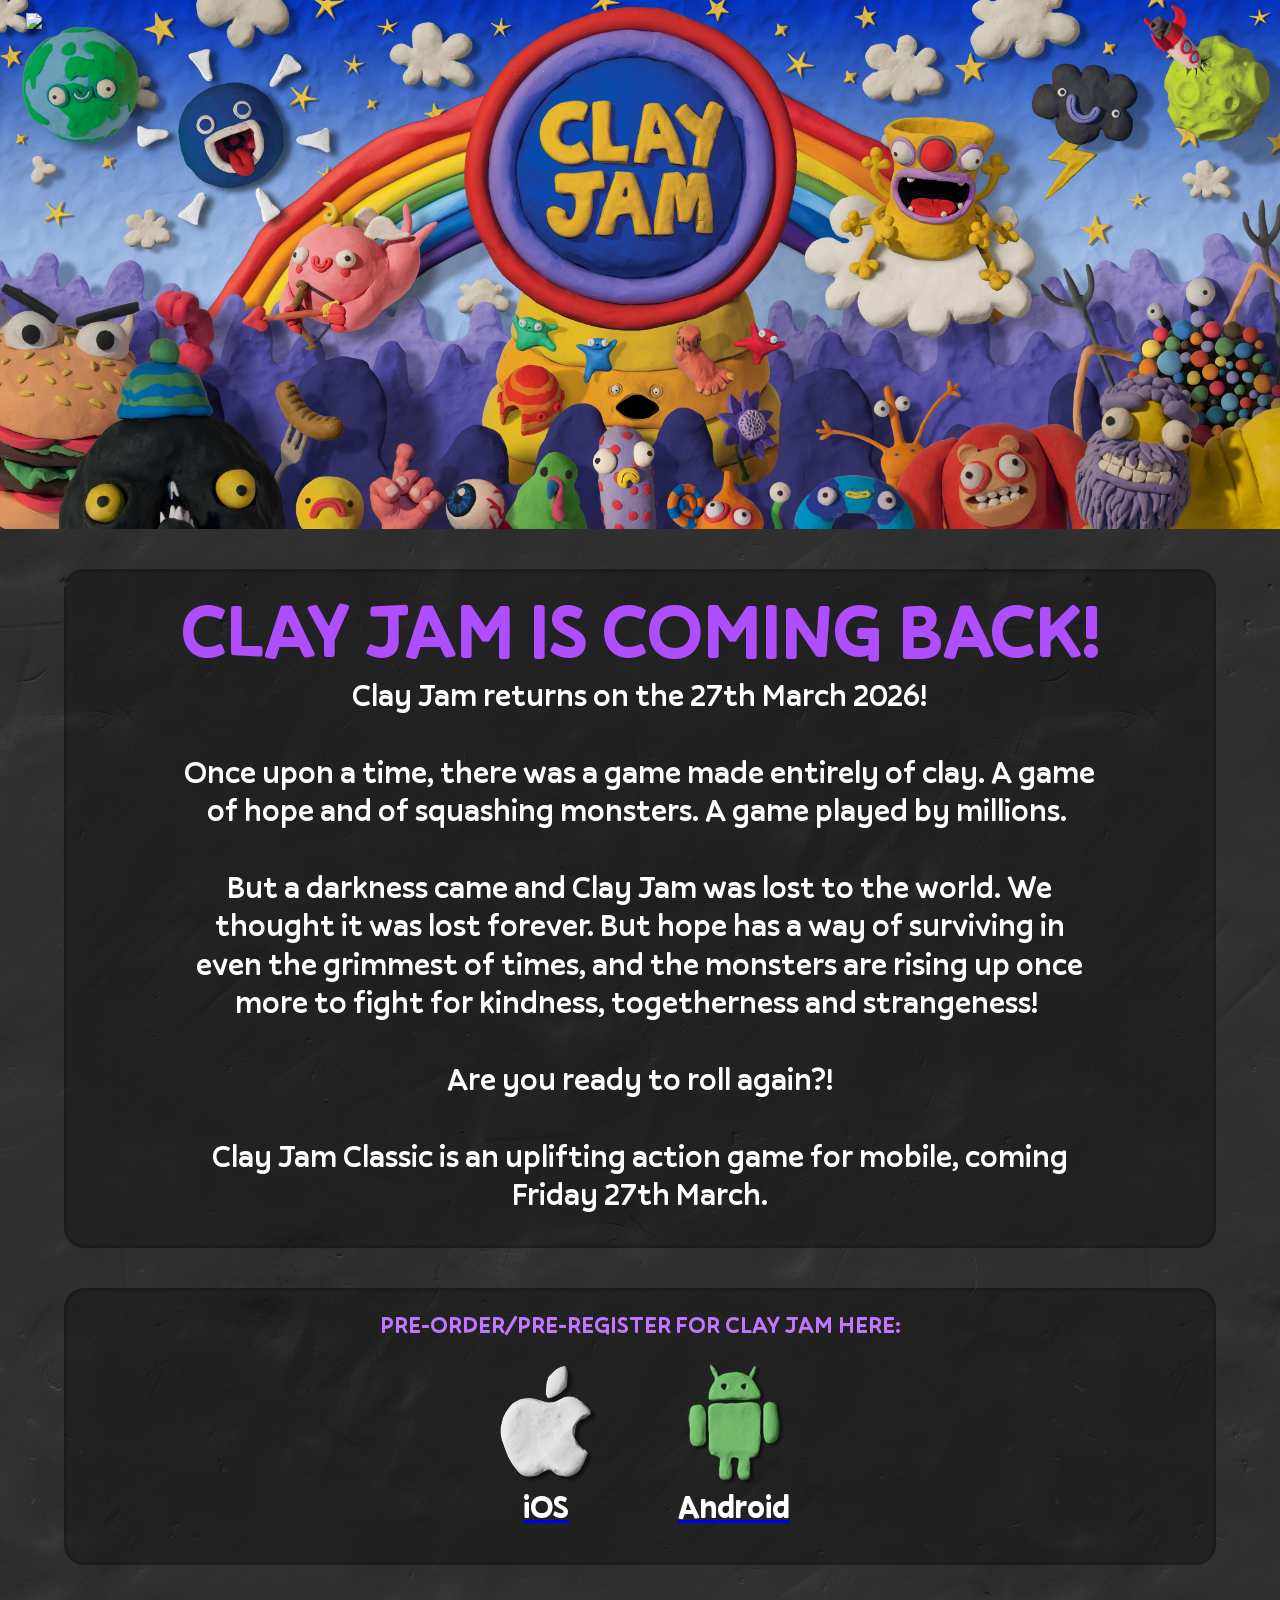
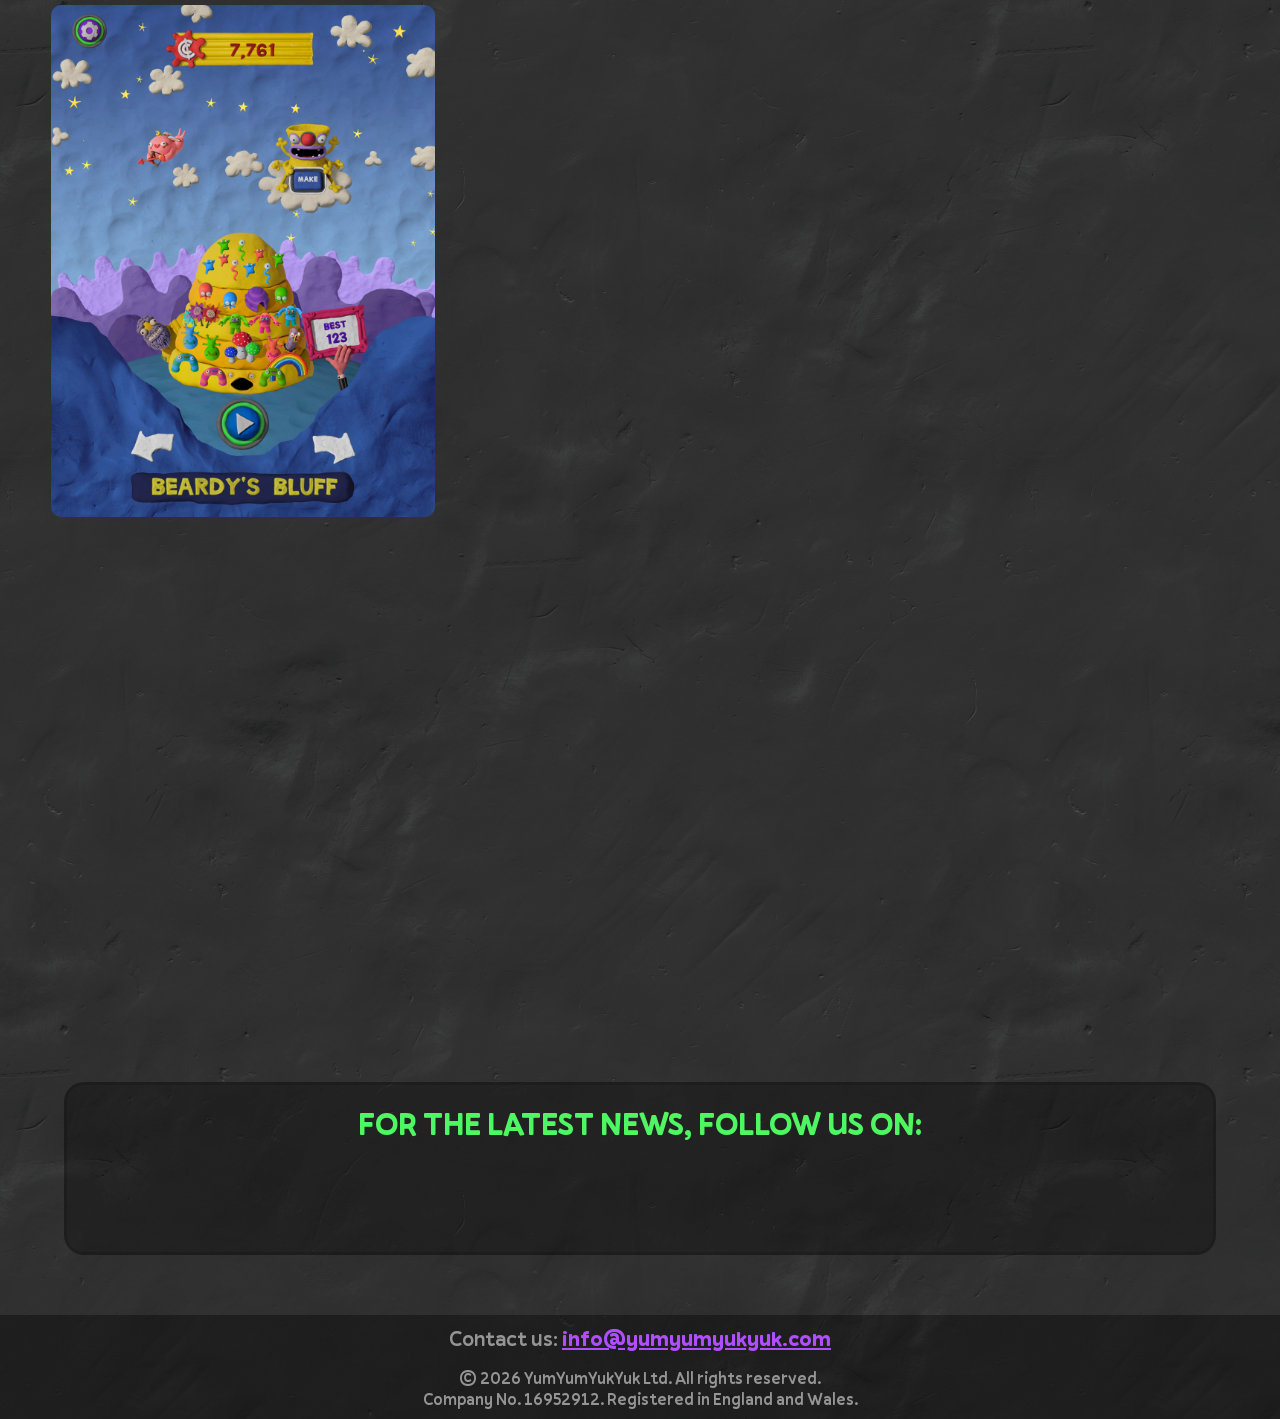
==== ClayJam/index.html @ 887bcd4c "update" ====
<!doctype html>
<html
  lang="en"
  data-ws-project="cd309c31-d950-4def-8950-546b302425ba"
  data-ws-last-published="2026-03-13T17:46:56.633Z"
>
  <head>
    <link
      rel="stylesheet"
      type="text/css"
      href="/assets/static/app_generated_index-6937cd5a.CmPR5Gwt.css"
    />
    <meta charset="UTF-8" />
    <meta name="viewport" content="width=device-width,initial-scale=1" />
    <link
      rel="preload"
      as="image"
      imagesrcset="/assets/YumYumYukYukLogoTransparent_hpW2-qnhOFxVM6_PKmdvN.png 16w, /assets/YumYumYukYukLogoTransparent_hpW2-qnhOFxVM6_PKmdvN.png 32w, /assets/YumYumYukYukLogoTransparent_hpW2-qnhOFxVM6_PKmdvN.png 48w, /assets/YumYumYukYukLogoTransparent_hpW2-qnhOFxVM6_PKmdvN.png 64w, /assets/YumYumYukYukLogoTransparent_hpW2-qnhOFxVM6_PKmdvN.png 96w, /assets/YumYumYukYukLogoTransparent_hpW2-qnhOFxVM6_PKmdvN.png 128w, /assets/YumYumYukYukLogoTransparent_hpW2-qnhOFxVM6_PKmdvN.png 256w, /assets/YumYumYukYukLogoTransparent_hpW2-qnhOFxVM6_PKmdvN.png 384w, /assets/YumYumYukYukLogoTransparent_hpW2-qnhOFxVM6_PKmdvN.png 640w, /assets/YumYumYukYukLogoTransparent_hpW2-qnhOFxVM6_PKmdvN.png 750w, /assets/YumYumYukYukLogoTransparent_hpW2-qnhOFxVM6_PKmdvN.png 828w, /assets/YumYumYukYukLogoTransparent_hpW2-qnhOFxVM6_PKmdvN.png 1080w"
      imagesizes="100vw"
    />
    <link
      rel="preload"
      as="image"
      imagesrcset="/assets/ClayJamLogo_nWKsPtydQhhT-n7kyAQNV.png 16w, /assets/ClayJamLogo_nWKsPtydQhhT-n7kyAQNV.png 32w, /assets/ClayJamLogo_nWKsPtydQhhT-n7kyAQNV.png 48w, /assets/ClayJamLogo_nWKsPtydQhhT-n7kyAQNV.png 64w, /assets/ClayJamLogo_nWKsPtydQhhT-n7kyAQNV.png 96w, /assets/ClayJamLogo_nWKsPtydQhhT-n7kyAQNV.png 128w, /assets/ClayJamLogo_nWKsPtydQhhT-n7kyAQNV.png 256w, /assets/ClayJamLogo_nWKsPtydQhhT-n7kyAQNV.png 384w, /assets/ClayJamLogo_nWKsPtydQhhT-n7kyAQNV.png 640w, /assets/ClayJamLogo_nWKsPtydQhhT-n7kyAQNV.png 750w, /assets/ClayJamLogo_nWKsPtydQhhT-n7kyAQNV.png 828w, /assets/ClayJamLogo_nWKsPtydQhhT-n7kyAQNV.png 1080w, /assets/ClayJamLogo_nWKsPtydQhhT-n7kyAQNV.png 1200w, /assets/ClayJamLogo_nWKsPtydQhhT-n7kyAQNV.png 1920w, /assets/ClayJamLogo_nWKsPtydQhhT-n7kyAQNV.png 2048w"
      imagesizes="100vw"
    />
    <link rel="icon" href="/assets/WebIcon_ixfGgSbNNuL54AwUHbcHS.png" />
    <link
      rel="preload"
      href="/assets/Pally-Variable_a5BgCcSKDrBZOZLWKhKw9.ttf"
      as="font"
      crossorigin="anonymous"
    />
    <link
      rel="preload"
      href="/assets/MADE_Tommy_Soft_Light_PERSONAL_USE_gxYHT36LjmLYKBi2nKa4x.ttf"
      as="font"
      crossorigin="anonymous"
    />
    <link
      rel="preload"
      href="/assets/Pally-Regular_6ShwE3fTGV17A2gMyHvun.ttf"
      as="font"
      crossorigin="anonymous"
    />
    <link
      rel="preload"
      href="/assets/Pally-Bold_vAgZc-FKtXgG0PxJhMHey.ttf"
      as="font"
      crossorigin="anonymous"
    />
    <link
      rel="preload"
      href="/assets/Pally-Medium_GGtpuq8a27JJl60hfgOCg.ttf"
      as="font"
      crossorigin="anonymous"
    />
    <link
      rel="preload"
      href="/assets/MADE_Tommy_Soft_Bold_PERSONAL_USE_HHiuN8d9tOx8QeWepHq7F.ttf"
      as="font"
      crossorigin="anonymous"
    />
    <link
      rel="preload"
      href="/assets/MADE_Tommy_Soft_Regular_PERSONAL_USE_68nLjATZWI7ThoedhTmHm.ttf"
      as="font"
      crossorigin="anonymous"
    />
    <link
      rel="preload"
      href="/assets/MADE_Tommy_Soft_ExtraBold_PERSONAL_USE_cCuBuIHpfAL1-2fKtMxke.ttf"
      as="font"
      crossorigin="anonymous"
    />
    <link
      rel="preload"
      href="/assets/MADE_Tommy_Soft_Medium_PERSONAL_USE_T8GadCvFGpZso1hnmVBfI.ttf"
      as="font"
      crossorigin="anonymous"
    />
    <link
      rel="preload"
      href="/assets/MADE_Tommy_Soft_Black_PERSONAL_USE_1T7xriISs0BFzCBM0_crF.ttf"
      as="font"
      crossorigin="anonymous"
    />
    <link
      rel="preload"
      href="/assets/MenuSquare3_77L3I89PUUz-9dObIGgfP.png"
      as="image"
    />
    <link
      rel="preload"
      href="/assets/MenuBackground_e7fvqqBlqaa11tJCsoasu.jpeg"
      as="image"
    />
    <link
      rel="preload"
      href="/assets/MenuSquare2_sO1u7qt0oLkmZZ6tXJqtw.png"
      as="image"
    />
    <meta property="og:url" content="https://url/clayjam" />
    <meta property="og:title" content="Clay Jam" />
    <meta property="og:type" content="website" />
    <meta property="og:site_name" content="YumYumYukYuk" />
    <meta
      name="description"
      content="Save the land of Clay Jam from the fearsome Bully Beasts in this fun-packed action game. Guide Fat Pebble as he rolls down weird and wonderful hills in a world made entirely from clay!

Squash monsters on the way, and he&#x27;ll grow and grow and GROW! Get all the way to the bottom of the hill and meet the nasty Bully Beasts.

Can you collect enough clay to free the monsters and save Clay Jam?!

Clay Jam is an uplifting action game for mobile, coming soon."
    />
    <meta
      property="og:description"
      content="Save the land of Clay Jam from the fearsome Bully Beasts in this fun-packed action game. Guide Fat Pebble as he rolls down weird and wonderful hills in a world made entirely from clay!

Squash monsters on the way, and he&#x27;ll grow and grow and GROW! Get all the way to the bottom of the hill and meet the nasty Bully Beasts.

Can you collect enough clay to free the monsters and save Clay Jam?!

Clay Jam is an uplifting action game for mobile, coming soon."
    />
    <title>Clay Jam</title>
    <script type="application/ld+json">
      {
        "@context": "https://schema.org",
        "@type": "WebSite",
        "name": "YumYumYukYuk"
      }
    </script>
  </head>
  <body class="w-element cpge6mv">
    <div style="display: contents">
      <div style="display: contents">
        <div
          class="w-element c58rx46 c14zt9wx cocotbn c1jn6rhu ckqnqge c1ygnnz6 c5irknm cx97977 c12meys4 cikxbwh c12yvtwv"
        >
          <div
            id="menuPanel"
            class="w-element cs56a4i c8u7uij cijvnuu c1nrr0ra c3xzw7x c1jn6rhu c5irknm c1yr4i0q c1ui8emr c1vahaew c9bs7kx c12meys4 c58rx46 cx97977 cwpdiss c1ij9soo c1bm0q7w c1yjz20k cxwwgye cggrxf7 c1764s7x c1s1m4fe is-open"
          >
            <div
              class="w-element cs56a4i c1nrr0ra c14zt9wx c8u7uij c16itbmx c58rx46 ccl2opj cqo4i98 c1hbglhp c1haa59g c16zggay cxihkc4 co38hm6 c1dop1jd c10i78jl cxa2qzq"
            >
              <img
                alt=""
                width="4096"
                height="512"
                src="/assets/DektopMenuBar_wBUC10thzXyxT1CGWjyM2.png"
                class="w-image c14zt9wx"
                sizes="100vw"
                srcset="
                  /assets/DektopMenuBar_wBUC10thzXyxT1CGWjyM2.png   16w,
                  /assets/DektopMenuBar_wBUC10thzXyxT1CGWjyM2.png   32w,
                  /assets/DektopMenuBar_wBUC10thzXyxT1CGWjyM2.png   48w,
                  /assets/DektopMenuBar_wBUC10thzXyxT1CGWjyM2.png   64w,
                  /assets/DektopMenuBar_wBUC10thzXyxT1CGWjyM2.png   96w,
                  /assets/DektopMenuBar_wBUC10thzXyxT1CGWjyM2.png  128w,
                  /assets/DektopMenuBar_wBUC10thzXyxT1CGWjyM2.png  256w,
                  /assets/DektopMenuBar_wBUC10thzXyxT1CGWjyM2.png  384w,
                  /assets/DektopMenuBar_wBUC10thzXyxT1CGWjyM2.png  640w,
                  /assets/DektopMenuBar_wBUC10thzXyxT1CGWjyM2.png  750w,
                  /assets/DektopMenuBar_wBUC10thzXyxT1CGWjyM2.png  828w,
                  /assets/DektopMenuBar_wBUC10thzXyxT1CGWjyM2.png 1080w,
                  /assets/DektopMenuBar_wBUC10thzXyxT1CGWjyM2.png 1200w,
                  /assets/DektopMenuBar_wBUC10thzXyxT1CGWjyM2.png 1920w,
                  /assets/DektopMenuBar_wBUC10thzXyxT1CGWjyM2.png 2048w,
                  /assets/DektopMenuBar_wBUC10thzXyxT1CGWjyM2.png 3840w
                "
                decoding="async"
                loading="lazy"
              />
            </div>
            <div
              class="w-element c5irknm c12meys4 cx97977 c1vzm3ui c1q88g40 cyqq4qh czwlxf5 c1lx7dxv cqs55ze cx9apd0 cfsdh43 cb6jjps cqj3tss c1r8juli"
            >
              <a
                href="/"
                class="w-element c1qv9mnt c1p3evlv c1yr4i0q cm4mbth c1q88g40 cf4cxf c1rrauxg c1nghyee c1d7iuj7 cy80xzl c1iyypoq"
                ><img
                  alt=""
                  width="512"
                  height="512"
                  src="/assets/YumYumYukYukLogoTransparent_hpW2-qnhOFxVM6_PKmdvN.png"
                  class="w-image c1p3evlv c1s9sxx8 cu6gr9m cm4mbth c1qv9mnt c14zt9wx c1q88g40 c4jb4a c75s9th"
                  sizes="100vw"
                  srcset="
                    /assets/YumYumYukYukLogoTransparent_hpW2-qnhOFxVM6_PKmdvN.png   16w,
                    /assets/YumYumYukYukLogoTransparent_hpW2-qnhOFxVM6_PKmdvN.png   32w,
                    /assets/YumYumYukYukLogoTransparent_hpW2-qnhOFxVM6_PKmdvN.png   48w,
                    /assets/YumYumYukYukLogoTransparent_hpW2-qnhOFxVM6_PKmdvN.png   64w,
                    /assets/YumYumYukYukLogoTransparent_hpW2-qnhOFxVM6_PKmdvN.png   96w,
                    /assets/YumYumYukYukLogoTransparent_hpW2-qnhOFxVM6_PKmdvN.png  128w,
                    /assets/YumYumYukYukLogoTransparent_hpW2-qnhOFxVM6_PKmdvN.png  256w,
                    /assets/YumYumYukYukLogoTransparent_hpW2-qnhOFxVM6_PKmdvN.png  384w,
                    /assets/YumYumYukYukLogoTransparent_hpW2-qnhOFxVM6_PKmdvN.png  640w,
                    /assets/YumYumYukYukLogoTransparent_hpW2-qnhOFxVM6_PKmdvN.png  750w,
                    /assets/YumYumYukYukLogoTransparent_hpW2-qnhOFxVM6_PKmdvN.png  828w,
                    /assets/YumYumYukYukLogoTransparent_hpW2-qnhOFxVM6_PKmdvN.png 1080w
                  "
                  decoding="async"
                  loading="eager" /></a
              ><a
                href="/clayjam"
                class="w-element c1qv9mnt c1p3evlv c1yr4i0q cm4mbth c1q88g40 cf4cxf c1rrauxg c1t19dh c1d7iuj7 ctn5s0p c1iyypoq cy4ucen"
                ><img
                  alt=""
                  width="1024"
                  height="1024"
                  src="/assets/ClayJamLogo_nWKsPtydQhhT-n7kyAQNV.png"
                  class="w-image c1p3evlv c1s9sxx8 cu6gr9m cm4mbth c1qv9mnt c14zt9wx cw2hsat"
                  sizes="100vw"
                  srcset="
                    /assets/ClayJamLogo_nWKsPtydQhhT-n7kyAQNV.png   16w,
                    /assets/ClayJamLogo_nWKsPtydQhhT-n7kyAQNV.png   32w,
                    /assets/ClayJamLogo_nWKsPtydQhhT-n7kyAQNV.png   48w,
                    /assets/ClayJamLogo_nWKsPtydQhhT-n7kyAQNV.png   64w,
                    /assets/ClayJamLogo_nWKsPtydQhhT-n7kyAQNV.png   96w,
                    /assets/ClayJamLogo_nWKsPtydQhhT-n7kyAQNV.png  128w,
                    /assets/ClayJamLogo_nWKsPtydQhhT-n7kyAQNV.png  256w,
                    /assets/ClayJamLogo_nWKsPtydQhhT-n7kyAQNV.png  384w,
                    /assets/ClayJamLogo_nWKsPtydQhhT-n7kyAQNV.png  640w,
                    /assets/ClayJamLogo_nWKsPtydQhhT-n7kyAQNV.png  750w,
                    /assets/ClayJamLogo_nWKsPtydQhhT-n7kyAQNV.png  828w,
                    /assets/ClayJamLogo_nWKsPtydQhhT-n7kyAQNV.png 1080w,
                    /assets/ClayJamLogo_nWKsPtydQhhT-n7kyAQNV.png 1200w,
                    /assets/ClayJamLogo_nWKsPtydQhhT-n7kyAQNV.png 1920w,
                    /assets/ClayJamLogo_nWKsPtydQhhT-n7kyAQNV.png 2048w
                  "
                  decoding="async"
                  loading="eager"
              /></a>
            </div>
          </div>
          <div class="w-element c5irknm c58rx46 c1k4rctv c8dos6a">
            <button
              id="menuToggleBtn"
              class="w-element c1tq7d4a ccl2opj cqo4i98 c1hbglhp c1haa59g cu6gr9m c1q88g40 c1p3evlv c1pf6c6l cw9nhpc c1v905pa c5irknm c18k28ft c1r6ic0x cf97z2d c1abgrt2 cgb94ty"
            >
              <div class="w-html-embed">
                <img
                  id="menuToggleImg"
                  src="https://yumyumyukyuk.com/UI/Hamburger.png"
                  style="display: block; width: 100%; height: auto"
                />
              </div>
            </button>
          </div>
        </div>
        <div
          class="w-element c1q88g40 c1p3evlv c1wnoo9z c1xwxol0 c1ct5cho c1dxwxfj c13yi7bp"
        ></div>
      </div>
    </div>
    <div class="w-element cvrz8xj c1p3evlv c112muvy">
      <img
        alt=""
        width="4096"
        height="1692"
        src="/assets/ClayJamBanner_rUyfQFivdmwlzDUJ-ftk1.webp"
        class="w-image"
        sizes="100vw"
        srcset="
          /assets/ClayJamBanner_rUyfQFivdmwlzDUJ-ftk1.webp   16w,
          /assets/ClayJamBanner_rUyfQFivdmwlzDUJ-ftk1.webp   32w,
          /assets/ClayJamBanner_rUyfQFivdmwlzDUJ-ftk1.webp   48w,
          /assets/ClayJamBanner_rUyfQFivdmwlzDUJ-ftk1.webp   64w,
          /assets/ClayJamBanner_rUyfQFivdmwlzDUJ-ftk1.webp   96w,
          /assets/ClayJamBanner_rUyfQFivdmwlzDUJ-ftk1.webp  128w,
          /assets/ClayJamBanner_rUyfQFivdmwlzDUJ-ftk1.webp  256w,
          /assets/ClayJamBanner_rUyfQFivdmwlzDUJ-ftk1.webp  384w,
          /assets/ClayJamBanner_rUyfQFivdmwlzDUJ-ftk1.webp  640w,
          /assets/ClayJamBanner_rUyfQFivdmwlzDUJ-ftk1.webp  750w,
          /assets/ClayJamBanner_rUyfQFivdmwlzDUJ-ftk1.webp  828w,
          /assets/ClayJamBanner_rUyfQFivdmwlzDUJ-ftk1.webp 1080w,
          /assets/ClayJamBanner_rUyfQFivdmwlzDUJ-ftk1.webp 1200w,
          /assets/ClayJamBanner_rUyfQFivdmwlzDUJ-ftk1.webp 1920w,
          /assets/ClayJamBanner_rUyfQFivdmwlzDUJ-ftk1.webp 2048w,
          /assets/ClayJamBanner_rUyfQFivdmwlzDUJ-ftk1.webp 3840w
        "
        decoding="async"
        loading="lazy"
      />
    </div>
    <section
      class="w-element c5irknm cdvamxw c1wbdp86 cyqq4qh c1vzm3ui c1q88g40 cmjvody c1ukj9gi cyj8481 c1q0jplv cld053d c1nkfepf ctxdr7u c6fioo0 c1wm1xuw c1gbbb03 c1u52on4 cfo1jhy c3sbr8s cebv7zi cpaj28x c17v5ttn c1kn7b5a cg255i8 cogibaw"
    >
      <div
        class="w-element c199u3yb cxd0p8d c1p0m2kn c1b6c6dx cv3i5eh c7vqek8 c1yicyi9 c1iof46e c1fxc8l9 cn5rr7e c16zg1qe ceai7w6 chumd78 cakspbs czwlxf5 c1lx7dxv c5irknm c12kn9gu c1dxwxfj c1wbdp86 c1q88g40 cek41v c853xyg"
      >
        <h1
          class="w-element c1qv9mnt ce2ouha cdvamxw c1wbdp86 c7sif9r c17wv3vc ckz4emh c1wh8xrg cq0a4gl c16st1i3 cuwb4 c139r4rw cijvnuu c8u7uij c1bakei2 cx4rw7y c1d3hbxq c118xg31 c14zt9wx c1ott1sc cma0ax5 c1t7j50 cbacxrr c1f2e1v9 ce6ytin c1k6wex8 c19rmxwf c19o06tn clg2q63 cgifppe cf8lrqh c153kmds c6fioo0 c1vbx10x c1ihgovh c1lv2qdw c1wm1xuw cnkmzvu c1q0jplv cld053d c1ykp4r4 c4vowbf c1t87e71 c1jybqwc c1h2kuip c125ln7k cak8mds c1v2g9jn c125msw0"
        >
          Clay Jam is coming back!
        </h1>
        <p
          class="w-element c1qv9mnt c1j08waw cdvamxw c1wbdp86 c16d1x0k c1x7x83c c1jgua1q c1d39p27 c8kplr5 c16st1i3 cuwb4 c139r4rw cijvnuu c8u7uij chctfv8 c1ott1sc cma0ax5 c1t7j50 c16ei9s8 c1uj38a0 c1q2qsqn csi7xzy c14cy7u3 cru16hu c9qjqm4 c166lcgd cf8lrqh c153kmds c6fioo0 c19cgoyb chmobus c1wi7zkc c1wm1xuw c116ela6 cmwn3mo c4vs2lr c2rfmra c1h2kuip c125ln7k c1m0jtft cc80hx5 c1kdu3tt"
        >
          Clay Jam returns on the 27th March 2026!<br /><br />Once upon a time,
          there was a game made entirely of clay. A game of hope and of
          squashing monsters. A game played by millions. <br /><br />But a
          darkness came and Clay Jam was lost to the world. We thought it was
          lost forever. But hope has a way of surviving in even the grimmest of
          times, and the monsters are rising up once more to fight for kindness,
          togetherness and strangeness! <br /><br />Are you ready to roll
          again?!<br /><br />Clay Jam Classic is an uplifting action game for
          mobile, coming Friday 27th March.
        </p>
      </div>
    </section>
    <div style="display: contents">
      <div style="display: contents">
        <section
          class="w-element c5irknm cdvamxw c1wbdp86 cyqq4qh c1vzm3ui c1q88g40 cmjvody c1ukj9gi cyj8481 c1q0jplv cld053d c1nkfepf ctxdr7u c6fioo0 c1wm1xuw c1gbbb03 c1u52on4 cfo1jhy c3sbr8s cebv7zi cpaj28x c17v5ttn c1kn7b5a cg255i8 cogibaw"
        >
          <div
            class="w-element c199u3yb cxd0p8d c1p0m2kn c1b6c6dx cv3i5eh c7vqek8 c1yicyi9 c1iof46e c1fxc8l9 cn5rr7e c16zg1qe ceai7w6 chumd78 cakspbs czwlxf5 c1lx7dxv c5irknm c12kn9gu c1dxwxfj c1wbdp86 c1q88g40 cek41v c853xyg"
          >
            <h1 class="w-element c7sif9r c1wh8xrg c1ypxrvg c1lqev7s cijvnuu">
              Pre-order/pre-register for Clay Jam here:
            </h1>
            <div class="w-element c1n1mal3 c5irknm c1dxwxfj c1wbdp86 c112muvy">
              <div
                class="w-element c18p3w7y c5irknm c1wbdp86 concd52 c1fcgjwq cgfxysq cdd5klg c1rq65in c1xmziad cew45dn c1w1ixh7 c2bfs38 c1lv2qdw c1wm1xuw"
              >
                <a
                  href="https://apps.apple.com/us/app/clay-jam-classic/id6759738137"
                  class="w-element c95aqtx c1ngi9yi c4quljk"
                  ><img
                    alt=""
                    width="128"
                    height="128"
                    src="/assets/Apple_ftdzNEWsmh_5Zei4J2cED.png"
                    class="w-image"
                    sizes="100vw"
                    srcset="
                      /assets/Apple_ftdzNEWsmh_5Zei4J2cED.png  16w,
                      /assets/Apple_ftdzNEWsmh_5Zei4J2cED.png  32w,
                      /assets/Apple_ftdzNEWsmh_5Zei4J2cED.png  48w,
                      /assets/Apple_ftdzNEWsmh_5Zei4J2cED.png  64w,
                      /assets/Apple_ftdzNEWsmh_5Zei4J2cED.png  96w,
                      /assets/Apple_ftdzNEWsmh_5Zei4J2cED.png 128w,
                      /assets/Apple_ftdzNEWsmh_5Zei4J2cED.png 256w
                    "
                    decoding="async"
                    loading="lazy"
                  />
                  <h1
                    class="w-element c5irknm c1j08waw cdvamxw c1wbdp86 c7sif9r c17wv3vc c1jgua1q c1d39p27 c58rx46 c16st1i3 cuwb4 c139r4rw cijvnuu c8u7uij c16qsgqj chctfv8 c1ott1sc cma0ax5 c1t7j50 c16ei9s8 cnalynm cta949n c1wm2npk c1ehuyei c1g4jlov c104f1u0 c166lcgd cf8lrqh c153kmds c6fioo0 c1vbx10x c1ihgovh c1wi7zkc c1wm1xuw c116ela6 c1q0jplv c1t87e71 c2rfmra c1h2kuip c125ln7k c1d7isgy c4xqll9"
                  >
                    iOS
                  </h1></a
                ><a
                  href="https://play.google.com/store/apps/details?id=com.yumyumyukyuk.clayjamclassic"
                  class="w-element c95aqtx c1ngi9yi c4quljk"
                  ><img
                    alt=""
                    width="128"
                    height="128"
                    src="/assets/Android_x_9wqnnT1j0CEt55avIbz.png"
                    class="w-image"
                    sizes="100vw"
                    srcset="
                      /assets/Android_x_9wqnnT1j0CEt55avIbz.png  16w,
                      /assets/Android_x_9wqnnT1j0CEt55avIbz.png  32w,
                      /assets/Android_x_9wqnnT1j0CEt55avIbz.png  48w,
                      /assets/Android_x_9wqnnT1j0CEt55avIbz.png  64w,
                      /assets/Android_x_9wqnnT1j0CEt55avIbz.png  96w,
                      /assets/Android_x_9wqnnT1j0CEt55avIbz.png 128w,
                      /assets/Android_x_9wqnnT1j0CEt55avIbz.png 256w
                    "
                    decoding="async"
                    loading="lazy"
                  />
                  <h1
                    class="w-element c5irknm c1j08waw cdvamxw c1wbdp86 c7sif9r c17wv3vc c1jgua1q c1d39p27 c58rx46 c16st1i3 cuwb4 c139r4rw cijvnuu c8u7uij c16qsgqj chctfv8 c1ott1sc cma0ax5 c1t7j50 c16ei9s8 cnalynm cta949n c1wm2npk c1ehuyei c1g4jlov c104f1u0 c166lcgd cf8lrqh c153kmds c6fioo0 c1vbx10x c1ihgovh c1wi7zkc c1wm1xuw c116ela6 c1q0jplv c1t87e71 c2rfmra c1h2kuip c125ln7k c1d7isgy c4xqll9"
                  >
                    Android
                  </h1></a
                >
              </div>
            </div>
          </div>
        </section>
      </div>
    </div>
    <div
      class="w-element c5irknm c1q88g40 c1wbdp86 c1dxwxfj c1vzm3ui c1aiwy7v c112muvy c125ln7k cn4t7bw c17y4rq0"
    >
      <div class="w-element c5irknm c1dxwxfj c1wbdp86 cq0a4gl cdd5klg">
        <div
          class="w-element c5irknm c1yx7i0u c1dxwxfj c1wbdp86 c1mexo4e cf01vmr"
        >
          <img
            alt=""
            width="2064"
            height="2752"
            src="/assets/ClayJamScreenshot_iPad_01_KErxSyxq3MHr5gKlVQTDA.webp"
            class="w-image c5k0ib6 cvfylxo cec0voj c1081qvr c11h8vvo c11yj8w7 c1eu9zl8 c190n826"
            sizes="100vw"
            srcset="
              /assets/ClayJamScreenshot_iPad_01_KErxSyxq3MHr5gKlVQTDA.webp   16w,
              /assets/ClayJamScreenshot_iPad_01_KErxSyxq3MHr5gKlVQTDA.webp   32w,
              /assets/ClayJamScreenshot_iPad_01_KErxSyxq3MHr5gKlVQTDA.webp   48w,
              /assets/ClayJamScreenshot_iPad_01_KErxSyxq3MHr5gKlVQTDA.webp   64w,
              /assets/ClayJamScreenshot_iPad_01_KErxSyxq3MHr5gKlVQTDA.webp   96w,
              /assets/ClayJamScreenshot_iPad_01_KErxSyxq3MHr5gKlVQTDA.webp  128w,
              /assets/ClayJamScreenshot_iPad_01_KErxSyxq3MHr5gKlVQTDA.webp  256w,
              /assets/ClayJamScreenshot_iPad_01_KErxSyxq3MHr5gKlVQTDA.webp  384w,
              /assets/ClayJamScreenshot_iPad_01_KErxSyxq3MHr5gKlVQTDA.webp  640w,
              /assets/ClayJamScreenshot_iPad_01_KErxSyxq3MHr5gKlVQTDA.webp  750w,
              /assets/ClayJamScreenshot_iPad_01_KErxSyxq3MHr5gKlVQTDA.webp  828w,
              /assets/ClayJamScreenshot_iPad_01_KErxSyxq3MHr5gKlVQTDA.webp 1080w,
              /assets/ClayJamScreenshot_iPad_01_KErxSyxq3MHr5gKlVQTDA.webp 1200w,
              /assets/ClayJamScreenshot_iPad_01_KErxSyxq3MHr5gKlVQTDA.webp 1920w,
              /assets/ClayJamScreenshot_iPad_01_KErxSyxq3MHr5gKlVQTDA.webp 2048w,
              /assets/ClayJamScreenshot_iPad_01_KErxSyxq3MHr5gKlVQTDA.webp 3840w
            "
            decoding="async"
            loading="lazy"
          /><img
            alt=""
            width="2151"
            height="2868"
            src="/assets/ClayJamScreenshot_iPad_06_c69tki39ahHkdXJmBbInh.webp"
            class="w-image c5k0ib6 cvfylxo cec0voj c1081qvr c11h8vvo c11yj8w7 c1eu9zl8 c190n826"
            sizes="100vw"
            srcset="
              /assets/ClayJamScreenshot_iPad_06_c69tki39ahHkdXJmBbInh.webp   16w,
              /assets/ClayJamScreenshot_iPad_06_c69tki39ahHkdXJmBbInh.webp   32w,
              /assets/ClayJamScreenshot_iPad_06_c69tki39ahHkdXJmBbInh.webp   48w,
              /assets/ClayJamScreenshot_iPad_06_c69tki39ahHkdXJmBbInh.webp   64w,
              /assets/ClayJamScreenshot_iPad_06_c69tki39ahHkdXJmBbInh.webp   96w,
              /assets/ClayJamScreenshot_iPad_06_c69tki39ahHkdXJmBbInh.webp  128w,
              /assets/ClayJamScreenshot_iPad_06_c69tki39ahHkdXJmBbInh.webp  256w,
              /assets/ClayJamScreenshot_iPad_06_c69tki39ahHkdXJmBbInh.webp  384w,
              /assets/ClayJamScreenshot_iPad_06_c69tki39ahHkdXJmBbInh.webp  640w,
              /assets/ClayJamScreenshot_iPad_06_c69tki39ahHkdXJmBbInh.webp  750w,
              /assets/ClayJamScreenshot_iPad_06_c69tki39ahHkdXJmBbInh.webp  828w,
              /assets/ClayJamScreenshot_iPad_06_c69tki39ahHkdXJmBbInh.webp 1080w,
              /assets/ClayJamScreenshot_iPad_06_c69tki39ahHkdXJmBbInh.webp 1200w,
              /assets/ClayJamScreenshot_iPad_06_c69tki39ahHkdXJmBbInh.webp 1920w,
              /assets/ClayJamScreenshot_iPad_06_c69tki39ahHkdXJmBbInh.webp 2048w,
              /assets/ClayJamScreenshot_iPad_06_c69tki39ahHkdXJmBbInh.webp 3840w
            "
            decoding="async"
            loading="lazy"
          /><img
            alt=""
            width="2151"
            height="2868"
            src="/assets/ClayJamScreenshot_iPad_11_hSPjy0efUUkOponog-s6A.webp"
            class="w-image c5k0ib6 cvfylxo cec0voj c1081qvr c11h8vvo c11yj8w7 c1eu9zl8 c190n826"
            sizes="100vw"
            srcset="
              /assets/ClayJamScreenshot_iPad_11_hSPjy0efUUkOponog-s6A.webp   16w,
              /assets/ClayJamScreenshot_iPad_11_hSPjy0efUUkOponog-s6A.webp   32w,
              /assets/ClayJamScreenshot_iPad_11_hSPjy0efUUkOponog-s6A.webp   48w,
              /assets/ClayJamScreenshot_iPad_11_hSPjy0efUUkOponog-s6A.webp   64w,
              /assets/ClayJamScreenshot_iPad_11_hSPjy0efUUkOponog-s6A.webp   96w,
              /assets/ClayJamScreenshot_iPad_11_hSPjy0efUUkOponog-s6A.webp  128w,
              /assets/ClayJamScreenshot_iPad_11_hSPjy0efUUkOponog-s6A.webp  256w,
              /assets/ClayJamScreenshot_iPad_11_hSPjy0efUUkOponog-s6A.webp  384w,
              /assets/ClayJamScreenshot_iPad_11_hSPjy0efUUkOponog-s6A.webp  640w,
              /assets/ClayJamScreenshot_iPad_11_hSPjy0efUUkOponog-s6A.webp  750w,
              /assets/ClayJamScreenshot_iPad_11_hSPjy0efUUkOponog-s6A.webp  828w,
              /assets/ClayJamScreenshot_iPad_11_hSPjy0efUUkOponog-s6A.webp 1080w,
              /assets/ClayJamScreenshot_iPad_11_hSPjy0efUUkOponog-s6A.webp 1200w,
              /assets/ClayJamScreenshot_iPad_11_hSPjy0efUUkOponog-s6A.webp 1920w,
              /assets/ClayJamScreenshot_iPad_11_hSPjy0efUUkOponog-s6A.webp 2048w,
              /assets/ClayJamScreenshot_iPad_11_hSPjy0efUUkOponog-s6A.webp 3840w
            "
            decoding="async"
            loading="lazy"
          /><img
            alt=""
            width="2151"
            height="2868"
            src="/assets/ClayJamScreenshot_iPad_09_6PJ1pG5SXFIKpSiiAVAic.webp"
            class="w-image c5k0ib6 cvfylxo cec0voj c1081qvr c11h8vvo c11yj8w7 c1eu9zl8 c190n826"
            sizes="100vw"
            srcset="
              /assets/ClayJamScreenshot_iPad_09_6PJ1pG5SXFIKpSiiAVAic.webp   16w,
              /assets/ClayJamScreenshot_iPad_09_6PJ1pG5SXFIKpSiiAVAic.webp   32w,
              /assets/ClayJamScreenshot_iPad_09_6PJ1pG5SXFIKpSiiAVAic.webp   48w,
              /assets/ClayJamScreenshot_iPad_09_6PJ1pG5SXFIKpSiiAVAic.webp   64w,
              /assets/ClayJamScreenshot_iPad_09_6PJ1pG5SXFIKpSiiAVAic.webp   96w,
              /assets/ClayJamScreenshot_iPad_09_6PJ1pG5SXFIKpSiiAVAic.webp  128w,
              /assets/ClayJamScreenshot_iPad_09_6PJ1pG5SXFIKpSiiAVAic.webp  256w,
              /assets/ClayJamScreenshot_iPad_09_6PJ1pG5SXFIKpSiiAVAic.webp  384w,
              /assets/ClayJamScreenshot_iPad_09_6PJ1pG5SXFIKpSiiAVAic.webp  640w,
              /assets/ClayJamScreenshot_iPad_09_6PJ1pG5SXFIKpSiiAVAic.webp  750w,
              /assets/ClayJamScreenshot_iPad_09_6PJ1pG5SXFIKpSiiAVAic.webp  828w,
              /assets/ClayJamScreenshot_iPad_09_6PJ1pG5SXFIKpSiiAVAic.webp 1080w,
              /assets/ClayJamScreenshot_iPad_09_6PJ1pG5SXFIKpSiiAVAic.webp 1200w,
              /assets/ClayJamScreenshot_iPad_09_6PJ1pG5SXFIKpSiiAVAic.webp 1920w,
              /assets/ClayJamScreenshot_iPad_09_6PJ1pG5SXFIKpSiiAVAic.webp 2048w,
              /assets/ClayJamScreenshot_iPad_09_6PJ1pG5SXFIKpSiiAVAic.webp 3840w
            "
            decoding="async"
            loading="lazy"
          /><img
            alt=""
            width="2151"
            height="2868"
            src="/assets/ClayJamScreenshot_iPad_12_QtSacZCuUcfMmOzS1s6qe.webp"
            class="w-image c5k0ib6 cvfylxo cec0voj c1081qvr c11h8vvo c11yj8w7 c1eu9zl8 c190n826"
            sizes="100vw"
            srcset="
              /assets/ClayJamScreenshot_iPad_12_QtSacZCuUcfMmOzS1s6qe.webp   16w,
              /assets/ClayJamScreenshot_iPad_12_QtSacZCuUcfMmOzS1s6qe.webp   32w,
              /assets/ClayJamScreenshot_iPad_12_QtSacZCuUcfMmOzS1s6qe.webp   48w,
              /assets/ClayJamScreenshot_iPad_12_QtSacZCuUcfMmOzS1s6qe.webp   64w,
              /assets/ClayJamScreenshot_iPad_12_QtSacZCuUcfMmOzS1s6qe.webp   96w,
              /assets/ClayJamScreenshot_iPad_12_QtSacZCuUcfMmOzS1s6qe.webp  128w,
              /assets/ClayJamScreenshot_iPad_12_QtSacZCuUcfMmOzS1s6qe.webp  256w,
              /assets/ClayJamScreenshot_iPad_12_QtSacZCuUcfMmOzS1s6qe.webp  384w,
              /assets/ClayJamScreenshot_iPad_12_QtSacZCuUcfMmOzS1s6qe.webp  640w,
              /assets/ClayJamScreenshot_iPad_12_QtSacZCuUcfMmOzS1s6qe.webp  750w,
              /assets/ClayJamScreenshot_iPad_12_QtSacZCuUcfMmOzS1s6qe.webp  828w,
              /assets/ClayJamScreenshot_iPad_12_QtSacZCuUcfMmOzS1s6qe.webp 1080w,
              /assets/ClayJamScreenshot_iPad_12_QtSacZCuUcfMmOzS1s6qe.webp 1200w,
              /assets/ClayJamScreenshot_iPad_12_QtSacZCuUcfMmOzS1s6qe.webp 1920w,
              /assets/ClayJamScreenshot_iPad_12_QtSacZCuUcfMmOzS1s6qe.webp 2048w,
              /assets/ClayJamScreenshot_iPad_12_QtSacZCuUcfMmOzS1s6qe.webp 3840w
            "
            decoding="async"
            loading="lazy"
          /><img
            alt=""
            width="2151"
            height="2868"
            src="/assets/ClayJamScreenshot_iPad_14_0a8ZHjwz9wUaQOdgPDXpo.webp"
            class="w-image c5k0ib6 cvfylxo cec0voj c1081qvr c11h8vvo c11yj8w7 c1eu9zl8 c190n826"
            sizes="100vw"
            srcset="
              /assets/ClayJamScreenshot_iPad_14_0a8ZHjwz9wUaQOdgPDXpo.webp   16w,
              /assets/ClayJamScreenshot_iPad_14_0a8ZHjwz9wUaQOdgPDXpo.webp   32w,
              /assets/ClayJamScreenshot_iPad_14_0a8ZHjwz9wUaQOdgPDXpo.webp   48w,
              /assets/ClayJamScreenshot_iPad_14_0a8ZHjwz9wUaQOdgPDXpo.webp   64w,
              /assets/ClayJamScreenshot_iPad_14_0a8ZHjwz9wUaQOdgPDXpo.webp   96w,
              /assets/ClayJamScreenshot_iPad_14_0a8ZHjwz9wUaQOdgPDXpo.webp  128w,
              /assets/ClayJamScreenshot_iPad_14_0a8ZHjwz9wUaQOdgPDXpo.webp  256w,
              /assets/ClayJamScreenshot_iPad_14_0a8ZHjwz9wUaQOdgPDXpo.webp  384w,
              /assets/ClayJamScreenshot_iPad_14_0a8ZHjwz9wUaQOdgPDXpo.webp  640w,
              /assets/ClayJamScreenshot_iPad_14_0a8ZHjwz9wUaQOdgPDXpo.webp  750w,
              /assets/ClayJamScreenshot_iPad_14_0a8ZHjwz9wUaQOdgPDXpo.webp  828w,
              /assets/ClayJamScreenshot_iPad_14_0a8ZHjwz9wUaQOdgPDXpo.webp 1080w,
              /assets/ClayJamScreenshot_iPad_14_0a8ZHjwz9wUaQOdgPDXpo.webp 1200w,
              /assets/ClayJamScreenshot_iPad_14_0a8ZHjwz9wUaQOdgPDXpo.webp 1920w,
              /assets/ClayJamScreenshot_iPad_14_0a8ZHjwz9wUaQOdgPDXpo.webp 2048w,
              /assets/ClayJamScreenshot_iPad_14_0a8ZHjwz9wUaQOdgPDXpo.webp 3840w
            "
            decoding="async"
            loading="lazy"
          />
        </div>
      </div>
    </div>
    <div style="display: contents">
      <div style="display: contents">
        <section
          class="w-element c5irknm cdvamxw c1wbdp86 cyqq4qh c1vzm3ui c1q88g40 cmjvody c1ukj9gi cyj8481 c1q0jplv cld053d c1nkfepf ctxdr7u c6fioo0 c1wm1xuw c1gbbb03 c1u52on4 cfo1jhy c3sbr8s cebv7zi cpaj28x c17v5ttn c1kn7b5a cg255i8 cogibaw"
        >
          <div
            class="w-element c199u3yb cxd0p8d c1p0m2kn c1b6c6dx cv3i5eh c7vqek8 c1yicyi9 c1iof46e c1fxc8l9 cn5rr7e c16zg1qe ceai7w6 chumd78 cakspbs czwlxf5 c1lx7dxv c5irknm c12kn9gu c1dxwxfj c1wbdp86 c1q88g40 cek41v c853xyg"
          >
            <h1
              class="w-element c5irknm c1p4wnx3 cdvamxw c1wbdp86 c16d1x0k c1ypxrvg c1jgua1q c1wh8xrg c58rx46 c16st1i3 cuwb4 c139r4rw cijvnuu c8u7uij cmjvody c16qsgqj c1ott1sc cma0ax5 c1t7j50 c16ei9s8 cnalynm cta949n c1wm2npk c1ehuyei c1g4jlov c104f1u0 c166lcgd cf8lrqh c153kmds c6fioo0 c1vbx10x c1ihgovh c1wi7zkc c1wm1xuw cogdc20 c1q0jplv c1t87e71 c2rfmra c1h2kuip c125ln7k c1d7isgy c4xqll9"
            >
              For the latest news, follow us on:
            </h1>
            <div class="w-element c1n1mal3 c5irknm c1dxwxfj c1wbdp86 c112muvy">
              <div
                class="w-element c18p3w7y c5irknm c1wbdp86 concd52 c1fcgjwq cgfxysq cdd5klg c1rq65in c1xmziad cew45dn c1w1ixh7 c2bfs38 c1lv2qdw c1wm1xuw"
              >
                <a
                  href="https://www.instagram.com/clayjamgame/"
                  class="w-element c95aqtx c1fd2l0y chid1f0"
                  ><img
                    alt=""
                    width="128"
                    height="128"
                    src="/assets/Instagram_ONS6GyyfdThiGu8V7EeGU.png"
                    class="w-image"
                    sizes="100vw"
                    srcset="
                      /assets/Instagram_ONS6GyyfdThiGu8V7EeGU.png  16w,
                      /assets/Instagram_ONS6GyyfdThiGu8V7EeGU.png  32w,
                      /assets/Instagram_ONS6GyyfdThiGu8V7EeGU.png  48w,
                      /assets/Instagram_ONS6GyyfdThiGu8V7EeGU.png  64w,
                      /assets/Instagram_ONS6GyyfdThiGu8V7EeGU.png  96w,
                      /assets/Instagram_ONS6GyyfdThiGu8V7EeGU.png 128w,
                      /assets/Instagram_ONS6GyyfdThiGu8V7EeGU.png 256w
                    "
                    decoding="async"
                    loading="lazy" /></a
                ><a
                  href="https://www.threads.com/@clayjamgame"
                  class="w-element c95aqtx c1fd2l0y chid1f0"
                  ><img
                    alt=""
                    width="128"
                    height="256"
                    src="/assets/Threads_EXRtFYgUu21GfkyF-s-HB.png"
                    class="w-image"
                    sizes="100vw"
                    srcset="
                      /assets/Threads_EXRtFYgUu21GfkyF-s-HB.png  16w,
                      /assets/Threads_EXRtFYgUu21GfkyF-s-HB.png  32w,
                      /assets/Threads_EXRtFYgUu21GfkyF-s-HB.png  48w,
                      /assets/Threads_EXRtFYgUu21GfkyF-s-HB.png  64w,
                      /assets/Threads_EXRtFYgUu21GfkyF-s-HB.png  96w,
                      /assets/Threads_EXRtFYgUu21GfkyF-s-HB.png 128w,
                      /assets/Threads_EXRtFYgUu21GfkyF-s-HB.png 256w
                    "
                    decoding="async"
                    loading="lazy" /></a
                ><a
                  href="https://www.facebook.com/OriginalClayJam/"
                  class="w-element c95aqtx c1fd2l0y chid1f0"
                  ><img
                    alt=""
                    width="128"
                    height="128"
                    src="/assets/Facebook_dFNIP1pr3Ji6R38aKgKf0.png"
                    class="w-image"
                    sizes="100vw"
                    srcset="
                      /assets/Facebook_dFNIP1pr3Ji6R38aKgKf0.png  16w,
                      /assets/Facebook_dFNIP1pr3Ji6R38aKgKf0.png  32w,
                      /assets/Facebook_dFNIP1pr3Ji6R38aKgKf0.png  48w,
                      /assets/Facebook_dFNIP1pr3Ji6R38aKgKf0.png  64w,
                      /assets/Facebook_dFNIP1pr3Ji6R38aKgKf0.png  96w,
                      /assets/Facebook_dFNIP1pr3Ji6R38aKgKf0.png 128w,
                      /assets/Facebook_dFNIP1pr3Ji6R38aKgKf0.png 256w
                    "
                    decoding="async"
                    loading="lazy" /></a
                ><a
                  href="https://www.tiktok.com/@clay.jam"
                  class="w-element c95aqtx c1fd2l0y chid1f0"
                  ><img
                    alt=""
                    width="128"
                    height="128"
                    src="/assets/Tiktok_bUOphc8dqUHIEv3alETXn.png"
                    class="w-image"
                    sizes="100vw"
                    srcset="
                      /assets/Tiktok_bUOphc8dqUHIEv3alETXn.png  16w,
                      /assets/Tiktok_bUOphc8dqUHIEv3alETXn.png  32w,
                      /assets/Tiktok_bUOphc8dqUHIEv3alETXn.png  48w,
                      /assets/Tiktok_bUOphc8dqUHIEv3alETXn.png  64w,
                      /assets/Tiktok_bUOphc8dqUHIEv3alETXn.png  96w,
                      /assets/Tiktok_bUOphc8dqUHIEv3alETXn.png 128w,
                      /assets/Tiktok_bUOphc8dqUHIEv3alETXn.png 256w
                    "
                    decoding="async"
                    loading="lazy" /></a
                ><a
                  href="https://www.youtube.com/@ClayJamOriginal"
                  class="w-element c95aqtx c1fd2l0y chid1f0"
                  ><img
                    alt=""
                    width="128"
                    height="128"
                    src="/assets/Youtube_HwVwYqfktuNsv5KLOoAZ9.png"
                    class="w-image"
                    sizes="100vw"
                    srcset="
                      /assets/Youtube_HwVwYqfktuNsv5KLOoAZ9.png  16w,
                      /assets/Youtube_HwVwYqfktuNsv5KLOoAZ9.png  32w,
                      /assets/Youtube_HwVwYqfktuNsv5KLOoAZ9.png  48w,
                      /assets/Youtube_HwVwYqfktuNsv5KLOoAZ9.png  64w,
                      /assets/Youtube_HwVwYqfktuNsv5KLOoAZ9.png  96w,
                      /assets/Youtube_HwVwYqfktuNsv5KLOoAZ9.png 128w,
                      /assets/Youtube_HwVwYqfktuNsv5KLOoAZ9.png 256w
                    "
                    decoding="async"
                    loading="lazy" /></a
                ><a
                  href="https://bsky.app/profile/clayjam.bsky.social"
                  class="w-element c95aqtx chid1f0 c1fd2l0y"
                  ><img
                    alt=""
                    width="128"
                    height="128"
                    src="/assets/Bluesky_vErfM2BVKGDTvACCgEhGu.png"
                    class="w-image"
                    sizes="100vw"
                    srcset="
                      /assets/Bluesky_vErfM2BVKGDTvACCgEhGu.png  16w,
                      /assets/Bluesky_vErfM2BVKGDTvACCgEhGu.png  32w,
                      /assets/Bluesky_vErfM2BVKGDTvACCgEhGu.png  48w,
                      /assets/Bluesky_vErfM2BVKGDTvACCgEhGu.png  64w,
                      /assets/Bluesky_vErfM2BVKGDTvACCgEhGu.png  96w,
                      /assets/Bluesky_vErfM2BVKGDTvACCgEhGu.png 128w,
                      /assets/Bluesky_vErfM2BVKGDTvACCgEhGu.png 256w
                    "
                    decoding="async"
                    loading="lazy" /></a
                ><a
                  href="https://clayjam.kit.com/42fcd338f1"
                  class="w-element c95aqtx chid1f0 c1fd2l0y"
                  ><img
                    alt=""
                    width="128"
                    height="128"
                    src="/assets/MailingList_16I-uwE3V5M8MRDsiIS0q.png"
                    class="w-image"
                    sizes="100vw"
                    srcset="
                      /assets/MailingList_16I-uwE3V5M8MRDsiIS0q.png  16w,
                      /assets/MailingList_16I-uwE3V5M8MRDsiIS0q.png  32w,
                      /assets/MailingList_16I-uwE3V5M8MRDsiIS0q.png  48w,
                      /assets/MailingList_16I-uwE3V5M8MRDsiIS0q.png  64w,
                      /assets/MailingList_16I-uwE3V5M8MRDsiIS0q.png  96w,
                      /assets/MailingList_16I-uwE3V5M8MRDsiIS0q.png 128w,
                      /assets/MailingList_16I-uwE3V5M8MRDsiIS0q.png 256w
                    "
                    decoding="async"
                    loading="lazy"
                /></a>
              </div>
            </div>
          </div>
        </section>
      </div>
    </div>
    <div class="w-html-embed c1nrr0ra">
      <style>
        /* Drawer base styles (closed by default) */
        #menuPanel {
          transform: translateY(-125%);
          /*transition: transform 300ms cubic-bezier(.2, 1, .2, 1);*/
          will-change: transform;
        }

        /* Open state */
        #menuPanel.is-open {
          transform: translateX(0);
        }

        /* Optional overlay support (only if you have #menuOverlay) */
        #menuOverlay {
          opacity: 0;
          pointer-events: none;
          transition: opacity 200ms ease;
        }
        #menuOverlay.is-open {
          opacity: 1;
          pointer-events: auto;
        }

        /* Debug badge styles (only created when DEBUG=true) */
        #wsDrawerDebug {
          position: fixed;
          bottom: 12px;
          left: 12px;
          z-index: 99999;
          font:
            12px/1.2 system-ui,
            sans-serif;
          padding: 6px 8px;
          border-radius: 8px;
          background: rgba(0, 0, 0, 0.75);
          color: #fff;
        }
      </style>

      <script>
        (function () {
          // Toggle this whenever you want the on-page debug badge
          const DEBUG = false;

          // IDs to match what you set in Webstudio
          const ids = {
            openBtn: "menuOpenBtn",
            closeBtn: "menuCloseBtn",
            panel: "menuPanel",
            overlay: "menuOverlay", // optional; remove if you don't use an overlay
          };

          // --- Debug badge helpers ---
          function setBadge(text) {
            if (!DEBUG) return;
            let badge = document.getElementById("wsDrawerDebug");
            if (!badge) {
              badge = document.createElement("div");
              badge.id = "wsDrawerDebug";
              document.body.appendChild(badge);
            }
            badge.textContent = text;
          }

          // Remove existing badge if debug is off
          if (!DEBUG) {
            const old = document.getElementById("wsDrawerDebug");
            if (old) old.remove();
          }

          // --- Init (safe to rerun) ---
          const openBtn = document.getElementById(ids.openBtn);
          const closeBtn = document.getElementById(ids.closeBtn);
          const panel = document.getElementById(ids.panel);
          const overlay = document.getElementById(ids.overlay); // may be null

          setBadge(
            "Drawer script: " +
              (openBtn ? "open✅ " : "open❌ ") +
              (closeBtn ? "close✅ " : "close❌ ") +
              (panel ? "panel✅ " : "panel❌ ") +
              (overlay ? "overlay✅" : "overlay(—)"),
          );

          if (!openBtn || !closeBtn || !panel) return;

          // Avoid stacking listeners if the script runs multiple times in the editor
          openBtn.onclick = null;
          closeBtn.onclick = null;
          if (overlay) overlay.onclick = null;

          function open() {
            panel.classList.add("is-open");
            if (overlay) overlay.classList.add("is-open");
            setBadge("Drawer: OPEN ✅");
            document.body.style.overflow = "hidden";
          }

          function close() {
            panel.classList.remove("is-open");
            if (overlay) overlay.classList.remove("is-open");
            setBadge("Drawer: CLOSED ✅");
            document.body.style.overflow = "";
          }

          openBtn.addEventListener("click", open);
          closeBtn.addEventListener("click", close);
          if (overlay) overlay.addEventListener("click", close);

          setBadge(
            DEBUG
              ? document.getElementById("wsDrawerDebug").textContent +
                  " | bound✅"
              : "",
          );

          // Optional: close on Escape
          document.addEventListener("keydown", (e) => {
            if (e.key === "Escape") close();
          });
        })();
      </script>
    </div>
    <div style="display: contents">
      <div style="display: contents">
        <div
          class="w-element ce9a5py c1qv9mnt cijvnuu c1wbdp86 c1dxwxfj clesu6g c1lv2qdw c3ih7vu c189x9r3 c58p2x7 cjzic72 c1s0htj4 cpaj28x c2xzh1b"
        >
          <div
            class="w-element c1la9w1r ch3ydup crspg2t c1nkfepf c58p2x7 c105e88o"
          ></div>
          <div class="w-element c1qv9mnt ch3ydup c1la9w1r">
            <p
              class="w-element c1ekuuvi c6dq9gx c1dxwxfj cijvnuu c1wbdp86 cxliina cfdl3q5 cxiqqfz c8sfynd c157l4vo c1q88g40 c16d1x0k c1d39p27 c1x7x83c cojz0hr c1f81211 c1q2qsqn c1jak24n c17ajub cpaj28x c17v5ttn c1butdj1 c16ei9s8 c1kdu3tt cu3m79x cc80hx5 c19xyy4k c13ddmtg cc05m8o"
            >
              Contact us:
            </p>
            <a
              href="mailto:info@yumyumyukyuk.com?subject=Hello"
              class="w-element c6dq9gx ce2ouha cxliina c7sif9r c1d39p27 c17wv3vc c9qjqm4 cta949n"
              >info@yumyumyukyuk.com</a
            >
          </div>
          <div class="w-element c1la9w1r ch3ydup c1nkfepf c58p2x7 c4dq6bo">
            <p
              class="w-element c1ekuuvi c5irknm c1dxwxfj cijvnuu c1wbdp86 c1sii5lv cfdl3q5 cxiqqfz c8sfynd c157l4vo c1q88g40 c16d1x0k c1d39p27 c1x7x83c c1bakei2 c1f81211 c1q2qsqn c1jak24n c17ajub c5itlne c1kdu3tt cu3m79x cc80hx5 c1xuhquw c1r0qhew cc05m8o"
            >
              © 2026 YumYumYukYuk Ltd. All rights reserved.<br />Company No.
              16952912. Registered in England and Wales.
            </p>
          </div>
          <div
            class="w-element c1la9w1r ch3ydup crspg2t c1nkfepf c58p2x7 c105e88o"
          ></div>
        </div>
      </div>
    </div>
    <div style="display: contents">
      <div style="display: contents">
        <div class="w-html-embed">
          <style>
            /* Drawer base styles (closed by default) */
            #menuPanel {
              transform: translateX(-100%);
              transition: transform 420ms cubic-bezier(0.4, 0, 0.2, 1);
              will-change: transform;
            }

            /* Open state */
            #menuPanel.is-open {
              transform: translateX(0);
            }

            /* Optional overlay support */
            #menuOverlay {
              opacity: 0;
              pointer-events: none;
              transition: opacity 200ms ease;
            }

            #menuOverlay.is-open {
              opacity: 1;
              pointer-events: auto;
            }

            /* Debug badge */
            #wsDrawerDebug {
              position: fixed;
              bottom: 12px;
              left: 12px;
              z-index: 99999;
              font:
                12px/1.2 system-ui,
                sans-serif;
              padding: 6px 8px;
              border-radius: 8px;
              background: rgba(0, 0, 0, 0.75);
              color: #fff;
            }
          </style>

          <script>
            (function () {
              const DEBUG = false;
              const LOCK_SCROLL = false; // change to true to disable background scrolling when menu is open

              const SESSION_KEY = "menuHasVisited";
              const MENU_STATE_KEY = "menuWasOpenOnLastPage";

              const ids = {
                toggleBtn: "menuToggleBtn",
                panel: "menuPanel",
                overlay: "menuOverlay",
                img: "menuToggleImg",
              };

              const images = {
                hamburger: "https://yumyumyukyuk.com/UI/Hamburger.png",
                hamburgerHover:
                  "https://yumyumyukyuk.com/UI/HamburgerRollover.png",
                exit: "https://yumyumyukyuk.com/UI/Exit.png",
                exitHover: "https://yumyumyukyuk.com/UI/ExitRollover.png",
                openAnim: "https://yumyumyukyuk.com/UI/HamburgerToExit.gif",
                closeAnim: "https://yumyumyukyuk.com/UI/ExitToHamburger.gif",
              };

              const timings = {
                openAnimMs: 666,
                closeAnimMs: 666,
                autoCloseDelayMs: 50, // tiny delay so the open state is visible before auto-closing
              };

              Object.values(images).forEach((src) => {
                const preload = new Image();
                preload.src = src;
              });

              function setBadge(text) {
                if (!DEBUG) return;
                let badge = document.getElementById("wsDrawerDebug");
                if (!badge) {
                  badge = document.createElement("div");
                  badge.id = "wsDrawerDebug";
                  document.body.appendChild(badge);
                }
                badge.textContent = text;
              }

              if (!DEBUG) {
                const old = document.getElementById("wsDrawerDebug");
                if (old) old.remove();
              }

              const btn = document.getElementById(ids.toggleBtn);
              const panel = document.getElementById(ids.panel);
              const overlay = document.getElementById(ids.overlay);

              const imgNode = document.getElementById(ids.img);
              const img =
                imgNode && imgNode.tagName === "IMG"
                  ? imgNode
                  : imgNode
                    ? imgNode.querySelector("img")
                    : null;

              setBadge(
                "Menu script: " +
                  (btn ? "btn✅ " : "btn❌ ") +
                  (panel ? "panel✅ " : "panel❌ ") +
                  (overlay ? "overlay✅ " : "overlay(—) ") +
                  (img ? "img✅" : "img❌"),
              );

              if (!btn || !panel || !img) return;

              let isOpen = false;
              let isAnimating = false;

              function setClosedIdle() {
                img.src = images.hamburger;
              }

              function setOpenIdle() {
                img.src = images.exit;
              }

              function lockScroll() {
                if (!LOCK_SCROLL) return;
                document.body.style.overflow = "hidden";
                document.documentElement.style.overflow = "hidden";
              }

              function unlockScroll() {
                if (!LOCK_SCROLL) return;
                document.body.style.overflow = "";
                document.documentElement.style.overflow = "";
              }

              function openDrawerVisuals() {
                panel.classList.add("is-open");
                if (overlay) overlay.classList.add("is-open");
                lockScroll();
              }

              function closeDrawerVisuals() {
                panel.classList.remove("is-open");
                if (overlay) overlay.classList.remove("is-open");
                unlockScroll();
              }

              function openMenu() {
                if (isAnimating || isOpen) return;

                isAnimating = true;
                img.src = images.openAnim;
                openDrawerVisuals();
                setBadge("Drawer: OPENING");

                window.setTimeout(() => {
                  setOpenIdle();
                  isOpen = true;
                  isAnimating = false;
                  sessionStorage.setItem(MENU_STATE_KEY, "true");
                  setBadge("Drawer: OPEN ✅");
                }, timings.openAnimMs);
              }

              function closeMenu() {
                if (isAnimating || !isOpen) return;

                isAnimating = true;
                img.src = images.closeAnim;
                closeDrawerVisuals();
                setBadge("Drawer: CLOSING");

                window.setTimeout(() => {
                  setClosedIdle();
                  isOpen = false;
                  isAnimating = false;
                  sessionStorage.setItem(MENU_STATE_KEY, "false");
                  setBadge("Drawer: CLOSED ✅");
                }, timings.closeAnimMs);
              }

              function toggleMenu() {
                if (isOpen) closeMenu();
                else openMenu();
              }

              btn.onclick = null;
              btn.onmouseenter = null;
              btn.onmouseleave = null;
              if (overlay) overlay.onclick = null;

              btn.addEventListener("click", toggleMenu);

              btn.addEventListener("mouseenter", () => {
                if (isAnimating) return;
                img.src = isOpen ? images.exitHover : images.hamburgerHover;
              });

              btn.addEventListener("mouseleave", () => {
                if (isAnimating) return;
                img.src = isOpen ? images.exit : images.hamburger;
              });

              if (overlay) {
                overlay.addEventListener("click", () => {
                  if (isAnimating || !isOpen) return;
                  closeMenu();
                });
              }

              document.addEventListener("keydown", (e) => {
                if (e.key === "Escape" && isOpen && !isAnimating) {
                  closeMenu();
                }
              });

              const hasVisited = sessionStorage.getItem(SESSION_KEY) === "true";
              const menuWasOpenOnLastPage =
                sessionStorage.getItem(MENU_STATE_KEY) === "true";

              if (!hasVisited) {
                // First landing on the whole site this session: force closed
                closeDrawerVisuals();
                setClosedIdle();
                isOpen = false;
                isAnimating = false;
                sessionStorage.setItem(SESSION_KEY, "true");
                sessionStorage.setItem(MENU_STATE_KEY, "false");
              } else if (menuWasOpenOnLastPage) {
                // Subsequent page load: briefly show open, then auto-close
                openDrawerVisuals();
                setOpenIdle();
                isOpen = true;
                isAnimating = false;

                window.setTimeout(() => {
                  closeMenu();
                }, timings.autoCloseDelayMs);
              } else {
                // Normal closed load
                closeDrawerVisuals();
                setClosedIdle();
                isOpen = false;
                isAnimating = false;
              }

              setBadge(
                DEBUG
                  ? document.getElementById("wsDrawerDebug").textContent +
                      " | bound✅"
                  : "",
              );
            })();
          </script>
        </div>
      </div>
    </div>
    <script id="vike_pageContext" type="application/json">
      {
        "_urlRewrite": null,
        "pageId": "/pages/clayjam",
        "routeParams": {},
        "data": {
          "url": "https://url/clayjam",
          "system": {
            "params": {},
            "search": {},
            "origin": "https://url",
            "pathname": "/clayjam"
          },
          "resources": {},
          "pageMeta": {
            "title": "Clay Jam",
            "description": "Save the land of Clay Jam from the fearsome Bully Beasts in this fun-packed action game. Guide Fat Pebble as he rolls down weird and wonderful hills in a world made entirely from clay!\n\nSquash monsters on the way, and he'll grow and grow and GROW! Get all the way to the bottom of the hill and meet the nasty Bully Beasts.\n\nCan you collect enough clay to free the monsters and save Clay Jam?!\n\nClay Jam is an uplifting action game for mobile, coming soon.",
            "excludePageFromSearch": false,
            "language": "",
            "socialImageAssetName": "!undefined",
            "socialImageUrl": "!undefined",
            "status": "!undefined",
            "redirect": "",
            "custom": []
          }
        }
      }
    </script>
    <script id="vike_globalContext" type="application/json">
      {}
    </script>
    <script
      src="/assets/entries/entry-server-routing.BRo1NcMu.js"
      type="module"
      async
    ></script>
    <link
      rel="modulepreload"
      href="/assets/entries/pages_clayjam.DD-ZzGnW.js"
      as="script"
      type="text/javascript"
    /><link
      rel="modulepreload"
      href="/assets/chunks/chunk-CHg_wfUU.js"
      as="script"
      type="text/javascript"
    /><link
      rel="modulepreload"
      href="/assets/chunks/chunk-B127GMIL.js"
      as="script"
      type="text/javascript"
    /><link
      rel="modulepreload"
      href="/assets/chunks/chunk-ckwbz45p.js"
      as="script"
      type="text/javascript"
    />
  </body>
</html>
---- assets/static/app_generated_index-6937cd5a.CmPR5Gwt.css ----
@font-face{font-family:Pally Variable;font-style:normal;font-weight:400 700;font-display:swap;src:url(/assets/Pally-Variable_a5BgCcSKDrBZOZLWKhKw9.ttf) format("truetype")}@font-face{font-family:MADE Tommy Soft;font-style:normal;font-weight:300;font-display:swap;src:url(/assets/MADE_Tommy_Soft_Light_PERSONAL_USE_gxYHT36LjmLYKBi2nKa4x.ttf) format("truetype")}@font-face{font-family:Pally;font-style:normal;font-weight:400;font-display:swap;src:url(/assets/Pally-Regular_6ShwE3fTGV17A2gMyHvun.ttf) format("truetype")}@font-face{font-family:Pally;font-style:normal;font-weight:700;font-display:swap;src:url(/assets/Pally-Bold_vAgZc-FKtXgG0PxJhMHey.ttf) format("truetype")}@font-face{font-family:Pally;font-style:normal;font-weight:500;font-display:swap;src:url(/assets/Pally-Medium_GGtpuq8a27JJl60hfgOCg.ttf) format("truetype")}@font-face{font-family:MADE Tommy Soft;font-style:normal;font-weight:700;font-display:swap;src:url(/assets/MADE_Tommy_Soft_Bold_PERSONAL_USE_HHiuN8d9tOx8QeWepHq7F.ttf) format("truetype"),url(/assets/MADE_Tommy_Soft_ExtraBold_PERSONAL_USE_cCuBuIHpfAL1-2fKtMxke.ttf) format("truetype")}@font-face{font-family:MADE Tommy Soft;font-style:normal;font-weight:400;font-display:swap;src:url(/assets/MADE_Tommy_Soft_Regular_PERSONAL_USE_68nLjATZWI7ThoedhTmHm.ttf) format("truetype")}@font-face{font-family:MADE Tommy Soft;font-style:normal;font-weight:500;font-display:swap;src:url(/assets/MADE_Tommy_Soft_Medium_PERSONAL_USE_T8GadCvFGpZso1hnmVBfI.ttf) format("truetype")}@font-face{font-family:MADE Tommy Soft;font-style:normal;font-weight:900;font-display:swap;src:url(/assets/MADE_Tommy_Soft_Black_PERSONAL_USE_1T7xriISs0BFzCBM0_crF.ttf) format("truetype")}@layer presets{:root{display:grid;min-height:100%;grid-template-rows:auto;grid-template-columns:1fr;font-family:Arial,Roboto,sans-serif;font-size:16px;line-height:1.2;white-space:pre-wrap;white-space-collapse:preserve}a.w-element{box-sizing:border-box}body.w-element{box-sizing:border-box;-webkit-font-smoothing:antialiased;-moz-osx-font-smoothing:grayscale;margin:0}button.w-element{font-family:inherit;font-size:100%;line-height:1.15;box-sizing:border-box;border-top-style:solid;border-right-style:solid;border-bottom-style:solid;border-left-style:solid;text-transform:none;margin:0}div.w-element,h1.w-element,li.w-element,p.w-element{box-sizing:border-box}section.w-element{box-sizing:border-box}span.w-element,ul.w-element,div.w-video-animation{box-sizing:border-box}video.w-video{max-width:100%}img.w-image{box-sizing:border-box;max-width:100%;display:block;height:auto}div.w-html-embed{display:contents;white-space:normal;white-space-collapse:collapse}}@media all{.cpge6mv{background-image:url(/assets/MenuBackground_e7fvqqBlqaa11tJCsoasu.jpeg)}.c1rcwp9c{width:100vw}.cpmlupx{height:100svh}.c1q88g40{object-fit:fill}.cm334ef{overflow-x:hidden}.cd3a2tc{overflow-y:hidden}.c8tzxr9{object-position:50% 0%}.c1o77yqc{aspect-ratio:auto}.c1qv9mnt{display:block}.cdvamxw{align-items:stretch}.c13yi7bp{justify-content:start}.cz045wb{object-fit:cover}.c58rx46{width:100%}.c173weag{height:100%}.cyqq4qh{flex-wrap:nowrap}.c12kn9gu{flex-direction:column}.c1wnoo9z{overflow-x:visible}.c1xwxol0{overflow-y:visible}.c1tvcd76{padding-top:var(--spacing-default, clamp(1.5rem,3vw,2rem))}.cx8c4if{padding-bottom:var(--spacing-default, clamp(1.5rem,3vw,2rem))}.c1vzm3ui{flex-direction:row}.c96h8eg{justify-content:space-between}.c5irknm{display:flex}.c1dxwxfj{align-items:center}.cx97977{justify-content:end}.cuwb4{flex-grow:1}.c139r4rw{flex-shrink:0}.c1ct5cho{display:none}.cv2h2rp{color:var(--foreground-accent)}.c8f8qh2{column-gap:var(--gap-s)}.cxwzkk4{row-gap:var(--gap-s)}.cojz0hr{align-self:center}.cq0a4gl{width:auto}.c1yx7i0u{flex-wrap:wrap}.c1qjm05d{font-size:var(--font-size-0)}.ce9a5py{background-color:#0000005e}.cijvnuu{text-align:center}.c1wbdp86{justify-content:center}.clesu6g{margin-top:40px}.ch3ydup{font-size:0px}.crspg2t{height:10px}.c1ekuuvi{color:#959595}.c6dq9gx{display:inline}.cxliina{font-size:22px}.cfdl3q5{border-top-color:#fff}.cxiqqfz{border-right-color:#fff}.c8sfynd{border-bottom-color:#fff}.c157l4vo{border-left-color:#fff}.c16d1x0k{font-family:Pally,sans-serif}.c1d39p27{text-transform:none}.c1x7x83c{font-weight:500}.ce2ouha{color:#af4eff}.c7sif9r{font-family:Pally Variable,sans-serif}.c17wv3vc{font-weight:700}.c1sii5lv{font-size:17px}.c1bakei2{margin-bottom:0}.c1nrr0ra{position:absolute}.c16itbmx{z-index:20}.c5c1irb{background-color:#5b4fff00}.c17q80xw{width:100svw}.c2z0m18{background-color:#af7aff61}.c1p3evlv{position:relative}.ce5ml0p{right:-95vw}.c181ioz1{z-index:202}.c1fvfj5g{font-size:93px}.c1j08waw{color:#fff}.c150ns9y{background-repeat:repeat}.c8kplr5{width:80%}.c1wh8xrg{text-transform:uppercase}.cdobf1j{font-weight:800}.c1xo0o5u{border-top-color:#5edbff}.cj0pak5{border-right-color:#5edbff}.c1ef03vv{border-bottom-color:#5edbff}.cj6ie2e{border-left-color:#5edbff}.c1lqev7s{color:#c076ff}.ci8l76h{font-size:4em}.caau0v3{line-height:1}.c1jg8okx{color:#c4c4c4}.c1w6mztz{font-size:20px}.c16st1i3{align-self:auto}.cc6ncbk{text-align:start}.c8u7uij{object-fit:contain}.c1b32suq{margin-top:1em}.c1a230og{line-height:1.22em}.c112muvy{padding-bottom:20px}.cmjvody{margin-top:20px}.c1aiwy7v{padding-top:20px}.c1mexo4e{column-gap:1svw}.cf01vmr{row-gap:1svw}.cvfylxo{width:30svw}.cec0voj{border-top-left-radius:10px}.c1081qvr{border-top-right-radius:10px}.c11h8vvo{border-bottom-left-radius:10px}.c11yj8w7{border-bottom-right-radius:10px}.c1jgua1q{font-size:32px}.chctfv8{margin-top:0}.ckz4emh{font-size:76px}.cx4rw7y{margin-top:13px}.c1d3hbxq{margin-right:0vw}.c118xg31{margin-left:0svw}.c14zt9wx{height:auto}.c199u3yb{background-color:#0000004a}.cxd0p8d{border-top-left-radius:20px}.c1p0m2kn{border-top-right-radius:20px}.c1b6c6dx{border-bottom-left-radius:20px}.cv3i5eh{border-bottom-right-radius:20px}.c7vqek8{border-top-style:solid}.c1yicyi9{border-right-style:solid}.c1iof46e{border-left-style:solid}.c1fxc8l9{border-bottom-style:solid}.cn5rr7e{border-top-color:#00000026}.c16zg1qe{border-right-color:#00000026}.ceai7w6{border-bottom-color:#00000026}.chumd78{border-left-color:#00000026}.cakspbs{align-self:flex-start}.czwlxf5{flex-grow:0}.c1lx7dxv{flex-shrink:1}.cek41v{width:90svw}.c853xyg{margin-bottom:20px}.c1y9flud{outline-style:none}.c1p4wnx3{color:#4ef662}.c16qsgqj{margin-bottom:.5em}.c1ypxrvg{font-weight:600}.ctvm2qg{width:90%}.c9ng9w1{z-index:1}.c12meys4{align-items:start}.c38k4r0{padding:20px}.clc0rcz{font-family:MADE Tommy Soft,sans-serif}.c1h69lc8{border-top-color:#aab1be}.c113ljc9{border-right-color:#aab1be}.chyfl14{border-bottom-color:#aab1be}.cqratnh{border-left-color:#aab1be}.c1go0e5e{color:#c8c8c8}.c1v012eh{color:#75ffa1}.cswo0uh{font-size:1.6em}.c3gwuzr{margin-top:1.82em}.cocotbn{position:fixed}.c1jn6rhu{z-index:2}.ckqnqge{color:#85a5df}.c1ygnnz6{background-color:#37437000}.cikxbwh{flex-direction:row-reverse}.cs56a4i{background-color:#fff0}.c3xzw7x{right:auto}.c1yr4i0q{top:auto}.c1ui8emr{bottom:auto}.c1vahaew{opacity:1}.c9bs7kx{translate:0% 0px 0px}.c1764s7x:open{translate:0% 0px 0px}.ccl2opj{border-top-style:none}.cqo4i98{border-right-style:none}.c1hbglhp{border-left-style:none}.c1haa59g{border-bottom-style:none}.c16zggay{border-top-color:#fff0}.cxihkc4{border-right-color:#fff0}.co38hm6{border-bottom-color:#fff0}.c1dop1jd{border-left-color:#fff0}.c10i78jl{object-position:0% 0%}.cxa2qzq{filter:drop-shadow(.5svw 1svw .35svw rgb(0 0 0 / .61))}.cqs55ze{order:0}.cx9apd0{column-gap:0px}.cfsdh43{row-gap:0px}.cb6jjps{align-content:stretch}.cqj3tss{margin-right:3%}.c1r8juli{margin-top:1.3%}.cm4mbth{z-index:30}.cf4cxf{width:11%}.c1rrauxg{align-self:flex-end}.c1nghyee{background-image:url(/assets/MenuSquare2_sO1u7qt0oLkmZZ6tXJqtw.png)}.c1d7iuj7{background-size:contain}.cy80xzl{filter:drop-shadow(.2svw .5svw .2svw rgb(0 0 0 / .49))}.c1iyypoq{background-repeat:no-repeat}.c1s9sxx8{max-width:100%}.cu6gr9m{object-position:50% 50%}.c4jb4a{filter:drop-shadow(.1svw .3svw .1svw rgb(0 0 0 / .49))}.c75s9th{padding:4%}.c1t19dh{background-image:url(/assets/MenuSquare3_77L3I89PUUz-9dObIGgfP.png)}.ctn5s0p{filter:drop-shadow(.2svw .5svw .2svw rgb(0 0 0 / .54))}.cy4ucen{background-position:50% 50%}.cw2hsat{padding:9%}.c1tq7d4a{background-color:#d4d4d400}.c1pf6c6l{z-index:10}.cw9nhpc{width:6%}.c1v905pa{filter:drop-shadow(.3svw .5svw .2svw rgb(0 0 0 / .58))}.c18k28ft{padding:0}.c1k4rctv{padding-left:2%}.c8dos6a{padding-top:1%}.c18p3w7y{width:50%}.c1n1mal3{width:90vw}.c95aqtx{display:inline-block}.c1ngi9yi{margin-left:30px}.c4quljk{margin-right:30px}.c1fd2l0y{margin-left:5px}.chid1f0{margin-right:5px}}@media all and (max-width: 1112px){.cip812v{background-image:url(/assets/MenuBackground_e7fvqqBlqaa11tJCsoasu.jpeg)}.cc355cj{background-repeat:repeat}.c7klx50{display:flex}.c1ur2mcm{flex-direction:row}.c2zcut6{justify-content:center}.c1fcgjwq{width:80%}.c1b0nswz{flex-direction:column}.c8xita1{display:block}.c784s67{line-height:1.22em}.cv2zg54{margin-top:1em}.c5k0ib6{width:30svw}.c1v2g9jn{width:100%}.c125msw0{font-size:66px}.c1r6ic0x{width:9.6%}}@media all and (max-width: 991px){.chfj90r{height:100svh}.cn2oh71{height:100%}.cnzf72l{scale:none}.c18jf0mk{translate:none}.c2xzh1b{background-color:#2e2e2e}.c1kdu3tt{font-weight:400}.cu3m79x{color:#959595}.cc80hx5{text-transform:none}.c19xyy4k{font-size:22px}.c1xuhquw{font-size:17px}.c2rfmra{font-size:23px}.c1h2kuip{align-items:stretch}.c125ln7k{justify-content:center}.ck8brr4{color:#c3c3c3}.c1d7isgy{font-weight:500}.cvrz8xj{position:relative}.cg255i8{margin-left:0}.cogibaw{margin-right:0}.cn4t7bw{align-items:center}.c17y4rq0{display:block}.cdd5klg{flex-wrap:nowrap}.c1m0jtft{color:#fff}.c1jybqwc{font-size:53px}.cak8mds{margin-top:1svw}.c4xqll9{margin-bottom:.3em}.cf97z2d{width:10%}.cgfxysq{width:80%}}@media all and (max-width: 767px){.cpaj28x{position:static}.cgvi0q2{height:100svh}.c5613ra{margin-bottom:0lvh}.c1v3oei1{height:100%}.c1rq65in{width:100%}.c1sekm8b{scale:none}.c1hso6nh{translate:none}.c1m0ucll{min-width:auto}.cu6lurf{flex-direction:row}.c7vytu8{align-items:center}.c1us7c6u{justify-content:space-between}.c1q2mrk8{justify-content:start}.c6ju6ek{flex-direction:column}.cujfq89{font-size:var(--size-6)}.c1r6ui37{display:none}.c1lxq98w{display:block}.c1ttcq4{overflow-x:auto}.c1gj49fn{overflow-y:auto}.cney3rt{position:fixed}.c37i1vc{top:0}.c1mw94ow{right:0}.ck2lgn6{bottom:0}.cwelpde{left:0}.cqdzt6g{z-index:var(--layer-5, 5)}.c1kn7b5a{display:flex}.c1x1ep20{--ani-duration: .1s }.co4pypq{background-color:var(--background-primary)}.c14m2kbl{position:relative}.cmn9r5u{column-gap:var(--gap-m)}.cjfnki{row-gap:var(--gap-m)}.c16k8wdu{padding:var(--spacing-default)}.c1u2vorh{align-items:start}.cma0ax5{justify-content:center}.cjzic72{background-color:#2e2e2e}.c1s0htj4{object-fit:fill}.c1la9w1r{font-size:0px}.c1f81211{font-family:MADE Tommy Soft,sans-serif}.c1q2qsqn{font-weight:400}.c1jak24n{font-size:3svw}.c17ajub{color:#959595}.c17v5ttn{object-position:50% 50%}.c1butdj1{margin-bottom:0}.c16ei9s8{margin-top:0}.cta949n{font-size:4svw}.c5itlne{margin-top:1em}.c1i8619l{line-height:1}.c1ott1sc{align-items:stretch}.cebv7zi{text-align:start}.c1uj38a0{text-transform:none}.cnalynm{font-weight:500}.c19xy2r8{color:#c5c5c5}.c14cy7u3{font-size:5svw}.cru16hu{line-height:5.2svw}.c1gbbb03{margin-left:0}.c1u52on4{margin-right:0}.cfo1jhy{font-size:100%}.c3sbr8s{width:auto}.c1eu9zl8{width:45svw}.c1t7j50{text-align:center}.csi7xzy{color:#fff}.cbacxrr{margin-top:3svw}.c1f2e1v9{margin-bottom:4px}.ce6ytin{font-size:10svw}.c1k6wex8{letter-spacing:0}.c19rmxwf{line-height:11svw}.c19o06tn{width:80%}.c1wm2npk{line-height:1.2}.c1ehuyei{text-overflow:ellipsis}.c1g4jlov{margin-bottom:.3em}.c1s1m4fe{width:200%}.c1abgrt2{width:20%}.cgb94ty{padding-top:2%}.c1xmziad{flex-grow:0}.cew45dn{flex-shrink:1}.c1w1ixh7{align-self:auto}.c2bfs38{flex-wrap:wrap}}@media all and (max-width: 479px){.c6fioo0{display:flex}.c56xv8k{height:100svh}.c1q0jplv{width:100%}.cxnue17{flex-grow:0}.c5bq9k8{flex-shrink:1}.c15o3rc8{scale:none}.c1sqhzq3{translate:none}.c1lv2qdw{align-items:center}.c3ih7vu{display:block}.c189x9r3{background-color:#2e2e2e}.c58p2x7{margin-bottom:0}.c1nkfepf{object-fit:fill}.c105e88o{height:10px}.c13ddmtg{font-size:4svw}.cc05m8o{color:#959595}.c9qjqm4{font-size:5svw}.c4dq6bo{height:auto}.c1r0qhew{font-size:3svw}.c1ek9bcj{margin-top:1em}.cf8lrqh{object-fit:contain}.c153kmds{position:static}.c19cgoyb{overflow-x:hidden}.chmobus{overflow-y:hidden}.c1wi7zkc{align-items:stretch}.c1wm1xuw{justify-content:center}.c1y1p88v{color:#c7c7c7}.cmwn3mo{line-height:5.2svw}.c4vs2lr{width:80%}.c1ukj9gi{margin-right:0}.cyj8481{margin-left:0}.cld053d{text-align:center}.ctxdr7u{object-position:50% 50%}.c190n826{width:90svw}.c166lcgd{margin-top:0}.c116ela6{color:#fff}.clg2q63{font-size:12svw}.cgifppe{margin-top:4svw}.c1vbx10x{overflow-x:visible}.c1ihgovh{overflow-y:visible}.cnkmzvu{color:#af4eff}.c1ykp4r4{flex-wrap:nowrap}.c4vowbf{flex-direction:row}.c1t87e71{margin-bottom:.3em}.c104f1u0{font-size:6svw}.cogdc20{color:#4ef662}}@media all and (min-width: 1760px){.c65vpzw{height:auto}.c12yvtwv{display:block}.cwpdiss{transition-timing-function:ease}.c1ij9soo{transition-property:all}.c1bm0q7w{transition-duration:.7s}.c1yjz20k{transition-delay:0s}.cxwwgye{transition-behavior:normal}.cggrxf7{max-width:1750px}.concd52{justify-content:center}}
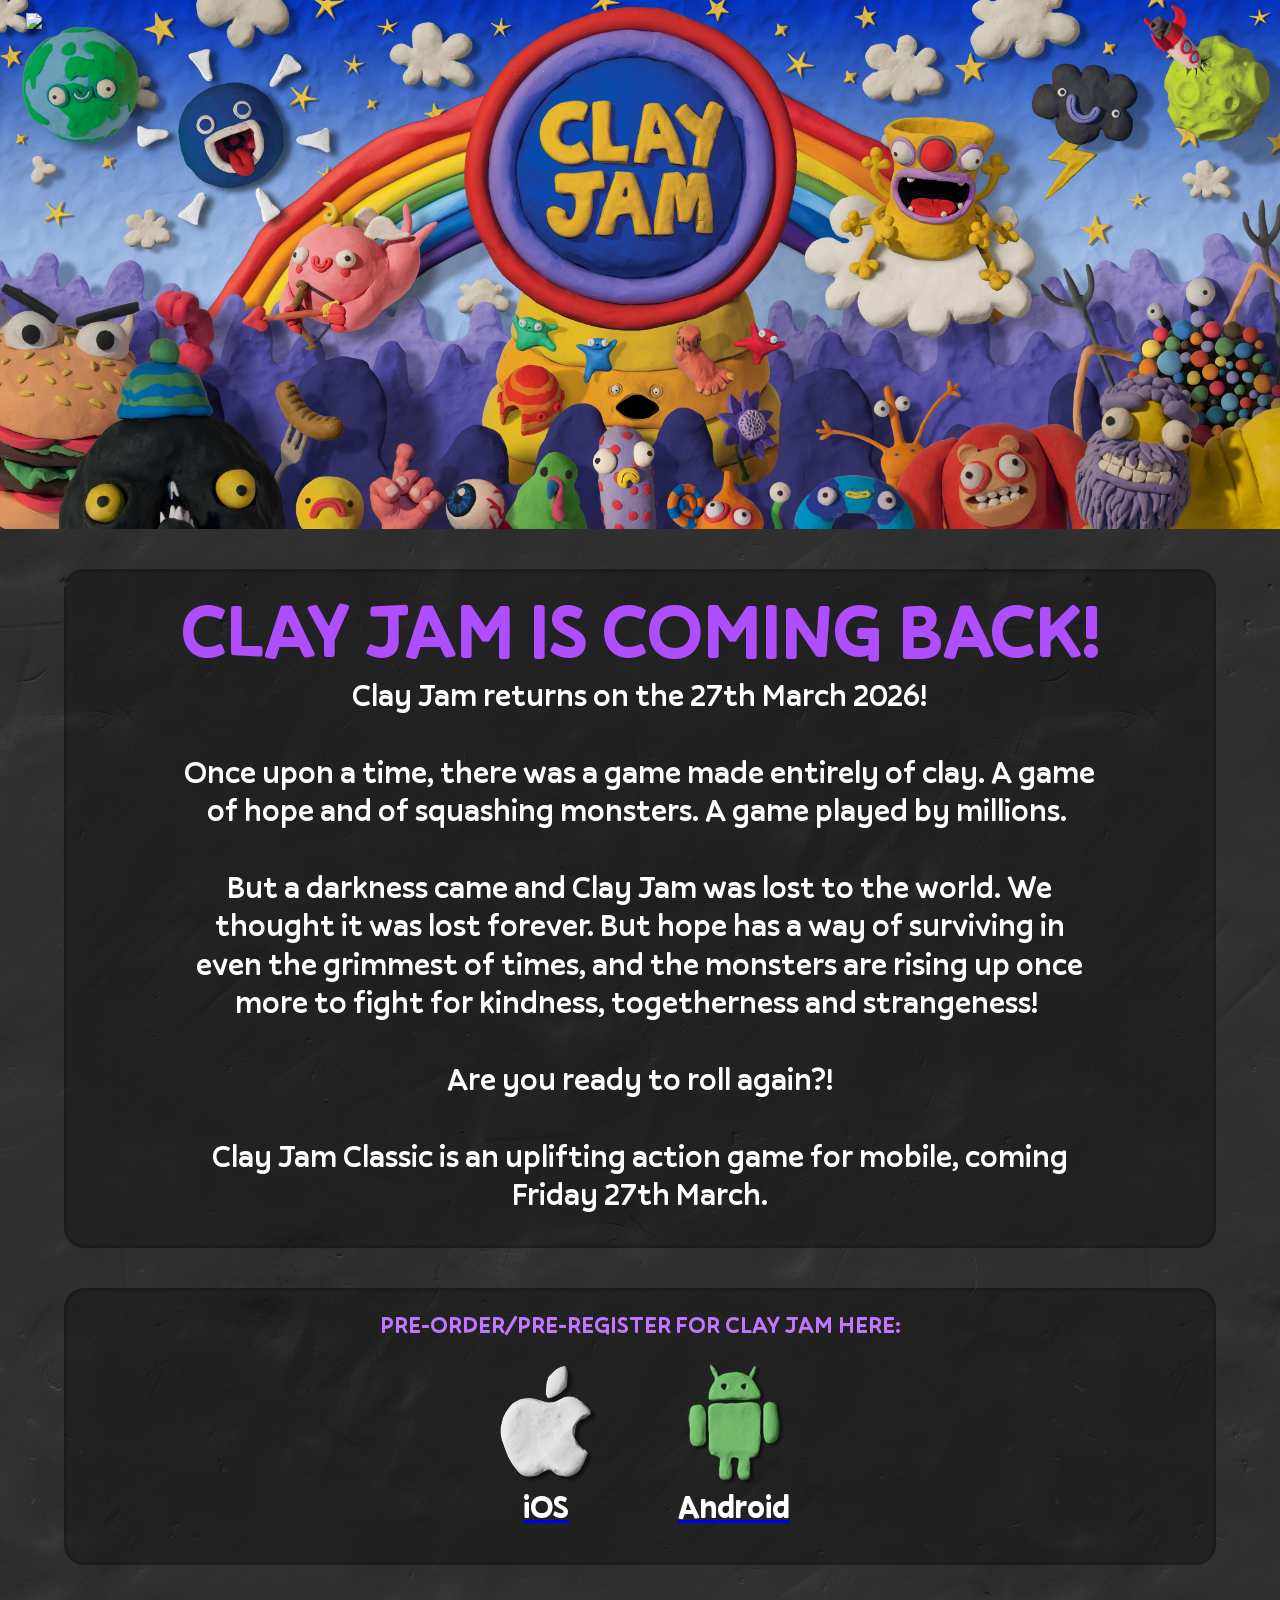
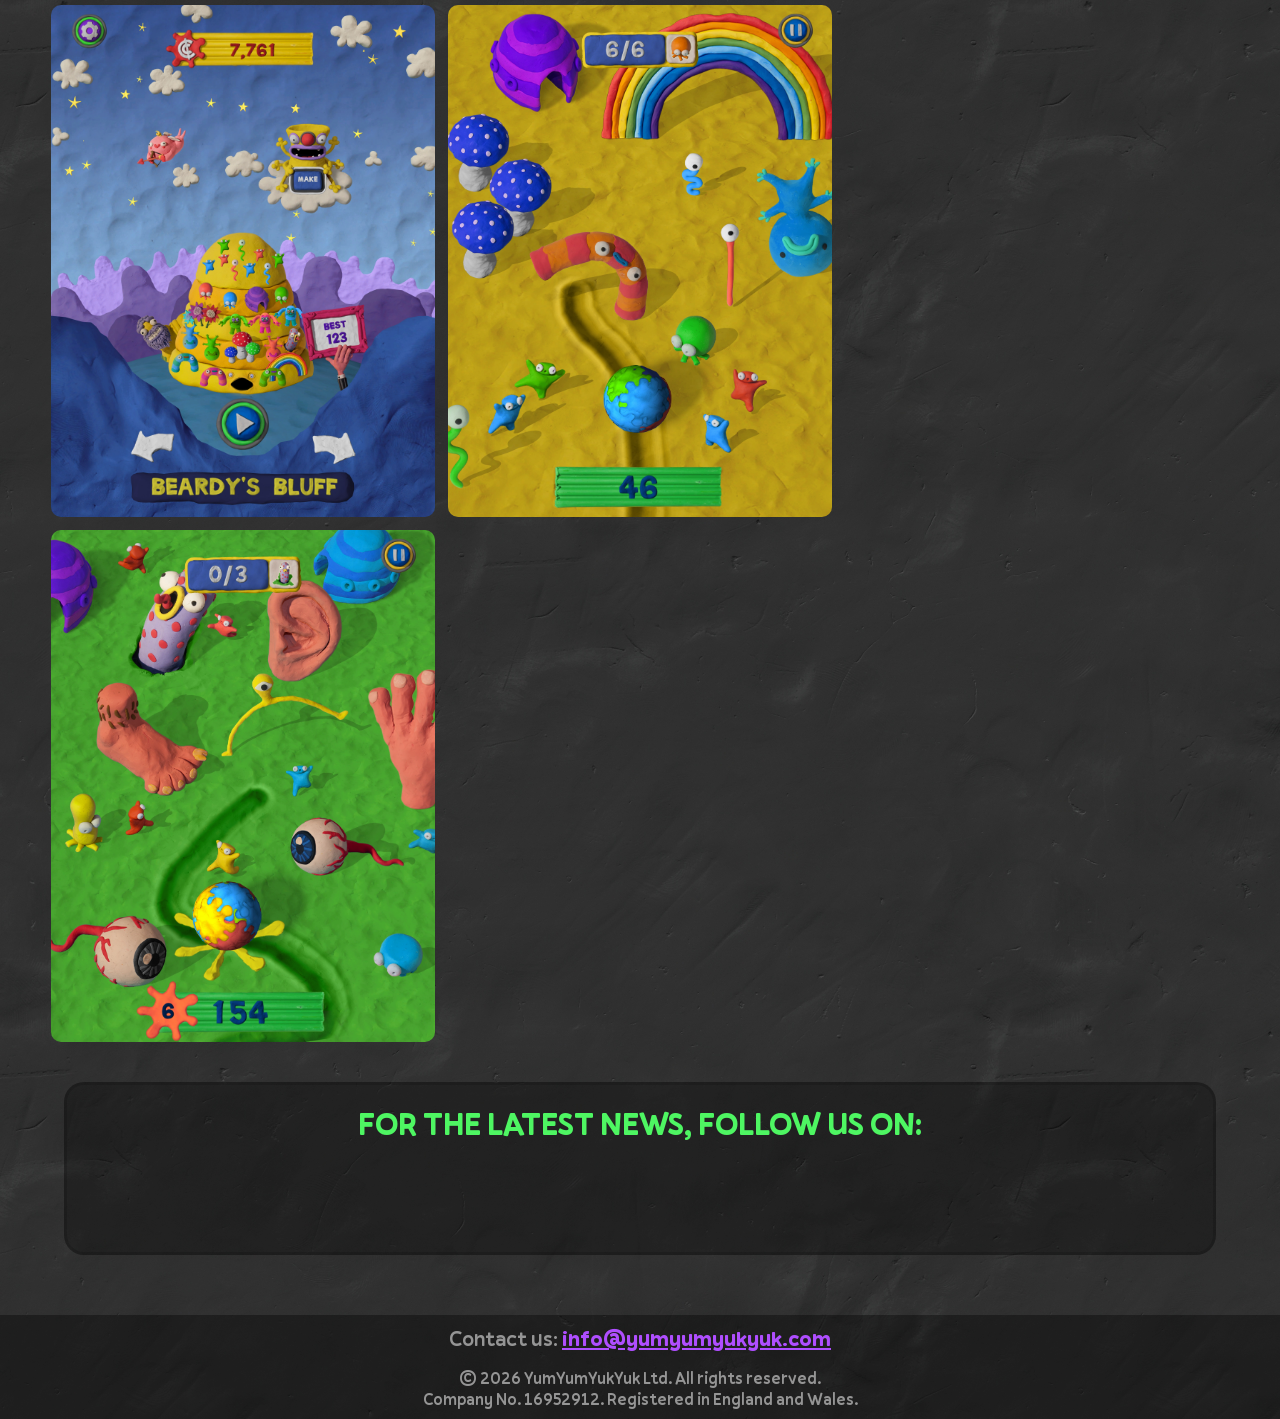
==== commit e67d2e5b: "update" ====
--- a/ClayJam/index.html
+++ b/ClayJam/index.html
@@ -2,7 +2,7 @@
 <html
   lang="en"
   data-ws-project="cd309c31-d950-4def-8950-546b302425ba"
-  data-ws-last-published="2026-03-13T17:46:56.633Z"
+  data-ws-last-published="2026-03-13T18:00:39.665Z"
 >
   <head>
     <link
@@ -205,7 +205,7 @@
                   decoding="async"
                   loading="eager" /></a
               ><a
-                href="/clayjam"
+                href="https://yumyumyukyuk.com/ClayJam/"
                 class="w-element c1qv9mnt c1p3evlv c1yr4i0q cm4mbth c1q88g40 cf4cxf c1rrauxg c1t19dh c1d7iuj7 ctn5s0p c1iyypoq cy4ucen"
                 ><img
                   alt=""
@@ -1186,13 +1186,13 @@
       {}
     </script>
     <script
-      src="/assets/entries/entry-server-routing.BRo1NcMu.js"
+      src="/assets/entries/entry-server-routing.CnSdZ60e.js"
       type="module"
       async
     ></script>
     <link
       rel="modulepreload"
-      href="/assets/entries/pages_clayjam.DD-ZzGnW.js"
+      href="/assets/entries/pages_clayjam.oDixqGIm.js"
       as="script"
       type="text/javascript"
     /><link
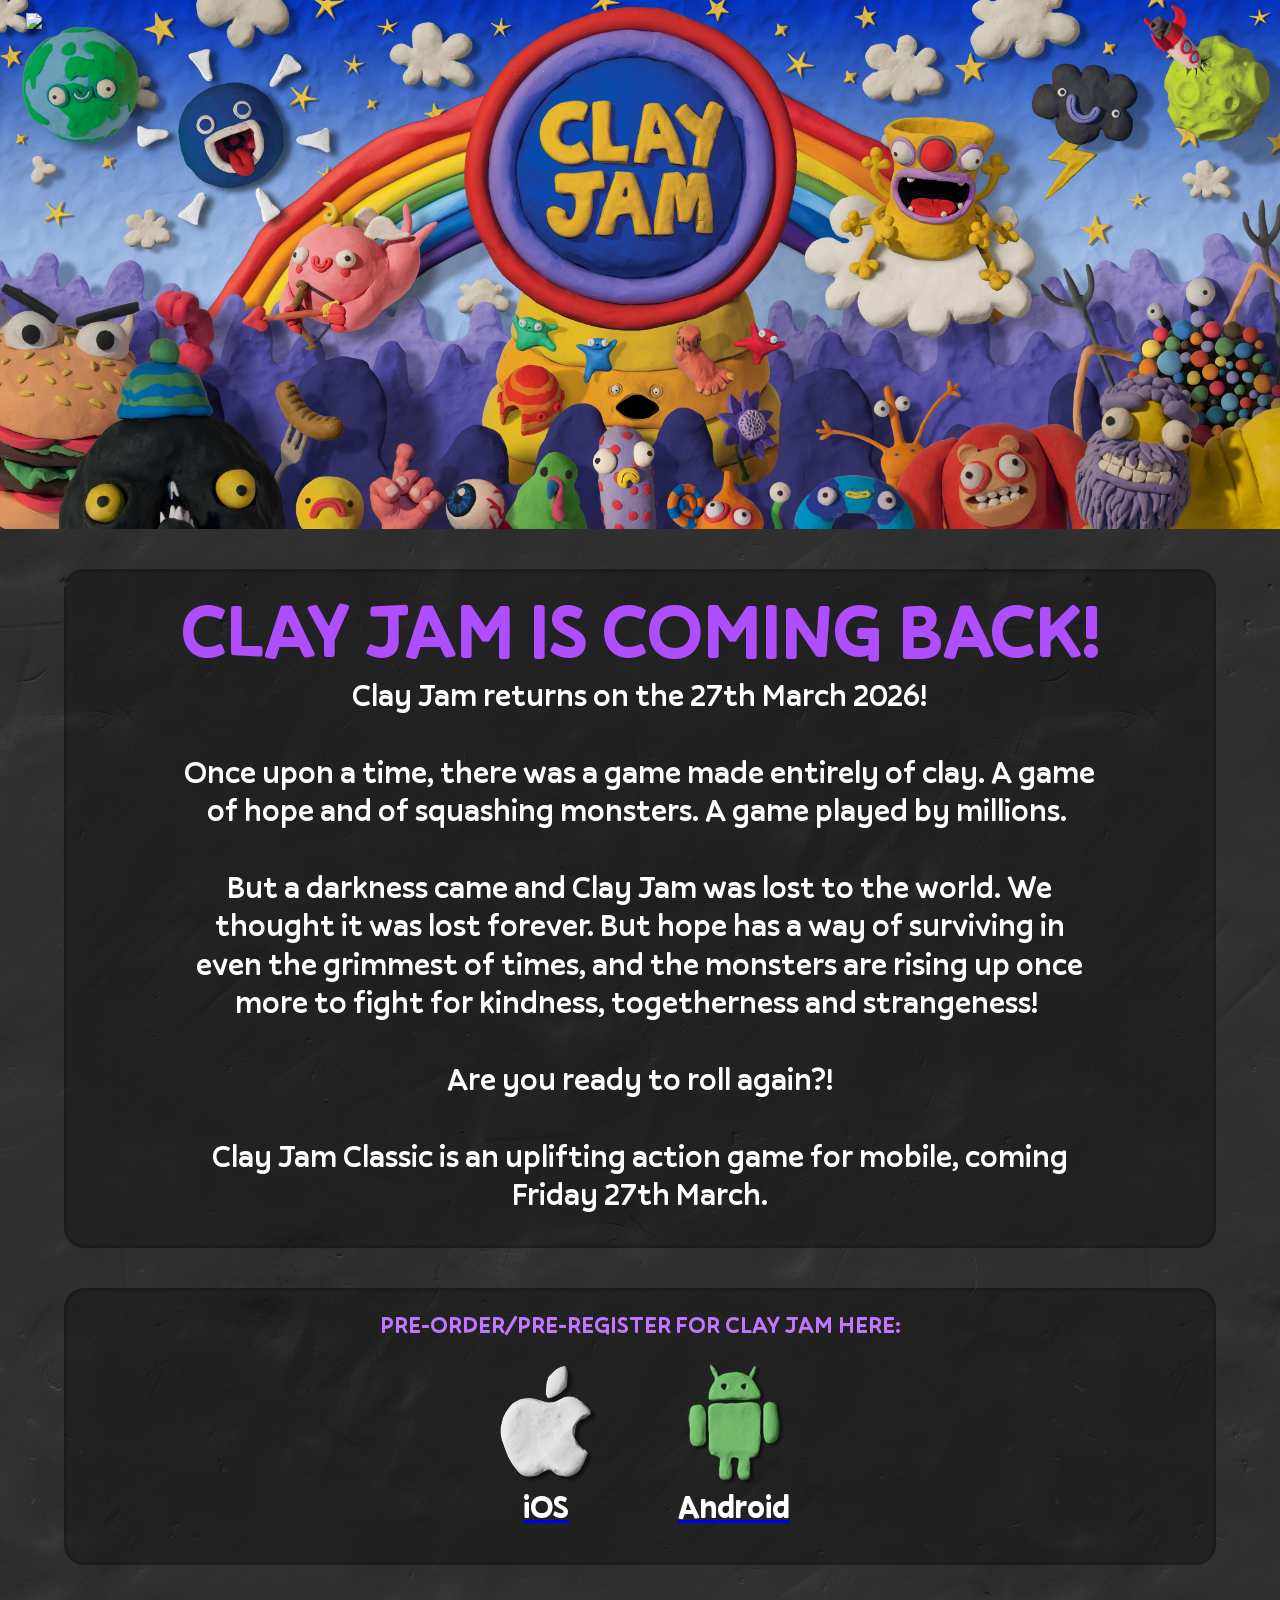
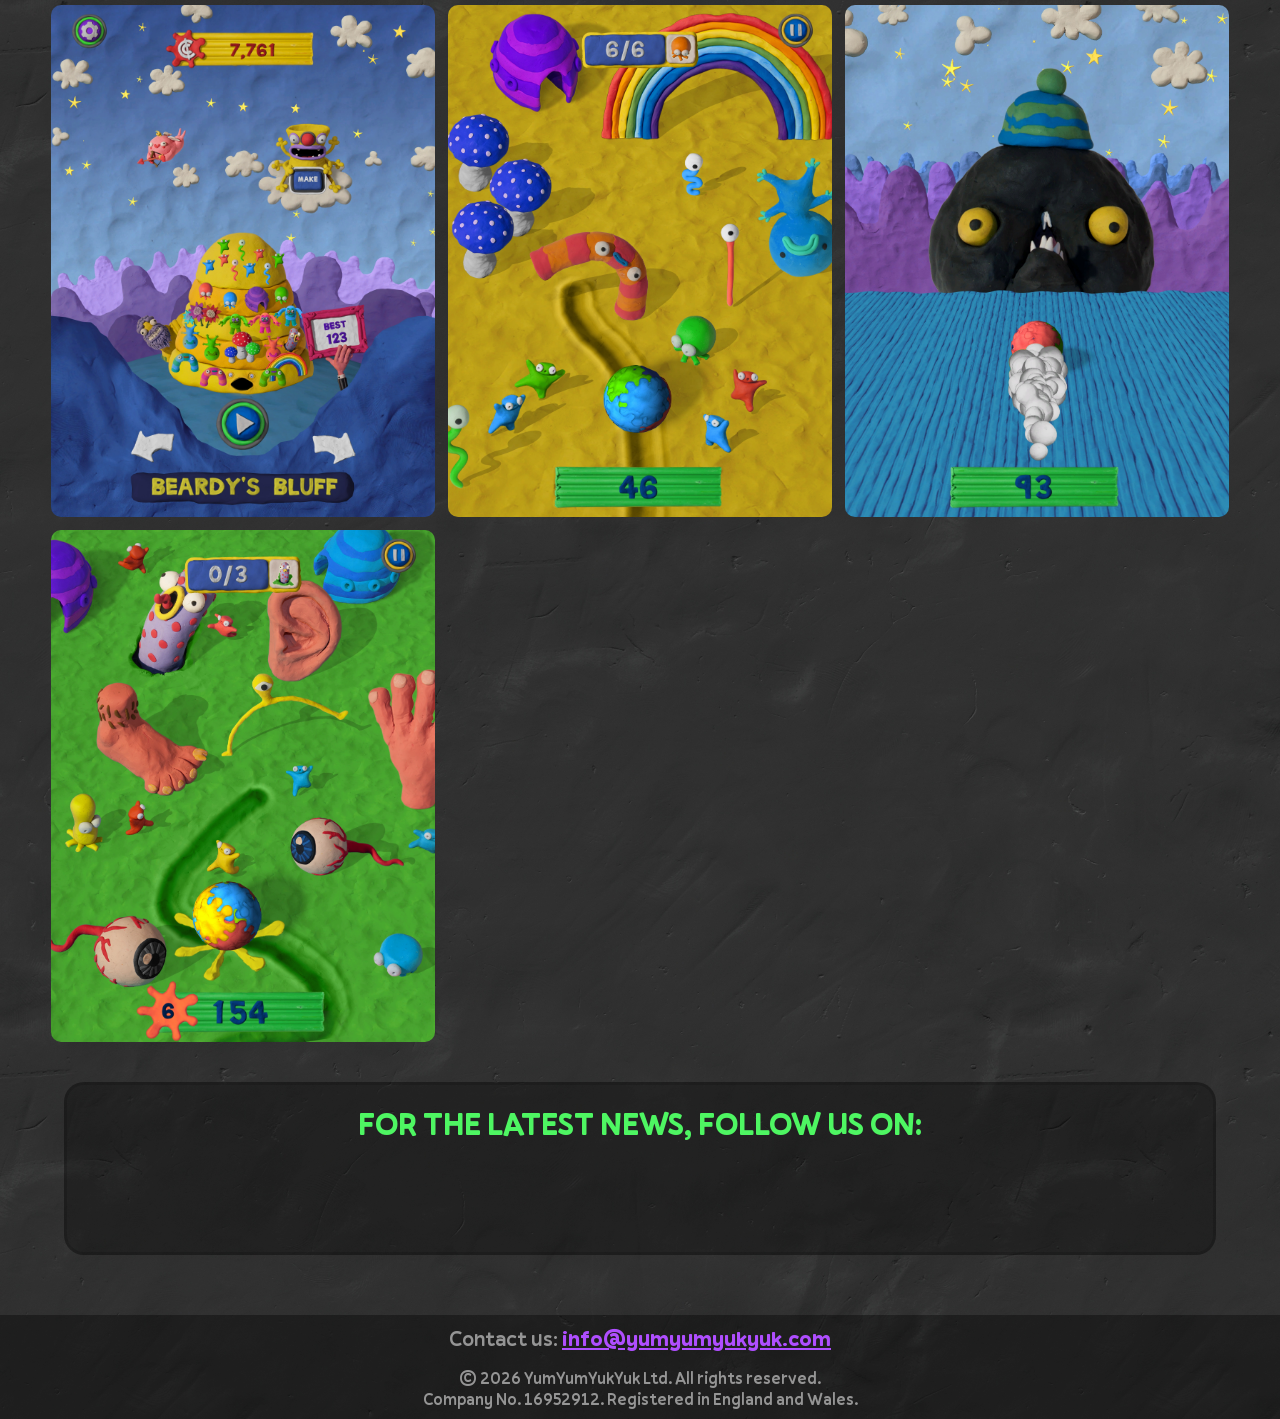
==== commit c5515152: "mobile video fix" ====
--- a/ClayJam/index.html
+++ b/ClayJam/index.html
@@ -2,13 +2,13 @@
 <html
   lang="en"
   data-ws-project="cd309c31-d950-4def-8950-546b302425ba"
-  data-ws-last-published="2026-03-13T18:00:39.665Z"
+  data-ws-last-published="2026-03-13T18:48:16.243Z"
 >
   <head>
     <link
       rel="stylesheet"
       type="text/css"
-      href="/assets/static/app_generated_index-6937cd5a.CmPR5Gwt.css"
+      href="/assets/static/app_generated_index-6937cd5a.agdafEww.css"
     />
     <meta charset="UTF-8" />
     <meta name="viewport" content="width=device-width,initial-scale=1" />
@@ -1186,13 +1186,13 @@
       {}
     </script>
     <script
-      src="/assets/entries/entry-server-routing.CnSdZ60e.js"
+      src="/assets/entries/entry-server-routing.CYg4-HLN.js"
       type="module"
       async
     ></script>
     <link
       rel="modulepreload"
-      href="/assets/entries/pages_clayjam.oDixqGIm.js"
+      href="/assets/entries/pages_clayjam.B67vx6hL.js"
       as="script"
       type="text/javascript"
     /><link
--- a/assets/static/app_generated_index-6937cd5a.agdafEww.css
+++ b/assets/static/app_generated_index-6937cd5a.agdafEww.css
@@ -0,0 +1 @@
+@font-face{font-family:Pally Variable;font-style:normal;font-weight:400 700;font-display:swap;src:url(/assets/Pally-Variable_a5BgCcSKDrBZOZLWKhKw9.ttf) format("truetype")}@font-face{font-family:MADE Tommy Soft;font-style:normal;font-weight:300;font-display:swap;src:url(/assets/MADE_Tommy_Soft_Light_PERSONAL_USE_gxYHT36LjmLYKBi2nKa4x.ttf) format("truetype")}@font-face{font-family:Pally;font-style:normal;font-weight:400;font-display:swap;src:url(/assets/Pally-Regular_6ShwE3fTGV17A2gMyHvun.ttf) format("truetype")}@font-face{font-family:Pally;font-style:normal;font-weight:700;font-display:swap;src:url(/assets/Pally-Bold_vAgZc-FKtXgG0PxJhMHey.ttf) format("truetype")}@font-face{font-family:Pally;font-style:normal;font-weight:500;font-display:swap;src:url(/assets/Pally-Medium_GGtpuq8a27JJl60hfgOCg.ttf) format("truetype")}@font-face{font-family:MADE Tommy Soft;font-style:normal;font-weight:700;font-display:swap;src:url(/assets/MADE_Tommy_Soft_Bold_PERSONAL_USE_HHiuN8d9tOx8QeWepHq7F.ttf) format("truetype"),url(/assets/MADE_Tommy_Soft_ExtraBold_PERSONAL_USE_cCuBuIHpfAL1-2fKtMxke.ttf) format("truetype")}@font-face{font-family:MADE Tommy Soft;font-style:normal;font-weight:400;font-display:swap;src:url(/assets/MADE_Tommy_Soft_Regular_PERSONAL_USE_68nLjATZWI7ThoedhTmHm.ttf) format("truetype")}@font-face{font-family:MADE Tommy Soft;font-style:normal;font-weight:500;font-display:swap;src:url(/assets/MADE_Tommy_Soft_Medium_PERSONAL_USE_T8GadCvFGpZso1hnmVBfI.ttf) format("truetype")}@font-face{font-family:MADE Tommy Soft;font-style:normal;font-weight:900;font-display:swap;src:url(/assets/MADE_Tommy_Soft_Black_PERSONAL_USE_1T7xriISs0BFzCBM0_crF.ttf) format("truetype")}@layer presets{:root{display:grid;min-height:100%;grid-template-rows:auto;grid-template-columns:1fr;font-family:Arial,Roboto,sans-serif;font-size:16px;line-height:1.2;white-space:pre-wrap;white-space-collapse:preserve}a.w-element{box-sizing:border-box}body.w-element{box-sizing:border-box;-webkit-font-smoothing:antialiased;-moz-osx-font-smoothing:grayscale;margin:0}button.w-element{font-family:inherit;font-size:100%;line-height:1.15;box-sizing:border-box;border-top-style:solid;border-right-style:solid;border-bottom-style:solid;border-left-style:solid;text-transform:none;margin:0}div.w-element,h1.w-element,li.w-element,p.w-element{box-sizing:border-box}section.w-element{box-sizing:border-box}span.w-element,ul.w-element,div.w-video-animation{box-sizing:border-box}video.w-video{max-width:100%}img.w-image{box-sizing:border-box;max-width:100%;display:block;height:auto}div.w-html-embed{display:contents;white-space:normal;white-space-collapse:collapse}}@media all{.cpge6mv{background-image:url(/assets/MenuBackground_e7fvqqBlqaa11tJCsoasu.jpeg)}.c1rcwp9c{width:100vw}.cpmlupx{height:100svh}.c1q88g40{object-fit:fill}.cm334ef{overflow-x:hidden}.cd3a2tc{overflow-y:hidden}.c8tzxr9{object-position:50% 0%}.c1o77yqc{aspect-ratio:auto}.c1qv9mnt{display:block}.cdvamxw{align-items:stretch}.c13yi7bp{justify-content:start}.cz045wb{object-fit:cover}.c58rx46{width:100%}.c173weag{height:100%}.cyqq4qh{flex-wrap:nowrap}.c12kn9gu{flex-direction:column}.c1wnoo9z{overflow-x:visible}.c1xwxol0{overflow-y:visible}.c1tvcd76{padding-top:var(--spacing-default, clamp(1.5rem,3vw,2rem))}.cx8c4if{padding-bottom:var(--spacing-default, clamp(1.5rem,3vw,2rem))}.c1vzm3ui{flex-direction:row}.c96h8eg{justify-content:space-between}.c5irknm{display:flex}.c1dxwxfj{align-items:center}.cx97977{justify-content:end}.cuwb4{flex-grow:1}.c139r4rw{flex-shrink:0}.c1ct5cho{display:none}.cv2h2rp{color:var(--foreground-accent)}.c8f8qh2{column-gap:var(--gap-s)}.cxwzkk4{row-gap:var(--gap-s)}.cojz0hr{align-self:center}.cq0a4gl{width:auto}.c1yx7i0u{flex-wrap:wrap}.c1qjm05d{font-size:var(--font-size-0)}.ce9a5py{background-color:#0000005e}.cijvnuu{text-align:center}.c1wbdp86{justify-content:center}.clesu6g{margin-top:40px}.ch3ydup{font-size:0px}.crspg2t{height:10px}.c1ekuuvi{color:#959595}.c6dq9gx{display:inline}.cxliina{font-size:22px}.cfdl3q5{border-top-color:#fff}.cxiqqfz{border-right-color:#fff}.c8sfynd{border-bottom-color:#fff}.c157l4vo{border-left-color:#fff}.c16d1x0k{font-family:Pally,sans-serif}.c1d39p27{text-transform:none}.c1x7x83c{font-weight:500}.ce2ouha{color:#af4eff}.c7sif9r{font-family:Pally Variable,sans-serif}.c17wv3vc{font-weight:700}.c1sii5lv{font-size:17px}.c1bakei2{margin-bottom:0}.c1nrr0ra{position:absolute}.c16itbmx{z-index:20}.c5c1irb{background-color:#5b4fff00}.c17q80xw{width:100svw}.c2z0m18{background-color:#af7aff61}.c1p3evlv{position:relative}.ce5ml0p{right:-95vw}.c181ioz1{z-index:202}.c1fvfj5g{font-size:93px}.c1j08waw{color:#fff}.c150ns9y{background-repeat:repeat}.c8kplr5{width:80%}.c1wh8xrg{text-transform:uppercase}.cdobf1j{font-weight:800}.c1xo0o5u{border-top-color:#5edbff}.cj0pak5{border-right-color:#5edbff}.c1ef03vv{border-bottom-color:#5edbff}.cj6ie2e{border-left-color:#5edbff}.c1lqev7s{color:#c076ff}.ci8l76h{font-size:4em}.caau0v3{line-height:1}.c1jg8okx{color:#c4c4c4}.c1w6mztz{font-size:20px}.c16st1i3{align-self:auto}.cc6ncbk{text-align:start}.c8u7uij{object-fit:contain}.c1b32suq{margin-top:1em}.c1a230og{line-height:1.22em}.c112muvy{padding-bottom:20px}.cmjvody{margin-top:20px}.c1aiwy7v{padding-top:20px}.c1mexo4e{column-gap:1svw}.cf01vmr{row-gap:1svw}.cvfylxo{width:30svw}.cec0voj{border-top-left-radius:10px}.c1081qvr{border-top-right-radius:10px}.c11h8vvo{border-bottom-left-radius:10px}.c11yj8w7{border-bottom-right-radius:10px}.c1jgua1q{font-size:32px}.chctfv8{margin-top:0}.ckz4emh{font-size:76px}.cx4rw7y{margin-top:13px}.c1d3hbxq{margin-right:0vw}.c118xg31{margin-left:0svw}.c14zt9wx{height:auto}.c199u3yb{background-color:#0000004a}.cxd0p8d{border-top-left-radius:20px}.c1p0m2kn{border-top-right-radius:20px}.c1b6c6dx{border-bottom-left-radius:20px}.cv3i5eh{border-bottom-right-radius:20px}.c7vqek8{border-top-style:solid}.c1yicyi9{border-right-style:solid}.c1iof46e{border-left-style:solid}.c1fxc8l9{border-bottom-style:solid}.cn5rr7e{border-top-color:#00000026}.c16zg1qe{border-right-color:#00000026}.ceai7w6{border-bottom-color:#00000026}.chumd78{border-left-color:#00000026}.cakspbs{align-self:flex-start}.czwlxf5{flex-grow:0}.c1lx7dxv{flex-shrink:1}.cek41v{width:90svw}.c853xyg{margin-bottom:20px}.c1y9flud{outline-style:none}.c1p4wnx3{color:#4ef662}.c16qsgqj{margin-bottom:.5em}.c12meys4{align-items:start}.c38k4r0{padding:20px}.c1ypxrvg{font-weight:600}.clc0rcz{font-family:MADE Tommy Soft,sans-serif}.c1h69lc8{border-top-color:#aab1be}.c113ljc9{border-right-color:#aab1be}.chyfl14{border-bottom-color:#aab1be}.cqratnh{border-left-color:#aab1be}.c1go0e5e{color:#c8c8c8}.c1v012eh{color:#75ffa1}.cswo0uh{font-size:1.6em}.c3gwuzr{margin-top:1.82em}.cocotbn{position:fixed}.c1jn6rhu{z-index:2}.ckqnqge{color:#85a5df}.c1ygnnz6{background-color:#37437000}.cikxbwh{flex-direction:row-reverse}.cs56a4i{background-color:#fff0}.c3xzw7x{right:auto}.c1yr4i0q{top:auto}.c1ui8emr{bottom:auto}.c1vahaew{opacity:1}.c9bs7kx{translate:0% 0px 0px}.c1764s7x:open{translate:0% 0px 0px}.ccl2opj{border-top-style:none}.cqo4i98{border-right-style:none}.c1hbglhp{border-left-style:none}.c1haa59g{border-bottom-style:none}.c16zggay{border-top-color:#fff0}.cxihkc4{border-right-color:#fff0}.co38hm6{border-bottom-color:#fff0}.c1dop1jd{border-left-color:#fff0}.c10i78jl{object-position:0% 0%}.cxa2qzq{filter:drop-shadow(.5svw 1svw .35svw rgb(0 0 0 / .61))}.cqs55ze{order:0}.cx9apd0{column-gap:0px}.cfsdh43{row-gap:0px}.cb6jjps{align-content:stretch}.cqj3tss{margin-right:3%}.c1r8juli{margin-top:1.3%}.cm4mbth{z-index:30}.cf4cxf{width:11%}.c1rrauxg{align-self:flex-end}.c1nghyee{background-image:url(/assets/MenuSquare2_sO1u7qt0oLkmZZ6tXJqtw.png)}.c1d7iuj7{background-size:contain}.cy80xzl{filter:drop-shadow(.2svw .5svw .2svw rgb(0 0 0 / .49))}.c1iyypoq{background-repeat:no-repeat}.c1s9sxx8{max-width:100%}.cu6gr9m{object-position:50% 50%}.c4jb4a{filter:drop-shadow(.1svw .3svw .1svw rgb(0 0 0 / .49))}.c75s9th{padding:4%}.c1t19dh{background-image:url(/assets/MenuSquare3_77L3I89PUUz-9dObIGgfP.png)}.ctn5s0p{filter:drop-shadow(.2svw .5svw .2svw rgb(0 0 0 / .54))}.cy4ucen{background-position:50% 50%}.cw2hsat{padding:9%}.c1tq7d4a{background-color:#d4d4d400}.c1pf6c6l{z-index:10}.cw9nhpc{width:6%}.c1v905pa{filter:drop-shadow(.3svw .5svw .2svw rgb(0 0 0 / .58))}.c18k28ft{padding:0}.c1k4rctv{padding-left:2%}.c8dos6a{padding-top:1%}.c18p3w7y{width:50%}.c1n1mal3{width:90vw}.c95aqtx{display:inline-block}.c1ngi9yi{margin-left:30px}.c4quljk{margin-right:30px}.c1fd2l0y{margin-left:5px}.chid1f0{margin-right:5px}}@media all and (max-width: 1112px){.cip812v{background-image:url(/assets/MenuBackground_e7fvqqBlqaa11tJCsoasu.jpeg)}.cc355cj{background-repeat:repeat}.c7klx50{display:flex}.c1ur2mcm{flex-direction:row}.c2zcut6{justify-content:center}.c1fcgjwq{width:80%}.c1b0nswz{flex-direction:column}.c8xita1{display:block}.c784s67{line-height:1.22em}.cv2zg54{margin-top:1em}.c5k0ib6{width:30svw}.c1v2g9jn{width:100%}.c125msw0{font-size:66px}.c1r6ic0x{width:9.6%}}@media all and (max-width: 991px){.chfj90r{height:100svh}.cn2oh71{height:100%}.cnzf72l{scale:none}.c18jf0mk{translate:none}.c2xzh1b{background-color:#2e2e2e}.c1kdu3tt{font-weight:400}.cu3m79x{color:#959595}.cc80hx5{text-transform:none}.c19xyy4k{font-size:22px}.c1xuhquw{font-size:17px}.c2rfmra{font-size:23px}.c1h2kuip{align-items:stretch}.c125ln7k{justify-content:center}.ck8brr4{color:#c3c3c3}.c1d7isgy{font-weight:500}.cvrz8xj{position:relative}.cg255i8{margin-left:0}.cogibaw{margin-right:0}.cn4t7bw{align-items:center}.c17y4rq0{display:block}.cdd5klg{flex-wrap:nowrap}.c1m0jtft{color:#fff}.c1jybqwc{font-size:53px}.cak8mds{margin-top:1svw}.c4xqll9{margin-bottom:.3em}.cf97z2d{width:10%}.cgfxysq{width:80%}}@media all and (max-width: 767px){.cpaj28x{position:static}.cgvi0q2{height:100svh}.c5613ra{margin-bottom:0lvh}.c1v3oei1{height:100%}.c1rq65in{width:100%}.c1sekm8b{scale:none}.c1hso6nh{translate:none}.c1m0ucll{min-width:auto}.cu6lurf{flex-direction:row}.c7vytu8{align-items:center}.c1us7c6u{justify-content:space-between}.c1q2mrk8{justify-content:start}.c6ju6ek{flex-direction:column}.cujfq89{font-size:var(--size-6)}.c1r6ui37{display:none}.c1lxq98w{display:block}.c1ttcq4{overflow-x:auto}.c1gj49fn{overflow-y:auto}.cney3rt{position:fixed}.c37i1vc{top:0}.c1mw94ow{right:0}.ck2lgn6{bottom:0}.cwelpde{left:0}.cqdzt6g{z-index:var(--layer-5, 5)}.c1kn7b5a{display:flex}.c1x1ep20{--ani-duration: .1s }.co4pypq{background-color:var(--background-primary)}.c14m2kbl{position:relative}.cmn9r5u{column-gap:var(--gap-m)}.cjfnki{row-gap:var(--gap-m)}.c16k8wdu{padding:var(--spacing-default)}.c1u2vorh{align-items:start}.cma0ax5{justify-content:center}.cjzic72{background-color:#2e2e2e}.c1s0htj4{object-fit:fill}.c1la9w1r{font-size:0px}.c1f81211{font-family:MADE Tommy Soft,sans-serif}.c1q2qsqn{font-weight:400}.c1jak24n{font-size:3svw}.c17ajub{color:#959595}.c17v5ttn{object-position:50% 50%}.c1butdj1{margin-bottom:0}.c16ei9s8{margin-top:0}.cta949n{font-size:4svw}.c5itlne{margin-top:1em}.c1i8619l{line-height:1}.c1ott1sc{align-items:stretch}.cebv7zi{text-align:start}.c1uj38a0{text-transform:none}.cnalynm{font-weight:500}.c19xy2r8{color:#c5c5c5}.c14cy7u3{font-size:5svw}.cru16hu{line-height:5.2svw}.c1gbbb03{margin-left:0}.c1u52on4{margin-right:0}.cfo1jhy{font-size:100%}.c3sbr8s{width:auto}.c1eu9zl8{width:45svw}.c1t7j50{text-align:center}.csi7xzy{color:#fff}.cbacxrr{margin-top:3svw}.c1f2e1v9{margin-bottom:4px}.ce6ytin{font-size:10svw}.c1k6wex8{letter-spacing:0}.c19rmxwf{line-height:11svw}.c19o06tn{width:80%}.c1wm2npk{line-height:1.2}.c1ehuyei{text-overflow:ellipsis}.c1g4jlov{margin-bottom:.3em}.c1s1m4fe{width:200%}.c1abgrt2{width:20%}.cgb94ty{padding-top:2%}.c1xmziad{flex-grow:0}.cew45dn{flex-shrink:1}.c1w1ixh7{align-self:auto}.c2bfs38{flex-wrap:wrap}}@media all and (max-width: 479px){.c6fioo0{display:flex}.c56xv8k{height:100svh}.c1q0jplv{width:100%}.cxnue17{flex-grow:0}.c5bq9k8{flex-shrink:1}.c15o3rc8{scale:none}.c1sqhzq3{translate:none}.c1lv2qdw{align-items:center}.c3ih7vu{display:block}.c189x9r3{background-color:#2e2e2e}.c58p2x7{margin-bottom:0}.c1nkfepf{object-fit:fill}.c105e88o{height:10px}.c13ddmtg{font-size:4svw}.cc05m8o{color:#959595}.c9qjqm4{font-size:5svw}.c4dq6bo{height:auto}.c1r0qhew{font-size:3svw}.c1ek9bcj{margin-top:1em}.cf8lrqh{object-fit:contain}.c153kmds{position:static}.c19cgoyb{overflow-x:hidden}.chmobus{overflow-y:hidden}.c1wi7zkc{align-items:stretch}.c1wm1xuw{justify-content:center}.c1y1p88v{color:#c7c7c7}.cmwn3mo{line-height:5.2svw}.c4vs2lr{width:80%}.c1ukj9gi{margin-right:0}.cyj8481{margin-left:0}.cld053d{text-align:center}.ctxdr7u{object-position:50% 50%}.c190n826{width:90svw}.c166lcgd{margin-top:0}.c116ela6{color:#fff}.clg2q63{font-size:12svw}.cgifppe{margin-top:4svw}.c1vbx10x{overflow-x:visible}.c1ihgovh{overflow-y:visible}.cnkmzvu{color:#af4eff}.c1ykp4r4{flex-wrap:nowrap}.c4vowbf{flex-direction:row}.c1t87e71{margin-bottom:.3em}.c104f1u0{font-size:6svw}.cogdc20{color:#4ef662}}@media all and (min-width: 1760px){.c65vpzw{height:auto}.c12yvtwv{display:block}.cwpdiss{transition-timing-function:ease}.c1ij9soo{transition-property:all}.c1bm0q7w{transition-duration:.7s}.c1yjz20k{transition-delay:0s}.cxwwgye{transition-behavior:normal}.cggrxf7{max-width:1750px}.concd52{justify-content:center}}
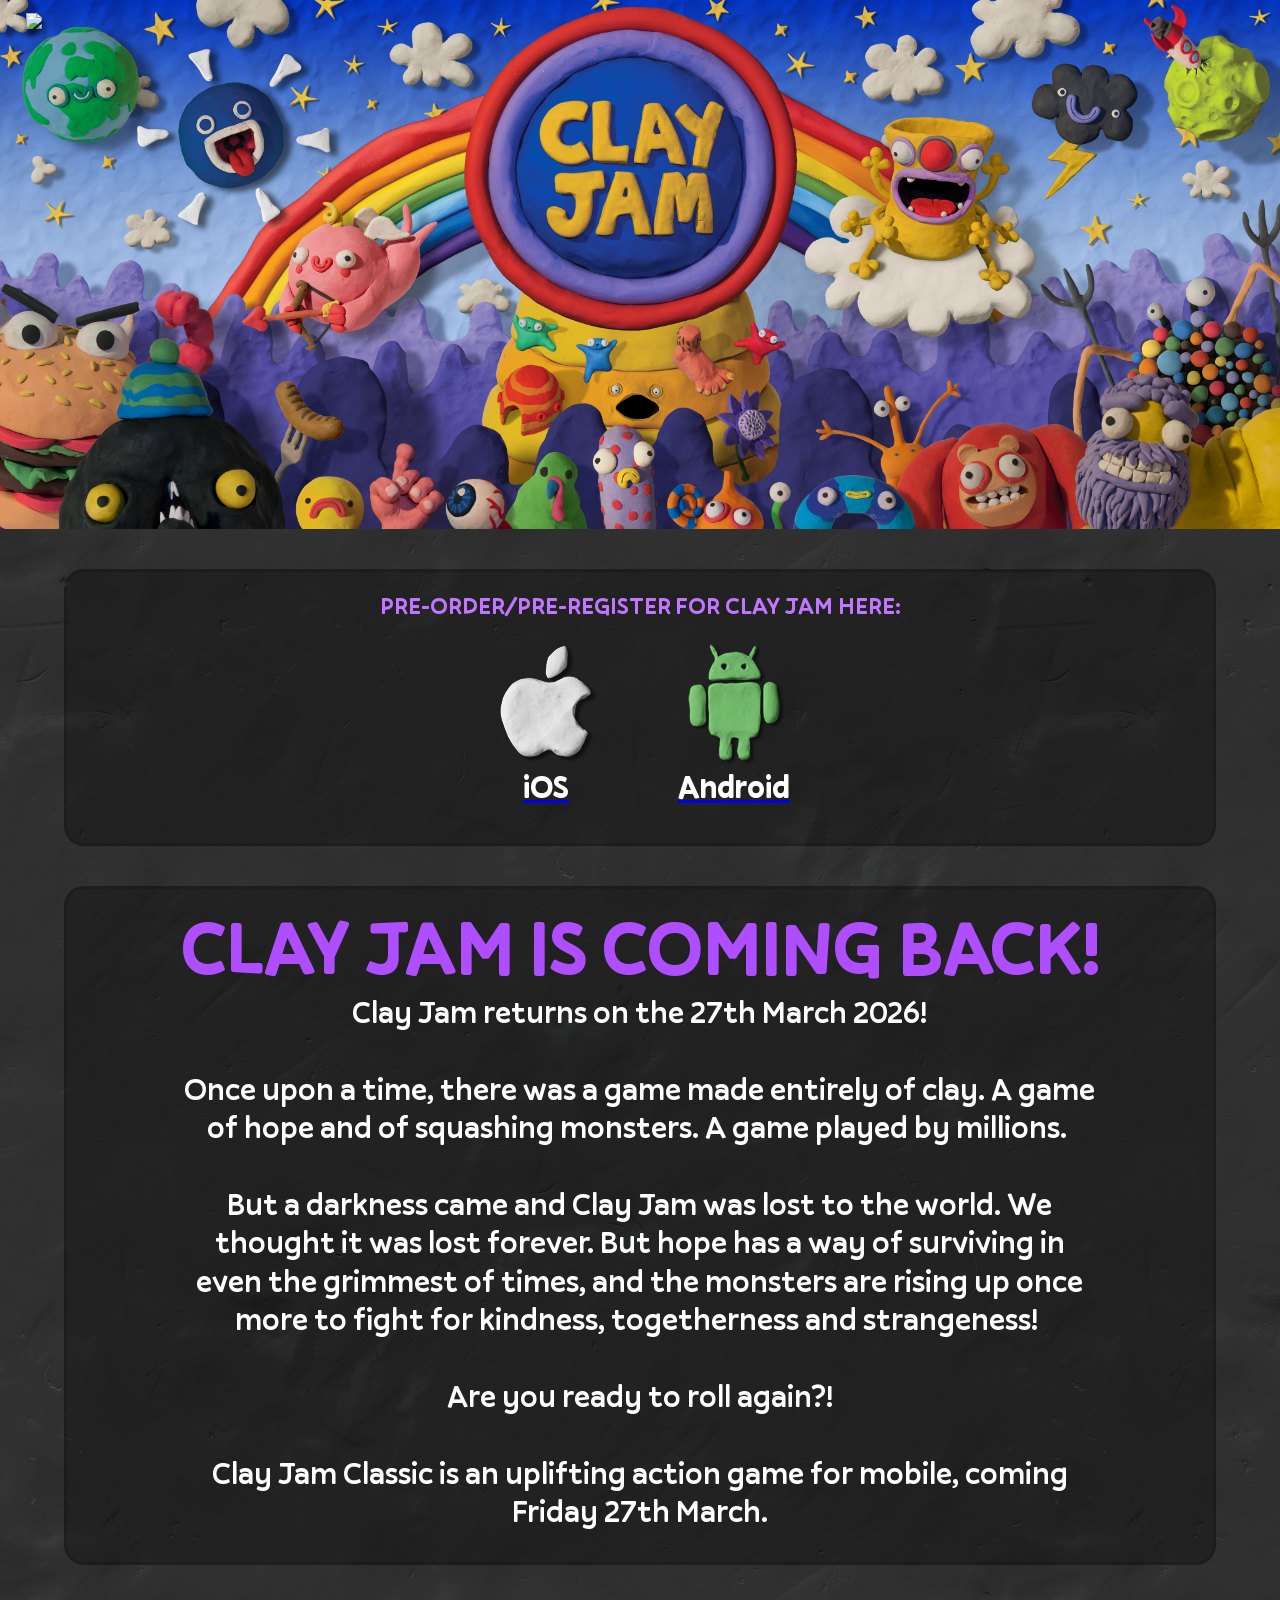
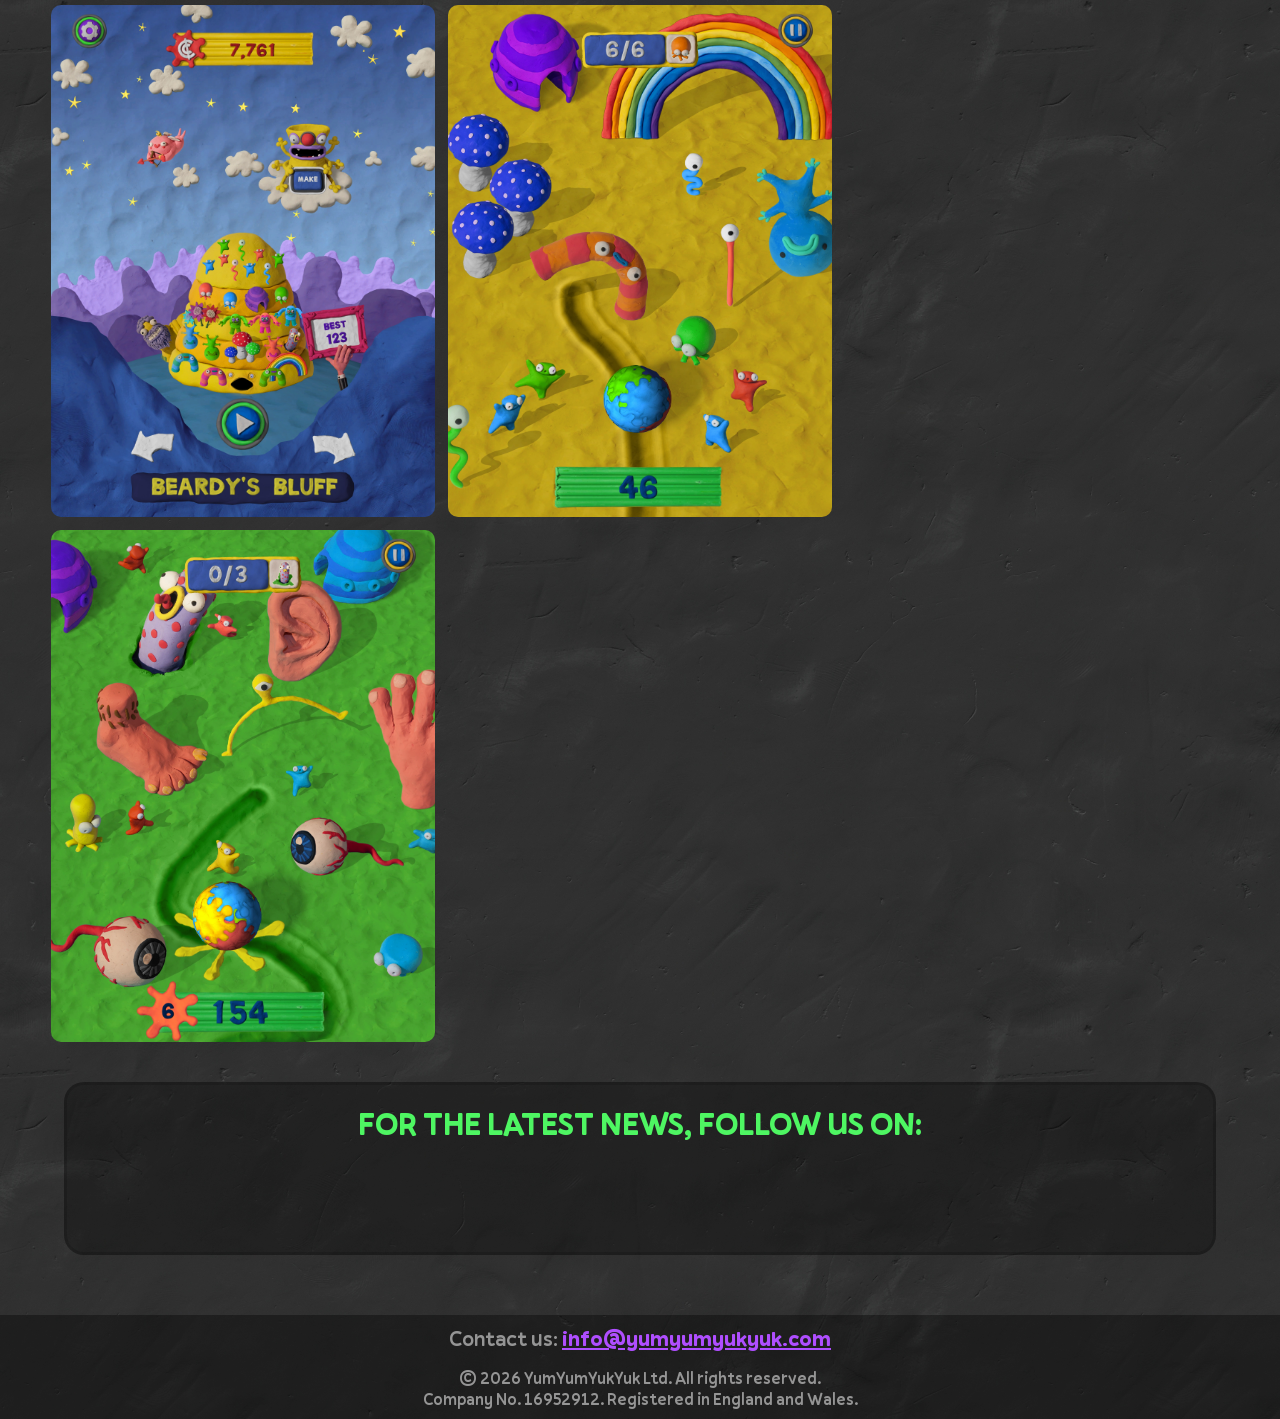
==== commit 99762431: "Press pack page" ====
--- a/ClayJam/index.html
+++ b/ClayJam/index.html
@@ -2,13 +2,13 @@
 <html
   lang="en"
   data-ws-project="cd309c31-d950-4def-8950-546b302425ba"
-  data-ws-last-published="2026-03-13T18:48:16.243Z"
+  data-ws-last-published="2026-03-20T14:09:45.629Z"
 >
   <head>
     <link
       rel="stylesheet"
       type="text/css"
-      href="/assets/static/app_generated_index-6937cd5a.agdafEww.css"
+      href="/assets/static/app_generated_index-6937cd5a.DZ7JdXAb.css"
     />
     <meta charset="UTF-8" />
     <meta name="viewport" content="width=device-width,initial-scale=1" />
@@ -141,7 +141,7 @@
         >
           <div
             id="menuPanel"
-            class="w-element cs56a4i c8u7uij cijvnuu c1nrr0ra c3xzw7x c1jn6rhu c5irknm c1yr4i0q c1ui8emr c1vahaew c9bs7kx c12meys4 c58rx46 cx97977 cwpdiss c1ij9soo c1bm0q7w c1yjz20k cxwwgye cggrxf7 c1764s7x c1s1m4fe is-open"
+            class="w-element cs56a4i c8u7uij cijvnuu c1nrr0ra c3xzw7x c1jn6rhu c5irknm c1yr4i0q c1ui8emr c1vahaew cv2f1c1 c12meys4 c58rx46 cx97977 cwpdiss c1ij9soo c1bm0q7w c1yjz20k cxwwgye cggrxf7 c1cy90o4 ch4tpu9 c1764s7x co2wd68 cyluje9 c1vsc7g2 c16helv9 cj24lqq c1viwdmp is-open"
           >
             <div
               class="w-element cs56a4i c1nrr0ra c14zt9wx c8u7uij c16itbmx c58rx46 ccl2opj cqo4i98 c1hbglhp c1haa59g c16zggay cxihkc4 co38hm6 c1dop1jd c10i78jl cxa2qzq"
@@ -286,32 +286,6 @@
         loading="lazy"
       />
     </div>
-    <section
-      class="w-element c5irknm cdvamxw c1wbdp86 cyqq4qh c1vzm3ui c1q88g40 cmjvody c1ukj9gi cyj8481 c1q0jplv cld053d c1nkfepf ctxdr7u c6fioo0 c1wm1xuw c1gbbb03 c1u52on4 cfo1jhy c3sbr8s cebv7zi cpaj28x c17v5ttn c1kn7b5a cg255i8 cogibaw"
-    >
-      <div
-        class="w-element c199u3yb cxd0p8d c1p0m2kn c1b6c6dx cv3i5eh c7vqek8 c1yicyi9 c1iof46e c1fxc8l9 cn5rr7e c16zg1qe ceai7w6 chumd78 cakspbs czwlxf5 c1lx7dxv c5irknm c12kn9gu c1dxwxfj c1wbdp86 c1q88g40 cek41v c853xyg"
-      >
-        <h1
-          class="w-element c1qv9mnt ce2ouha cdvamxw c1wbdp86 c7sif9r c17wv3vc ckz4emh c1wh8xrg cq0a4gl c16st1i3 cuwb4 c139r4rw cijvnuu c8u7uij c1bakei2 cx4rw7y c1d3hbxq c118xg31 c14zt9wx c1ott1sc cma0ax5 c1t7j50 cbacxrr c1f2e1v9 ce6ytin c1k6wex8 c19rmxwf c19o06tn clg2q63 cgifppe cf8lrqh c153kmds c6fioo0 c1vbx10x c1ihgovh c1lv2qdw c1wm1xuw cnkmzvu c1q0jplv cld053d c1ykp4r4 c4vowbf c1t87e71 c1jybqwc c1h2kuip c125ln7k cak8mds c1v2g9jn c125msw0"
-        >
-          Clay Jam is coming back!
-        </h1>
-        <p
-          class="w-element c1qv9mnt c1j08waw cdvamxw c1wbdp86 c16d1x0k c1x7x83c c1jgua1q c1d39p27 c8kplr5 c16st1i3 cuwb4 c139r4rw cijvnuu c8u7uij chctfv8 c1ott1sc cma0ax5 c1t7j50 c16ei9s8 c1uj38a0 c1q2qsqn csi7xzy c14cy7u3 cru16hu c9qjqm4 c166lcgd cf8lrqh c153kmds c6fioo0 c19cgoyb chmobus c1wi7zkc c1wm1xuw c116ela6 cmwn3mo c4vs2lr c2rfmra c1h2kuip c125ln7k c1m0jtft cc80hx5 c1kdu3tt"
-        >
-          Clay Jam returns on the 27th March 2026!<br /><br />Once upon a time,
-          there was a game made entirely of clay. A game of hope and of
-          squashing monsters. A game played by millions. <br /><br />But a
-          darkness came and Clay Jam was lost to the world. We thought it was
-          lost forever. But hope has a way of surviving in even the grimmest of
-          times, and the monsters are rising up once more to fight for kindness,
-          togetherness and strangeness! <br /><br />Are you ready to roll
-          again?!<br /><br />Clay Jam Classic is an uplifting action game for
-          mobile, coming Friday 27th March.
-        </p>
-      </div>
-    </section>
     <div style="display: contents">
       <div style="display: contents">
         <section
@@ -388,6 +362,32 @@
         </section>
       </div>
     </div>
+    <section
+      class="w-element c5irknm cdvamxw c1wbdp86 cyqq4qh c1vzm3ui c1q88g40 cmjvody c1ukj9gi cyj8481 c1q0jplv cld053d c1nkfepf ctxdr7u c6fioo0 c1wm1xuw c1gbbb03 c1u52on4 cfo1jhy c3sbr8s cebv7zi cpaj28x c17v5ttn c1kn7b5a cg255i8 cogibaw"
+    >
+      <div
+        class="w-element c199u3yb cxd0p8d c1p0m2kn c1b6c6dx cv3i5eh c7vqek8 c1yicyi9 c1iof46e c1fxc8l9 cn5rr7e c16zg1qe ceai7w6 chumd78 cakspbs czwlxf5 c1lx7dxv c5irknm c12kn9gu c1dxwxfj c1wbdp86 c1q88g40 cek41v c853xyg"
+      >
+        <h1
+          class="w-element c1qv9mnt ce2ouha cdvamxw c1wbdp86 c7sif9r c17wv3vc ckz4emh c1wh8xrg cq0a4gl c16st1i3 cuwb4 c139r4rw cijvnuu c8u7uij c1bakei2 cx4rw7y c1d3hbxq c118xg31 c14zt9wx c1ott1sc cma0ax5 c1t7j50 cbacxrr c1f2e1v9 ce6ytin c1k6wex8 c19rmxwf c19o06tn clg2q63 cgifppe cf8lrqh c153kmds c6fioo0 c1vbx10x c1ihgovh c1lv2qdw c1wm1xuw cnkmzvu c1q0jplv cld053d c1ykp4r4 c4vowbf c1t87e71 c1jybqwc c1h2kuip c125ln7k cak8mds c1v2g9jn c125msw0"
+        >
+          Clay Jam is coming back!
+        </h1>
+        <p
+          class="w-element c1qv9mnt c1j08waw cdvamxw c1wbdp86 c16d1x0k c1x7x83c c1jgua1q c1d39p27 c8kplr5 c16st1i3 cuwb4 c139r4rw cijvnuu c8u7uij chctfv8 c1ott1sc cma0ax5 c1t7j50 c16ei9s8 c1uj38a0 c1q2qsqn csi7xzy c14cy7u3 cru16hu c9qjqm4 c166lcgd cf8lrqh c153kmds c6fioo0 c19cgoyb chmobus c1wi7zkc c1wm1xuw c116ela6 cmwn3mo c4vs2lr c2rfmra c1h2kuip c125ln7k c1m0jtft cc80hx5 c1kdu3tt"
+        >
+          Clay Jam returns on the 27th March 2026!<br /><br />Once upon a time,
+          there was a game made entirely of clay. A game of hope and of
+          squashing monsters. A game played by millions. <br /><br />But a
+          darkness came and Clay Jam was lost to the world. We thought it was
+          lost forever. But hope has a way of surviving in even the grimmest of
+          times, and the monsters are rising up once more to fight for kindness,
+          togetherness and strangeness! <br /><br />Are you ready to roll
+          again?!<br /><br />Clay Jam Classic is an uplifting action game for
+          mobile, coming Friday 27th March.
+        </p>
+      </div>
+    </section>
     <div
       class="w-element c5irknm c1q88g40 c1wbdp86 c1dxwxfj c1vzm3ui c1aiwy7v c112muvy c125ln7k cn4t7bw c17y4rq0"
     >
@@ -1186,13 +1186,13 @@
       {}
     </script>
     <script
-      src="/assets/entries/entry-server-routing.CYg4-HLN.js"
+      src="/assets/entries/entry-server-routing.BQ73YAIY.js"
       type="module"
       async
     ></script>
     <link
       rel="modulepreload"
-      href="/assets/entries/pages_clayjam.B67vx6hL.js"
+      href="/assets/entries/pages_clayjam.DjXn369f.js"
       as="script"
       type="text/javascript"
     /><link
--- a/assets/static/app_generated_index-6937cd5a.DZ7JdXAb.css
+++ b/assets/static/app_generated_index-6937cd5a.DZ7JdXAb.css
@@ -0,0 +1 @@
+@font-face{font-family:Pally Variable;font-style:normal;font-weight:400 700;font-display:swap;src:url(/assets/Pally-Variable_a5BgCcSKDrBZOZLWKhKw9.ttf) format("truetype")}@font-face{font-family:MADE Tommy Soft;font-style:normal;font-weight:300;font-display:swap;src:url(/assets/MADE_Tommy_Soft_Light_PERSONAL_USE_gxYHT36LjmLYKBi2nKa4x.ttf) format("truetype")}@font-face{font-family:Pally;font-style:normal;font-weight:400;font-display:swap;src:url(/assets/Pally-Regular_6ShwE3fTGV17A2gMyHvun.ttf) format("truetype")}@font-face{font-family:Pally;font-style:normal;font-weight:700;font-display:swap;src:url(/assets/Pally-Bold_vAgZc-FKtXgG0PxJhMHey.ttf) format("truetype")}@font-face{font-family:Pally;font-style:normal;font-weight:500;font-display:swap;src:url(/assets/Pally-Medium_GGtpuq8a27JJl60hfgOCg.ttf) format("truetype")}@font-face{font-family:MADE Tommy Soft;font-style:normal;font-weight:700;font-display:swap;src:url(/assets/MADE_Tommy_Soft_Bold_PERSONAL_USE_HHiuN8d9tOx8QeWepHq7F.ttf) format("truetype"),url(/assets/MADE_Tommy_Soft_ExtraBold_PERSONAL_USE_cCuBuIHpfAL1-2fKtMxke.ttf) format("truetype")}@font-face{font-family:MADE Tommy Soft;font-style:normal;font-weight:400;font-display:swap;src:url(/assets/MADE_Tommy_Soft_Regular_PERSONAL_USE_68nLjATZWI7ThoedhTmHm.ttf) format("truetype")}@font-face{font-family:MADE Tommy Soft;font-style:normal;font-weight:500;font-display:swap;src:url(/assets/MADE_Tommy_Soft_Medium_PERSONAL_USE_T8GadCvFGpZso1hnmVBfI.ttf) format("truetype")}@font-face{font-family:MADE Tommy Soft;font-style:normal;font-weight:900;font-display:swap;src:url(/assets/MADE_Tommy_Soft_Black_PERSONAL_USE_1T7xriISs0BFzCBM0_crF.ttf) format("truetype")}@layer presets{:root{display:grid;min-height:100%;grid-template-rows:auto;grid-template-columns:1fr;font-family:Arial,Roboto,sans-serif;font-size:16px;line-height:1.2;white-space:pre-wrap;white-space-collapse:preserve}a.w-element{box-sizing:border-box}b.w-element{font-weight:700;box-sizing:border-box}body.w-element{box-sizing:border-box;-webkit-font-smoothing:antialiased;-moz-osx-font-smoothing:grayscale;margin:0}button.w-element{font-family:inherit;font-size:100%;line-height:1.15;box-sizing:border-box;border-top-style:solid;border-right-style:solid;border-bottom-style:solid;border-left-style:solid;text-transform:none;margin:0}div.w-element,h1.w-element,li.w-element,p.w-element{box-sizing:border-box}section.w-element{box-sizing:border-box}span.w-element,ul.w-element,div.w-video-animation{box-sizing:border-box}video.w-video{max-width:100%}img.w-image{box-sizing:border-box;max-width:100%;display:block;height:auto}div.w-html-embed{display:contents;white-space:normal;white-space-collapse:collapse}}@media all{.cpge6mv{background-image:url(/assets/MenuBackground_e7fvqqBlqaa11tJCsoasu.jpeg)}.c1rcwp9c{width:100vw}.cpmlupx{height:100svh}.c1q88g40{object-fit:fill}.cm334ef{overflow-x:hidden}.cd3a2tc{overflow-y:hidden}.c8tzxr9{object-position:50% 0%}.c1o77yqc{aspect-ratio:auto}.c1qv9mnt{display:block}.cdvamxw{align-items:stretch}.c13yi7bp{justify-content:start}.cz045wb{object-fit:cover}.c58rx46{width:100%}.c173weag{height:100%}.cyqq4qh{flex-wrap:nowrap}.c12kn9gu{flex-direction:column}.c1wnoo9z{overflow-x:visible}.c1xwxol0{overflow-y:visible}.c1tvcd76{padding-top:var(--spacing-default, clamp(1.5rem,3vw,2rem))}.cx8c4if{padding-bottom:var(--spacing-default, clamp(1.5rem,3vw,2rem))}.c1vzm3ui{flex-direction:row}.c96h8eg{justify-content:space-between}.c5irknm{display:flex}.c1dxwxfj{align-items:center}.cx97977{justify-content:end}.cuwb4{flex-grow:1}.c139r4rw{flex-shrink:0}.c1ct5cho{display:none}.cv2h2rp{color:var(--foreground-accent)}.c8f8qh2{column-gap:var(--gap-s)}.cxwzkk4{row-gap:var(--gap-s)}.cojz0hr{align-self:center}.cq0a4gl{width:auto}.c1yx7i0u{flex-wrap:wrap}.c1qjm05d{font-size:var(--font-size-0)}.ce9a5py{background-color:#0000005e}.cijvnuu{text-align:center}.c1wbdp86{justify-content:center}.clesu6g{margin-top:40px}.ch3ydup{font-size:0px}.crspg2t{height:10px}.c1ekuuvi{color:#959595}.c6dq9gx{display:inline}.cxliina{font-size:22px}.cfdl3q5{border-top-color:#fff}.cxiqqfz{border-right-color:#fff}.c8sfynd{border-bottom-color:#fff}.c157l4vo{border-left-color:#fff}.c16d1x0k{font-family:Pally,sans-serif}.c1d39p27{text-transform:none}.c1x7x83c{font-weight:500}.ce2ouha{color:#af4eff}.c7sif9r{font-family:Pally Variable,sans-serif}.c17wv3vc{font-weight:700}.c1sii5lv{font-size:17px}.c1bakei2{margin-bottom:0}.c1nrr0ra{position:absolute}.c16itbmx{z-index:20}.c5c1irb{background-color:#5b4fff00}.c17q80xw{width:100svw}.c2z0m18{background-color:#af7aff61}.c1p3evlv{position:relative}.ce5ml0p{right:-95vw}.c181ioz1{z-index:202}.c1fvfj5g{font-size:93px}.c1j08waw{color:#fff}.c150ns9y{background-repeat:repeat}.c8kplr5{width:80%}.c1wh8xrg{text-transform:uppercase}.cdobf1j{font-weight:800}.c1xo0o5u{border-top-color:#5edbff}.cj0pak5{border-right-color:#5edbff}.c1ef03vv{border-bottom-color:#5edbff}.cj6ie2e{border-left-color:#5edbff}.c1lqev7s{color:#c076ff}.ci8l76h{font-size:4em}.caau0v3{line-height:1}.c1jg8okx{color:#c4c4c4}.c1w6mztz{font-size:20px}.c16st1i3{align-self:auto}.cc6ncbk{text-align:start}.c8u7uij{object-fit:contain}.c1b32suq{margin-top:1em}.c1a230og{line-height:1.22em}.c112muvy{padding-bottom:20px}.cmjvody{margin-top:20px}.c1aiwy7v{padding-top:20px}.c1mexo4e{column-gap:1svw}.cf01vmr{row-gap:1svw}.cvfylxo{width:30svw}.cec0voj{border-top-left-radius:10px}.c1081qvr{border-top-right-radius:10px}.c11h8vvo{border-bottom-left-radius:10px}.c11yj8w7{border-bottom-right-radius:10px}.c7uqu3{justify-self:baseline}.c853xyg{margin-bottom:20px}.c1jgua1q{font-size:32px}.chctfv8{margin-top:0}.ckz4emh{font-size:76px}.cx4rw7y{margin-top:13px}.c1d3hbxq{margin-right:0vw}.c118xg31{margin-left:0svw}.c14zt9wx{height:auto}.c199u3yb{background-color:#0000004a}.cxd0p8d{border-top-left-radius:20px}.c1p0m2kn{border-top-right-radius:20px}.c1b6c6dx{border-bottom-left-radius:20px}.cv3i5eh{border-bottom-right-radius:20px}.c7vqek8{border-top-style:solid}.c1yicyi9{border-right-style:solid}.c1iof46e{border-left-style:solid}.c1fxc8l9{border-bottom-style:solid}.cn5rr7e{border-top-color:#00000026}.c16zg1qe{border-right-color:#00000026}.ceai7w6{border-bottom-color:#00000026}.chumd78{border-left-color:#00000026}.cakspbs{align-self:flex-start}.czwlxf5{flex-grow:0}.c1lx7dxv{flex-shrink:1}.cek41v{width:90svw}.c12meys4{align-items:start}.c38k4r0{padding:20px}.c1ypxrvg{font-weight:600}.clc0rcz{font-family:MADE Tommy Soft,sans-serif}.c1h69lc8{border-top-color:#aab1be}.c113ljc9{border-right-color:#aab1be}.chyfl14{border-bottom-color:#aab1be}.cqratnh{border-left-color:#aab1be}.c1go0e5e{color:#c8c8c8}.c1v012eh{color:#75ffa1}.cswo0uh{font-size:1.6em}.c3gwuzr{margin-top:1.82em}.cocotbn{position:fixed}.c1jn6rhu{z-index:2}.ckqnqge{color:#85a5df}.c1ygnnz6{background-color:#37437000}.cikxbwh{flex-direction:row-reverse}.cs56a4i{background-color:#fff0}.c3xzw7x{right:auto}.c1yr4i0q{top:auto}.c1ui8emr{bottom:auto}.c1vahaew{opacity:1}.cv2f1c1{translate:-65svw 0px 0px}.c1764s7x:open{translate:0% 0px 0px}.ccl2opj{border-top-style:none}.cqo4i98{border-right-style:none}.c1hbglhp{border-left-style:none}.c1haa59g{border-bottom-style:none}.c16zggay{border-top-color:#fff0}.cxihkc4{border-right-color:#fff0}.co38hm6{border-bottom-color:#fff0}.c1dop1jd{border-left-color:#fff0}.c10i78jl{object-position:0% 0%}.cxa2qzq{filter:drop-shadow(.5svw 1svw .35svw rgb(0 0 0 / .61))}.cqs55ze{order:0}.cx9apd0{column-gap:0px}.cfsdh43{row-gap:0px}.cb6jjps{align-content:stretch}.cqj3tss{margin-right:3%}.c1r8juli{margin-top:1.3%}.cm4mbth{z-index:30}.cf4cxf{width:11%}.c1rrauxg{align-self:flex-end}.c1nghyee{background-image:url(/assets/MenuSquare2_sO1u7qt0oLkmZZ6tXJqtw.png)}.c1d7iuj7{background-size:contain}.cy80xzl{filter:drop-shadow(.2svw .5svw .2svw rgb(0 0 0 / .49))}.c1iyypoq{background-repeat:no-repeat}.c1s9sxx8{max-width:100%}.cu6gr9m{object-position:50% 50%}.c4jb4a{filter:drop-shadow(.1svw .3svw .1svw rgb(0 0 0 / .49))}.c75s9th{padding:4%}.c1t19dh{background-image:url(/assets/MenuSquare3_77L3I89PUUz-9dObIGgfP.png)}.ctn5s0p{filter:drop-shadow(.2svw .5svw .2svw rgb(0 0 0 / .54))}.cy4ucen{background-position:50% 50%}.cw2hsat{padding:9%}.c1tq7d4a{background-color:#d4d4d400}.c1pf6c6l{z-index:10}.cw9nhpc{width:6%}.c1v905pa{filter:drop-shadow(.3svw .5svw .2svw rgb(0 0 0 / .58))}.c18k28ft{padding:0}.c1k4rctv{padding-left:2%}.c8dos6a{padding-top:1%}.c18p3w7y{width:50%}.c1n1mal3{width:90vw}.c95aqtx{display:inline-block}.c1ngi9yi{margin-left:30px}.c4quljk{margin-right:30px}.c16qsgqj{margin-bottom:.5em}.c1p4wnx3{color:#4ef662}.c1fd2l0y{margin-left:5px}.chid1f0{margin-right:5px}.c1khh7sp{margin-top:0}.c1g2p97z{width:25%}.c6msx1b{margin-left:10px}.c1y0wqzu{width:95%}.c1soe3el{text-decoration-line:none}.c1odrmc8{position:static}.c1wz91ty{margin-right:10px}.cnlxwgl{color:#f2f2f3}.c1aoqab4{color:#f2f2f9}.csnmc3b{margin-right:0}.c19uaqok{width:30%}.c1dv9e1v{font-size:80%}.ctvm2qg{width:90%}.c1jyas9m{margin-bottom:0}.c1ktriiv{margin-top:10px}.cykmzbj{font-size:24px}.cw46bve{color:#fcfcfc}.c1mstfh5{margin-top:-10px}.c1kt9f8r{font-size:120%}.c1m3qxep{color:#f8f8fe}.c1ekoowg{margin-top:-.67em}.c1chs3ye{margin-left:0}.cz91vd1{font-size:16px}.cmr96ul{text-decoration-line:underline}.cwhseww{grid-template-columns:1fr 1fr}.cny9pqs{grid-template-rows:auto auto}.c14dk6gi{grid-auto-columns:1fr}.cn1l5db{column-gap:16px}.c11foh0{row-gap:16px}.c12la85g{width:15%}.chwqazy{margin:10px}.ccrg5o4{width:20%}.c1dp2sm7{width:70%}.c119jrzf{margin-left:20px}.c1xxlwsc{margin-left:35px}.cy280qp{margin-right:35px}.cf41gw9{margin-left:0}.corg6qf{margin-right:0}.chi4iol{padding-top:10px}.ctpcxr5{padding-right:20px}.cz4sxbg{padding-bottom:10px}.c1lyzu3u{padding-left:20px}.c1cgivsc{font-style:italic}.ccpo59s{border-left:5px solid rgb(226 226 226 / 1)}.cmxecld{margin-bottom:10px}}@media all and (max-width: 1112px){.cip812v{background-image:url(/assets/MenuBackground_e7fvqqBlqaa11tJCsoasu.jpeg)}.cc355cj{background-repeat:repeat}.c7klx50{display:flex}.c1ur2mcm{flex-direction:row}.c2zcut6{justify-content:center}.c1fcgjwq{width:80%}.c1b0nswz{flex-direction:column}.c8xita1{display:block}.c784s67{line-height:1.22em}.cv2zg54{margin-top:1em}.c5k0ib6{width:30svw}.c1v2g9jn{width:100%}.c125msw0{font-size:66px}.c1vsc7g2{translate:-60svw 0px 0px}.c1r6ic0x{width:9.6%}.cutlcjx{width:30%}.c1u2gvzn{font-size:20px}}@media all and (max-width: 991px){.chfj90r{height:100svh}.cn2oh71{height:100%}.cnzf72l{scale:none}.c18jf0mk{translate:none}.c2xzh1b{background-color:#2e2e2e}.c1kdu3tt{font-weight:400}.cu3m79x{color:#959595}.cc80hx5{text-transform:none}.c19xyy4k{font-size:22px}.c1xuhquw{font-size:17px}.c2rfmra{font-size:23px}.c1h2kuip{align-items:stretch}.c125ln7k{justify-content:center}.ck8brr4{color:#c3c3c3}.c1d7isgy{font-weight:500}.cvrz8xj{position:relative}.cg255i8{margin-left:0}.cogibaw{margin-right:0}.cn4t7bw{align-items:center}.c17y4rq0{display:block}.cdd5klg{flex-wrap:nowrap}.c1m0jtft{color:#fff}.c1jybqwc{font-size:53px}.cak8mds{margin-top:1svw}.cj24lqq{width:150%}.c1viwdmp{translate:-49svw 0px 0px}.cf97z2d{width:10%}.cgfxysq{width:80%}.c4xqll9{margin-bottom:.3em}.ciy4puf{width:95%}.ce6i78f{font-size:16px}.c8392wt{text-align:center}}@media all and (max-width: 767px){.cpaj28x{position:static}.cgvi0q2{height:100svh}.c5613ra{margin-bottom:0lvh}.c1v3oei1{height:100%}.c1rq65in{width:100%}.c1sekm8b{scale:none}.c1hso6nh{translate:none}.c1m0ucll{min-width:auto}.cu6lurf{flex-direction:row}.c7vytu8{align-items:center}.c1us7c6u{justify-content:space-between}.c1q2mrk8{justify-content:start}.c6ju6ek{flex-direction:column}.cujfq89{font-size:var(--size-6)}.c1r6ui37{display:none}.c1lxq98w{display:block}.c1ttcq4{overflow-x:auto}.c1gj49fn{overflow-y:auto}.cney3rt{position:fixed}.c37i1vc{top:0}.c1mw94ow{right:0}.ck2lgn6{bottom:0}.cwelpde{left:0}.cqdzt6g{z-index:var(--layer-5, 5)}.c1kn7b5a{display:flex}.c1x1ep20{--ani-duration: .1s }.co4pypq{background-color:var(--background-primary)}.c14m2kbl{position:relative}.cmn9r5u{column-gap:var(--gap-m)}.cjfnki{row-gap:var(--gap-m)}.c16k8wdu{padding:var(--spacing-default)}.c1u2vorh{align-items:start}.cma0ax5{justify-content:center}.cjzic72{background-color:#2e2e2e}.c1s0htj4{object-fit:fill}.c1la9w1r{font-size:0px}.c1f81211{font-family:MADE Tommy Soft,sans-serif}.c1q2qsqn{font-weight:400}.c1jak24n{font-size:3svw}.c17ajub{color:#959595}.c17v5ttn{object-position:50% 50%}.c1butdj1{margin-bottom:0}.c16ei9s8{margin-top:0}.cta949n{font-size:4svw}.c5itlne{margin-top:1em}.c1i8619l{line-height:1}.c1ott1sc{align-items:stretch}.cebv7zi{text-align:start}.c1uj38a0{text-transform:none}.cnalynm{font-weight:500}.c19xy2r8{color:#c5c5c5}.c14cy7u3{font-size:5svw}.cru16hu{line-height:5.2svw}.c1gbbb03{margin-left:0}.c1u52on4{margin-right:0}.cfo1jhy{font-size:100%}.c3sbr8s{width:auto}.c1eu9zl8{width:45svw}.c1t7j50{text-align:center}.csi7xzy{color:#fff}.cbacxrr{margin-top:3svw}.c1f2e1v9{margin-bottom:4px}.ce6ytin{font-size:10svw}.c1k6wex8{letter-spacing:0}.c19rmxwf{line-height:11svw}.c19o06tn{width:80%}.co2wd68{width:250%}.cyluje9{translate:0svw 0px 0px}.c1abgrt2{width:20%}.cgb94ty{padding-top:2%}.c1xmziad{flex-grow:0}.cew45dn{flex-shrink:1}.c1w1ixh7{align-self:auto}.c2bfs38{flex-wrap:wrap}.c1wm2npk{line-height:1.2}.c1ehuyei{text-overflow:ellipsis}.c1g4jlov{margin-bottom:.3em}.c1x6pg8f{flex-grow:1}.c1ikt6ff{flex-shrink:0}.cpxaabd{object-fit:contain}.c133mbrd{flex-wrap:nowrap}.c6bbph{width:95%}.cnfzc67{font-size:20px}}@media all and (max-width: 479px){.c6fioo0{display:flex}.c56xv8k{height:100svh}.c1q0jplv{width:100%}.cxnue17{flex-grow:0}.c5bq9k8{flex-shrink:1}.c15o3rc8{scale:none}.c1sqhzq3{translate:none}.c1lv2qdw{align-items:center}.c3ih7vu{display:block}.c189x9r3{background-color:#2e2e2e}.c58p2x7{margin-bottom:0}.c1nkfepf{object-fit:fill}.c105e88o{height:10px}.c13ddmtg{font-size:4svw}.cc05m8o{color:#959595}.c9qjqm4{font-size:5svw}.c4dq6bo{height:auto}.c1r0qhew{font-size:3svw}.c1ek9bcj{margin-top:1em}.cf8lrqh{object-fit:contain}.c153kmds{position:static}.c19cgoyb{overflow-x:hidden}.chmobus{overflow-y:hidden}.c1wi7zkc{align-items:stretch}.c1wm1xuw{justify-content:center}.c1y1p88v{color:#c7c7c7}.cmwn3mo{line-height:5.2svw}.c4vs2lr{width:80%}.c1ukj9gi{margin-right:0}.cyj8481{margin-left:0}.cld053d{text-align:center}.ctxdr7u{object-position:50% 50%}.c190n826{width:90svw}.c18r284c{flex-direction:column}.c1yp654g{max-width:none}.c166lcgd{margin-top:0}.c116ela6{color:#fff}.clg2q63{font-size:12svw}.cgifppe{margin-top:4svw}.c1vbx10x{overflow-x:visible}.c1ihgovh{overflow-y:visible}.cnkmzvu{color:#af4eff}.c1ykp4r4{flex-wrap:nowrap}.c4vowbf{flex-direction:row}.c1t87e71{margin-bottom:.3em}.c16helv9{width:300%}.c104f1u0{font-size:6svw}.cogdc20{color:#4ef662}.c3bncz2{flex-shrink:0}.c1ih5fka{grid-template-columns:1fr 1fr}.c1mlv6bj{grid-template-rows:auto auto}.c1bo1lbo{grid-auto-columns:1fr}.c1ha6445{column-gap:16px}.c1rwehdp{row-gap:16px}.c153q0qm{order:0}.cy5de6l{margin-left:10px}.co2v8ia{margin-right:10px}.c1iyssoi{font-size:12px}.c1g4dpib{font-size:16px}.c7xomhq{margin-left:35px}.c1kfz9do{margin-right:35px}}@media all and (min-width: 1760px){.c65vpzw{height:auto}.c12yvtwv{display:block}.cwpdiss{transition-timing-function:ease}.c1ij9soo{transition-property:all}.c1bm0q7w{transition-duration:.7s}.c1yjz20k{transition-delay:0s}.cxwwgye{transition-behavior:normal}.cggrxf7{max-width:1750px}.c1cy90o4{translate:-29px 0px 0px}.ch4tpu9{width:1770px}.concd52{justify-content:center}.cfrisu6{font-size:3svw}.c1izudwu{font-size:30px}.c1qt45sc{margin-right:0}.cbrw2o1{overflow-x:hidden}.c1yk9kgk{overflow-y:hidden}.cxe8lyn{font-weight:500}.c76nhir{flex-wrap:nowrap}.c1tiy16s{object-fit:contain}.c110qr8p{flex-grow:0}.ciwrpv2{flex-shrink:0}.cgir4kt{position:static}.c7xl9o4{align-items:center}.cs5j16g{font-size:2svw}.c139en8m{font-size:24px}.cp1dtfz{flex-direction:row}}
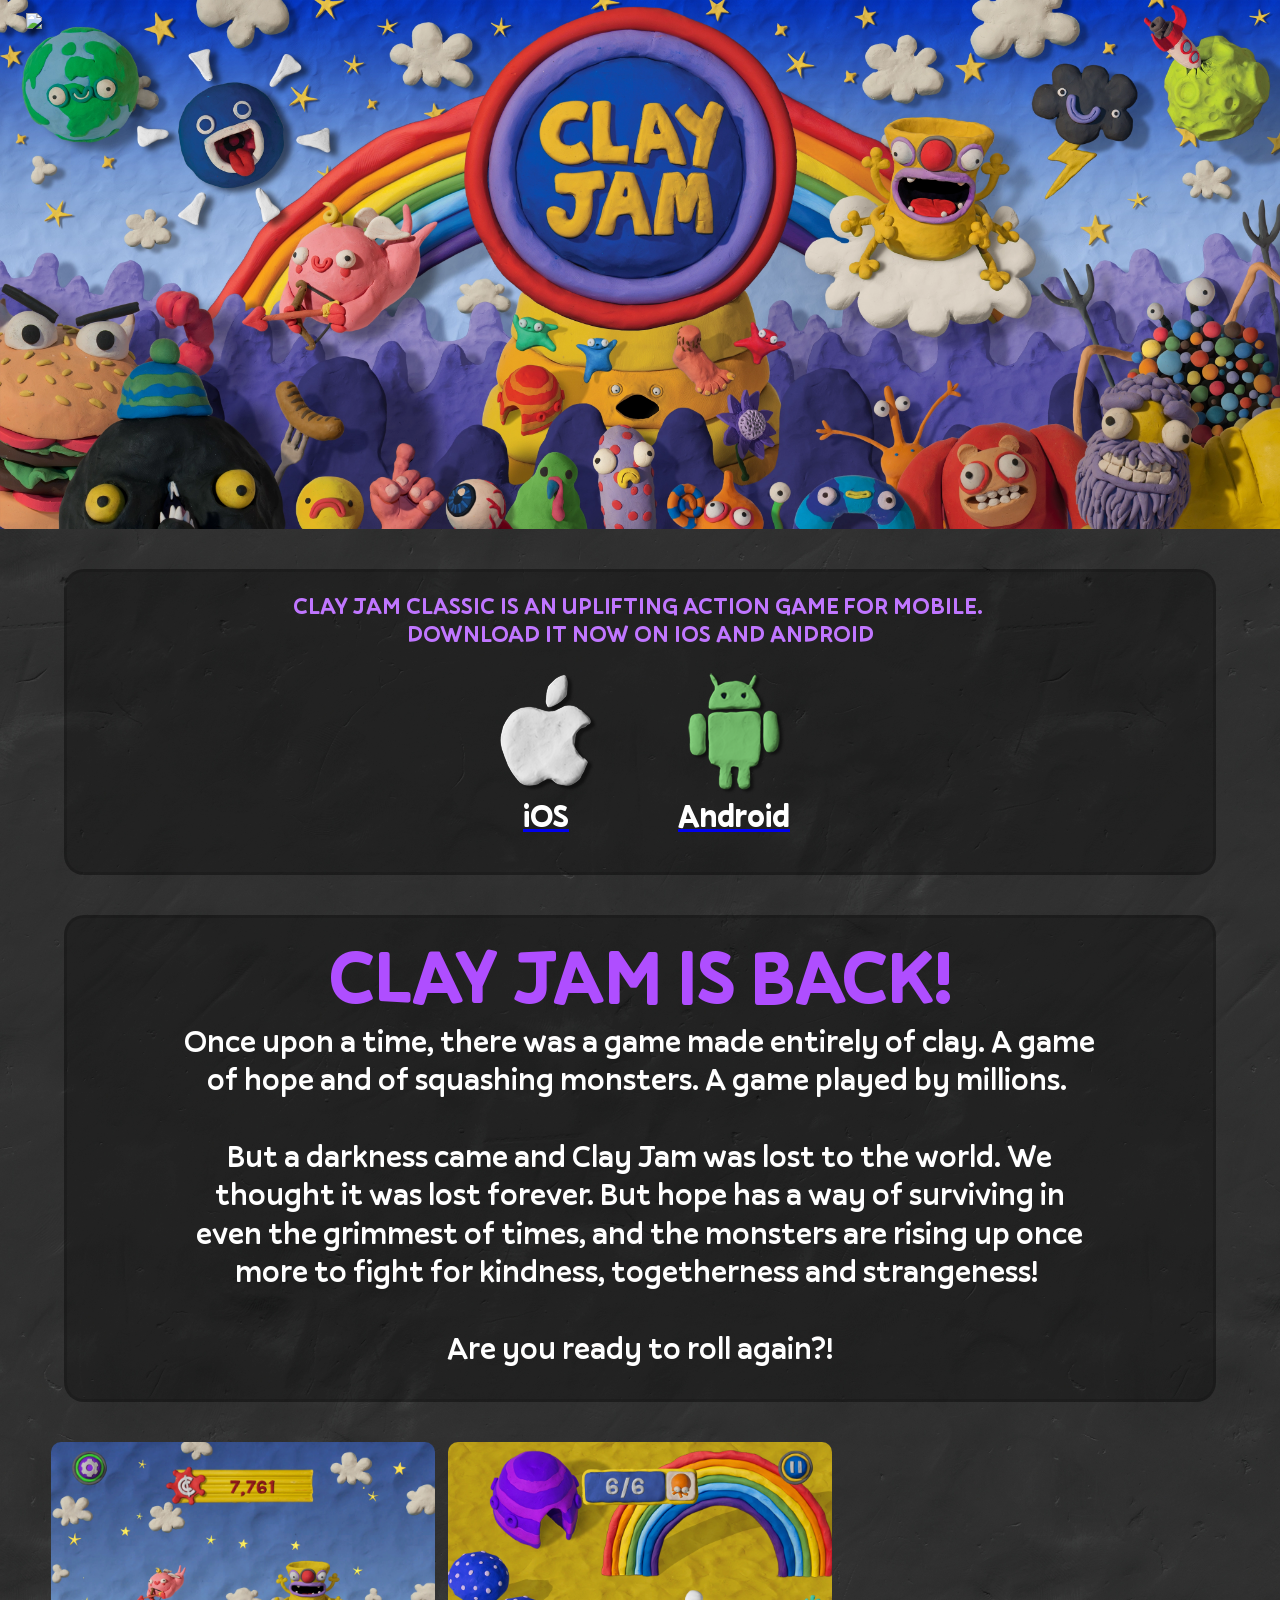
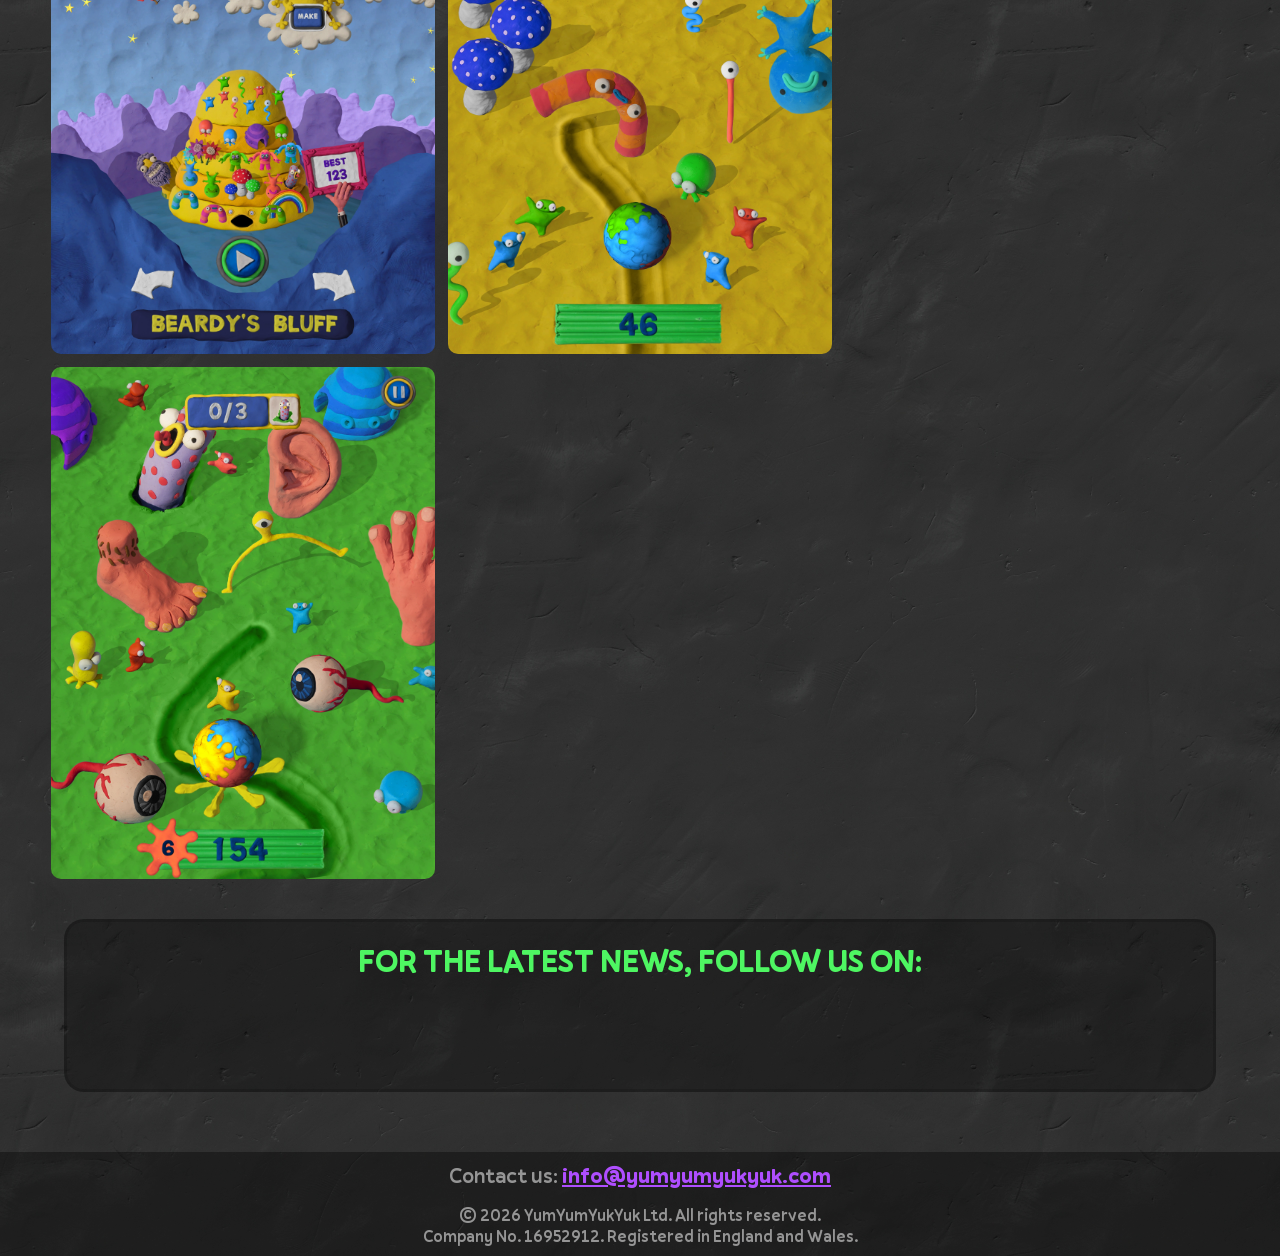
==== commit 9d8ece29: "Clay Jam Page text update" ====
--- a/ClayJam/index.html
+++ b/ClayJam/index.html
@@ -2,7 +2,7 @@
 <html
   lang="en"
   data-ws-project="cd309c31-d950-4def-8950-546b302425ba"
-  data-ws-last-published="2026-03-20T14:09:45.629Z"
+  data-ws-last-published="2026-04-01T19:54:25.786Z"
 >
   <head>
     <link
@@ -295,7 +295,8 @@
             class="w-element c199u3yb cxd0p8d c1p0m2kn c1b6c6dx cv3i5eh c7vqek8 c1yicyi9 c1iof46e c1fxc8l9 cn5rr7e c16zg1qe ceai7w6 chumd78 cakspbs czwlxf5 c1lx7dxv c5irknm c12kn9gu c1dxwxfj c1wbdp86 c1q88g40 cek41v c853xyg"
           >
             <h1 class="w-element c7sif9r c1wh8xrg c1ypxrvg c1lqev7s cijvnuu">
-              Pre-order/pre-register for Clay Jam here:
+              Clay Jam Classic is an uplifting action game for mobile.
+              <br />Download it now on iOS and Android
             </h1>
             <div class="w-element c1n1mal3 c5irknm c1dxwxfj c1wbdp86 c112muvy">
               <div
@@ -371,20 +372,18 @@
         <h1
           class="w-element c1qv9mnt ce2ouha cdvamxw c1wbdp86 c7sif9r c17wv3vc ckz4emh c1wh8xrg cq0a4gl c16st1i3 cuwb4 c139r4rw cijvnuu c8u7uij c1bakei2 cx4rw7y c1d3hbxq c118xg31 c14zt9wx c1ott1sc cma0ax5 c1t7j50 cbacxrr c1f2e1v9 ce6ytin c1k6wex8 c19rmxwf c19o06tn clg2q63 cgifppe cf8lrqh c153kmds c6fioo0 c1vbx10x c1ihgovh c1lv2qdw c1wm1xuw cnkmzvu c1q0jplv cld053d c1ykp4r4 c4vowbf c1t87e71 c1jybqwc c1h2kuip c125ln7k cak8mds c1v2g9jn c125msw0"
         >
-          Clay Jam is coming back!
+          Clay Jam is back!
         </h1>
         <p
           class="w-element c1qv9mnt c1j08waw cdvamxw c1wbdp86 c16d1x0k c1x7x83c c1jgua1q c1d39p27 c8kplr5 c16st1i3 cuwb4 c139r4rw cijvnuu c8u7uij chctfv8 c1ott1sc cma0ax5 c1t7j50 c16ei9s8 c1uj38a0 c1q2qsqn csi7xzy c14cy7u3 cru16hu c9qjqm4 c166lcgd cf8lrqh c153kmds c6fioo0 c19cgoyb chmobus c1wi7zkc c1wm1xuw c116ela6 cmwn3mo c4vs2lr c2rfmra c1h2kuip c125ln7k c1m0jtft cc80hx5 c1kdu3tt"
         >
-          Clay Jam returns on the 27th March 2026!<br /><br />Once upon a time,
-          there was a game made entirely of clay. A game of hope and of
-          squashing monsters. A game played by millions. <br /><br />But a
-          darkness came and Clay Jam was lost to the world. We thought it was
-          lost forever. But hope has a way of surviving in even the grimmest of
-          times, and the monsters are rising up once more to fight for kindness,
-          togetherness and strangeness! <br /><br />Are you ready to roll
-          again?!<br /><br />Clay Jam Classic is an uplifting action game for
-          mobile, coming Friday 27th March.
+          Once upon a time, there was a game made entirely of clay. A game of
+          hope and of squashing monsters. A game played by millions.
+          <br /><br />But a darkness came and Clay Jam was lost to the world. We
+          thought it was lost forever. But hope has a way of surviving in even
+          the grimmest of times, and the monsters are rising up once more to
+          fight for kindness, togetherness and strangeness! <br /><br />Are you
+          ready to roll again?!
         </p>
       </div>
     </section>
@@ -1186,23 +1185,23 @@
       {}
     </script>
     <script
-      src="/assets/entries/entry-server-routing.BQ73YAIY.js"
+      src="/assets/entries/entry-server-routing.DbZQdoFG.js"
       type="module"
       async
     ></script>
     <link
       rel="modulepreload"
-      href="/assets/entries/pages_clayjam.DjXn369f.js"
+      href="/assets/entries/pages_clayjam.DDj7g6Nl.js"
       as="script"
       type="text/javascript"
     /><link
       rel="modulepreload"
-      href="/assets/chunks/chunk-CHg_wfUU.js"
+      href="/assets/chunks/chunk-Bf4jJMpq.js"
       as="script"
       type="text/javascript"
     /><link
       rel="modulepreload"
-      href="/assets/chunks/chunk-B127GMIL.js"
+      href="/assets/chunks/chunk-OF8x2nS5.js"
       as="script"
       type="text/javascript"
     /><link
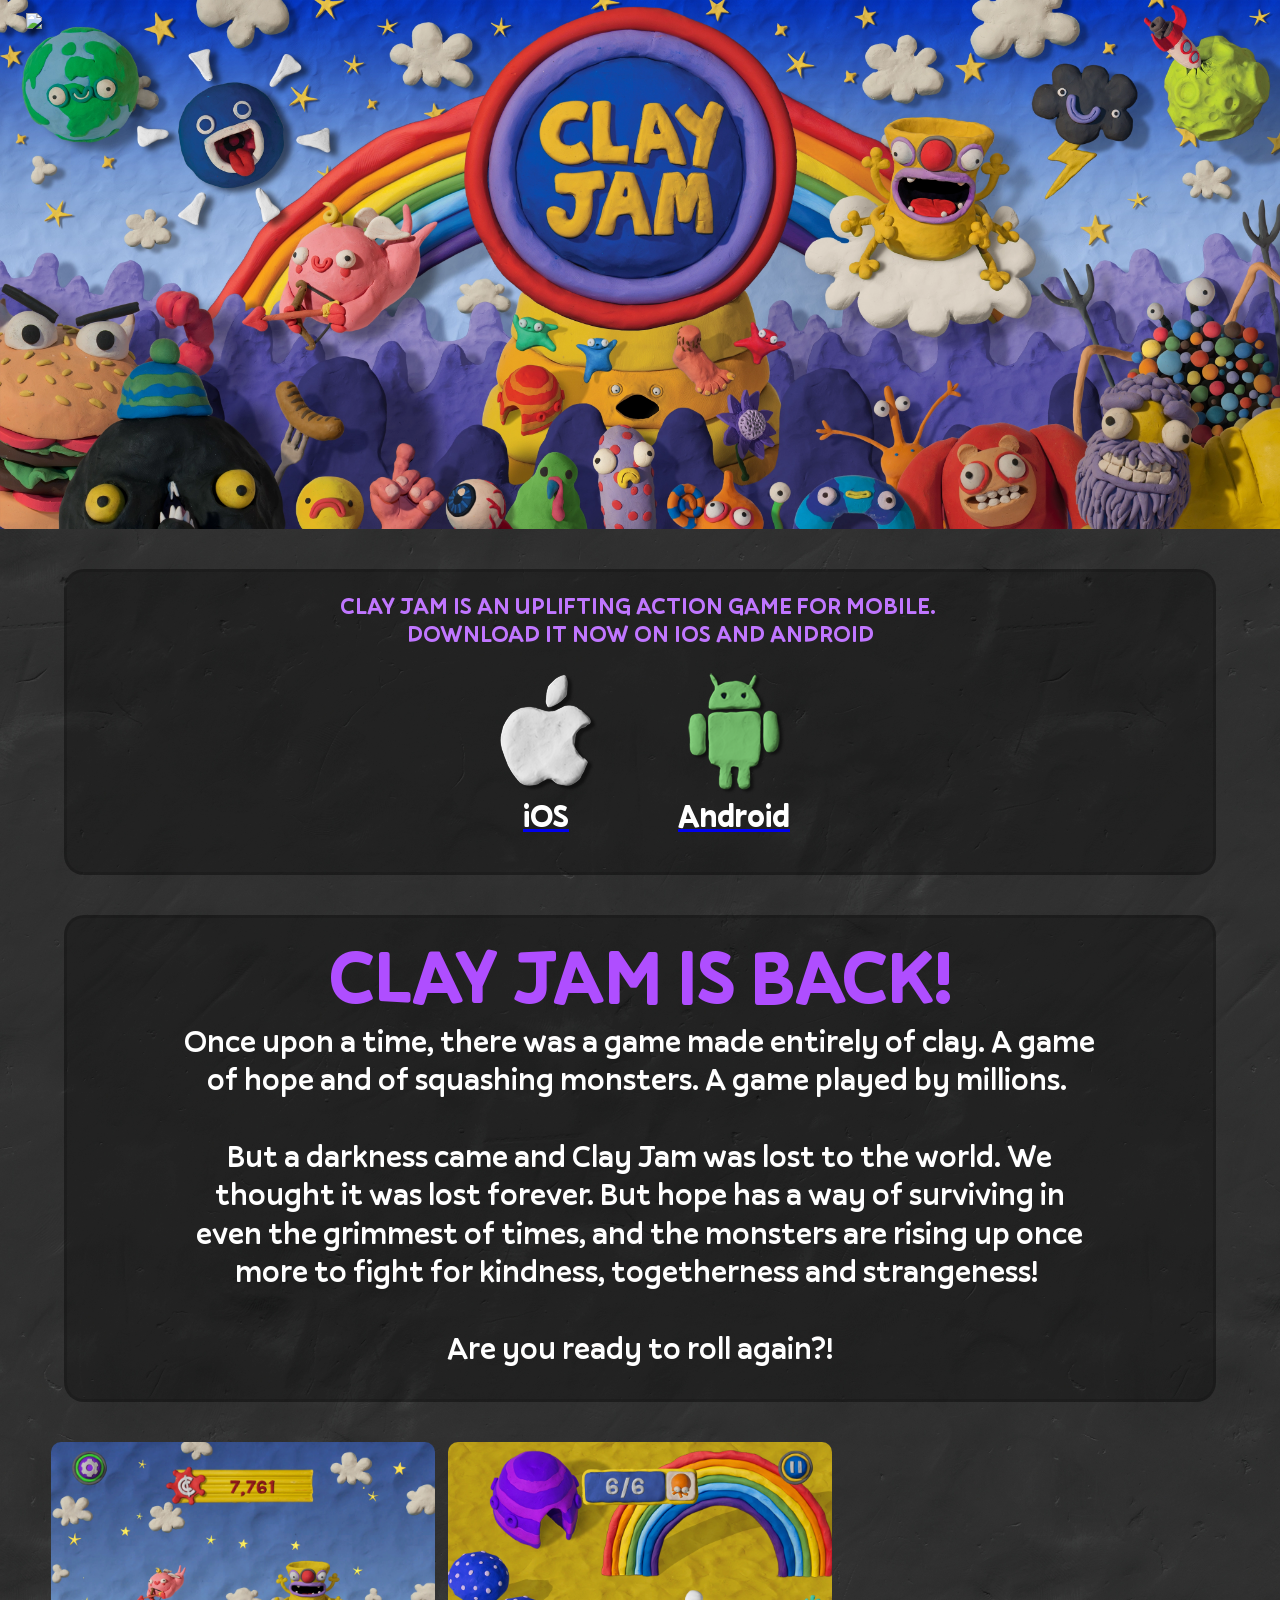
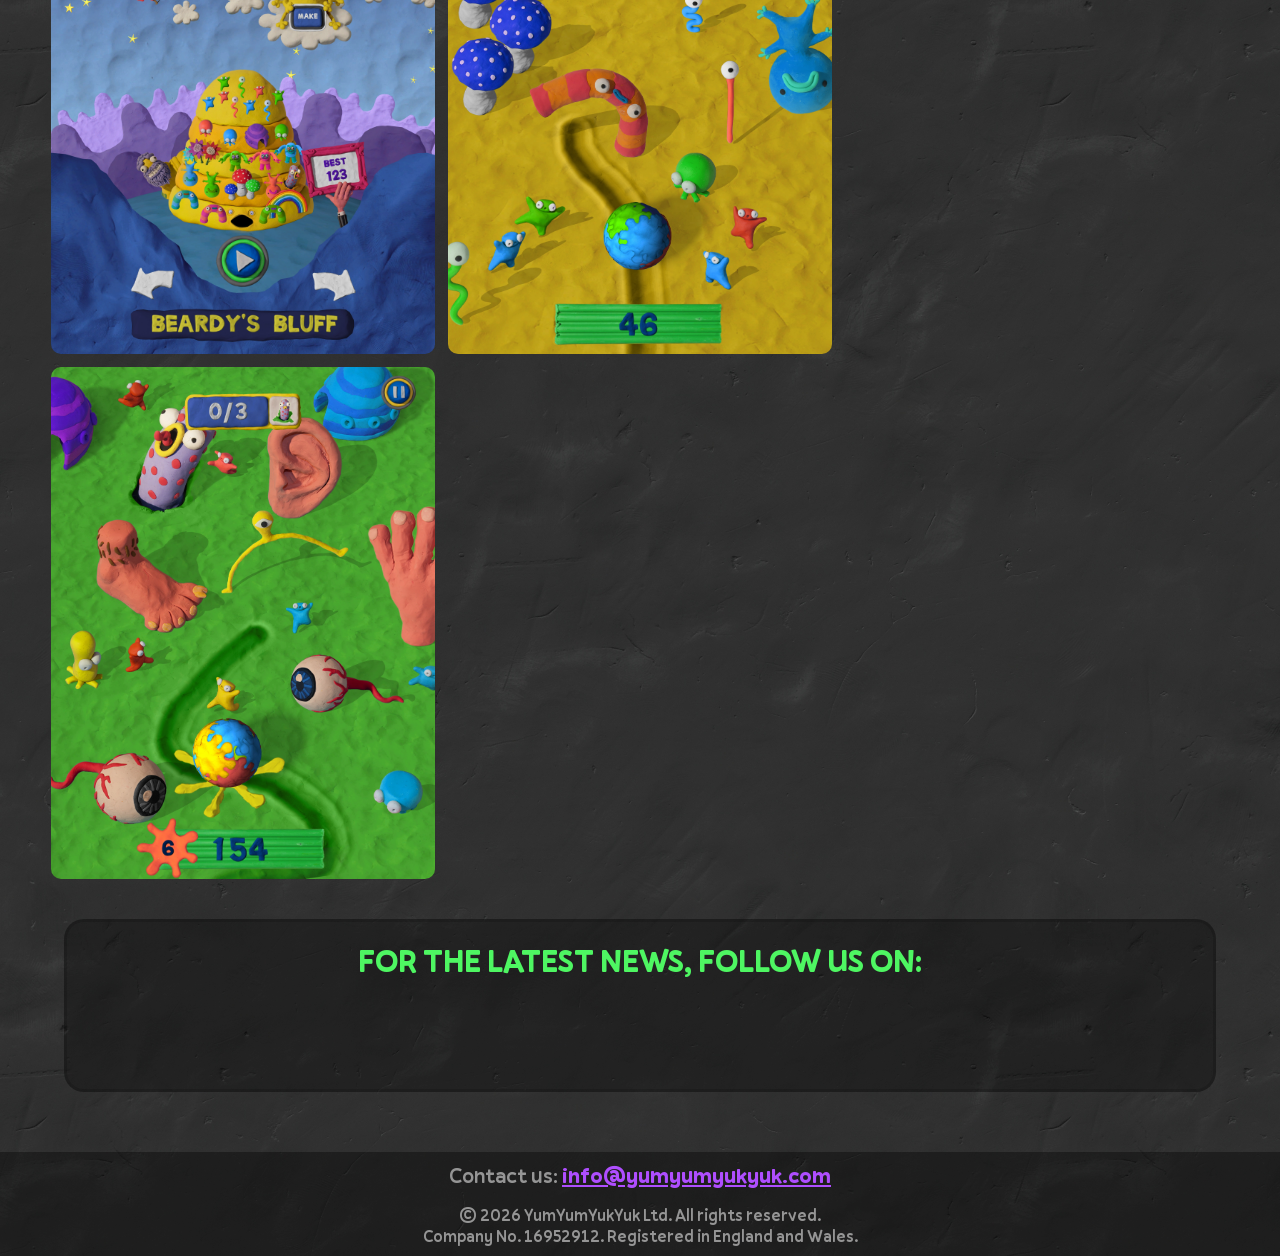
==== commit e14e56e0: "Updated Clay Jam, URLs and press pack contents" ====
--- a/ClayJam/index.html
+++ b/ClayJam/index.html
@@ -2,7 +2,7 @@
 <html
   lang="en"
   data-ws-project="cd309c31-d950-4def-8950-546b302425ba"
-  data-ws-last-published="2026-04-01T19:54:25.786Z"
+  data-ws-last-published="2026-05-28T09:19:29.943Z"
 >
   <head>
     <link
@@ -295,15 +295,15 @@
             class="w-element c199u3yb cxd0p8d c1p0m2kn c1b6c6dx cv3i5eh c7vqek8 c1yicyi9 c1iof46e c1fxc8l9 cn5rr7e c16zg1qe ceai7w6 chumd78 cakspbs czwlxf5 c1lx7dxv c5irknm c12kn9gu c1dxwxfj c1wbdp86 c1q88g40 cek41v c853xyg"
           >
             <h1 class="w-element c7sif9r c1wh8xrg c1ypxrvg c1lqev7s cijvnuu">
-              Clay Jam Classic is an uplifting action game for mobile.
-              <br />Download it now on iOS and Android
+              Clay Jam is an uplifting action game for mobile. <br />Download it
+              now on iOS and Android
             </h1>
             <div class="w-element c1n1mal3 c5irknm c1dxwxfj c1wbdp86 c112muvy">
               <div
                 class="w-element c18p3w7y c5irknm c1wbdp86 concd52 c1fcgjwq cgfxysq cdd5klg c1rq65in c1xmziad cew45dn c1w1ixh7 c2bfs38 c1lv2qdw c1wm1xuw"
               >
                 <a
-                  href="https://apps.apple.com/us/app/clay-jam-classic/id6759738137"
+                  href="https://apps.apple.com/us/app/clay-jam/id565997541"
                   class="w-element c95aqtx c1ngi9yi c4quljk"
                   ><img
                     alt=""
@@ -330,7 +330,7 @@
                     iOS
                   </h1></a
                 ><a
-                  href="https://play.google.com/store/apps/details?id=com.yumyumyukyuk.clayjamclassic"
+                  href="https://play.google.com/store/apps/details?id=com.yumyumyukyuk.clayjamfree"
                   class="w-element c95aqtx c1ngi9yi c4quljk"
                   ><img
                     alt=""
@@ -1185,13 +1185,13 @@
       {}
     </script>
     <script
-      src="/assets/entries/entry-server-routing.DbZQdoFG.js"
+      src="/assets/entries/entry-server-routing.H1vjROPj.js"
       type="module"
       async
     ></script>
     <link
       rel="modulepreload"
-      href="/assets/entries/pages_clayjam.DDj7g6Nl.js"
+      href="/assets/entries/pages_clayjam.gAHHPrU2.js"
       as="script"
       type="text/javascript"
     /><link
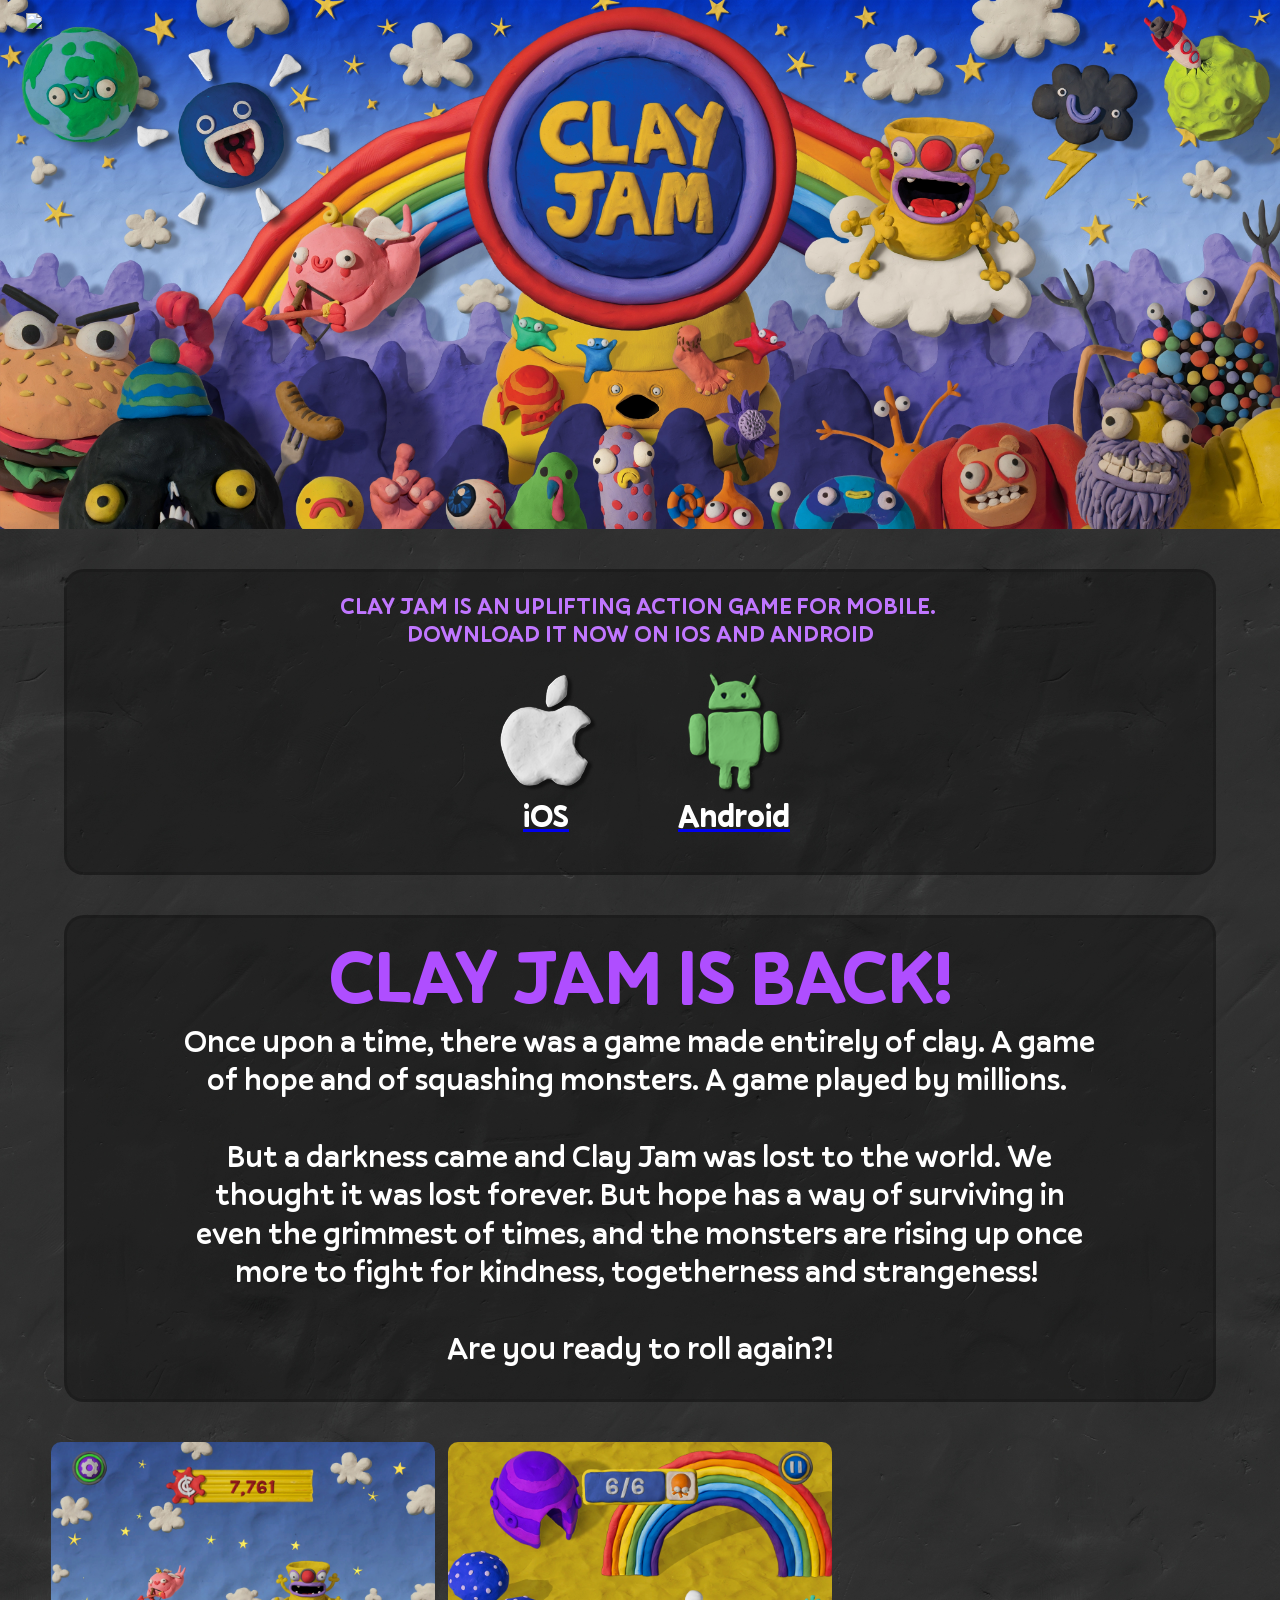
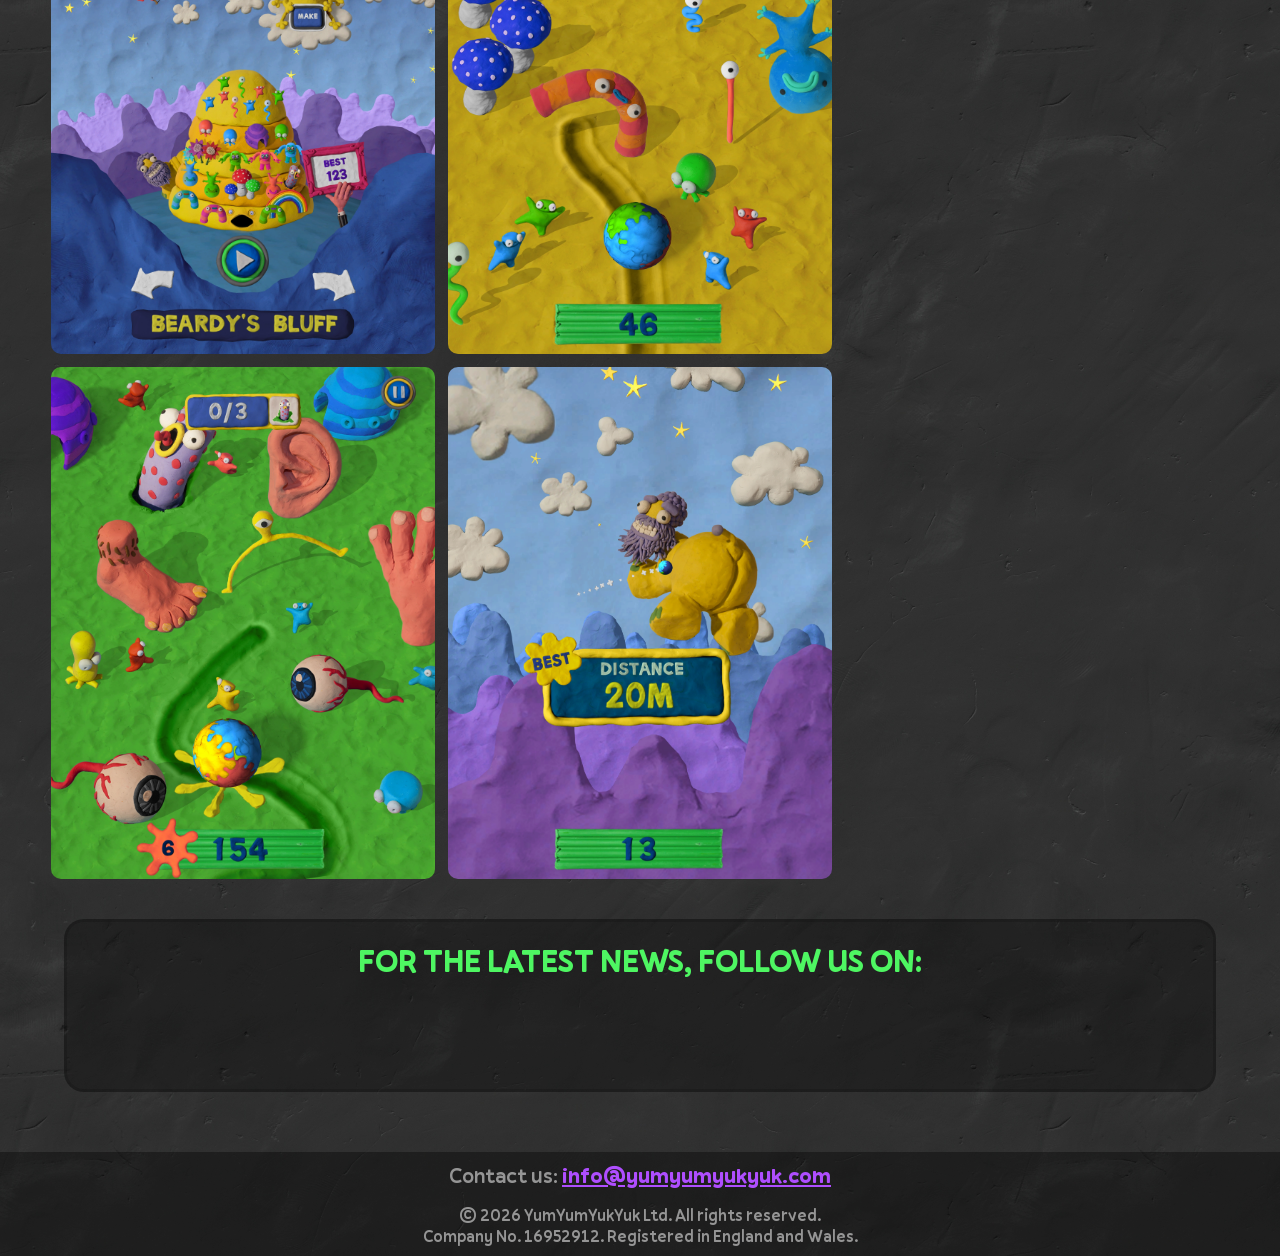
==== commit 5dbfb4fc: "Updated press pack layout" ====
--- a/ClayJam/index.html
+++ b/ClayJam/index.html
@@ -2,13 +2,13 @@
 <html
   lang="en"
   data-ws-project="cd309c31-d950-4def-8950-546b302425ba"
-  data-ws-last-published="2026-05-28T09:19:29.943Z"
+  data-ws-last-published="2026-05-28T09:36:13.300Z"
 >
   <head>
     <link
       rel="stylesheet"
       type="text/css"
-      href="/assets/static/app_generated_index-6937cd5a.DZ7JdXAb.css"
+      href="/assets/static/app_generated_index-6937cd5a.B3RMxR2U.css"
     />
     <meta charset="UTF-8" />
     <meta name="viewport" content="width=device-width,initial-scale=1" />
@@ -1185,13 +1185,13 @@
       {}
     </script>
     <script
-      src="/assets/entries/entry-server-routing.H1vjROPj.js"
+      src="/assets/entries/entry-server-routing.DhGcZgtg.js"
       type="module"
       async
     ></script>
     <link
       rel="modulepreload"
-      href="/assets/entries/pages_clayjam.gAHHPrU2.js"
+      href="/assets/entries/pages_clayjam.DDJ_KgoX.js"
       as="script"
       type="text/javascript"
     /><link
--- a/assets/static/app_generated_index-6937cd5a.B3RMxR2U.css
+++ b/assets/static/app_generated_index-6937cd5a.B3RMxR2U.css
@@ -0,0 +1 @@
+@font-face{font-family:Pally Variable;font-style:normal;font-weight:400 700;font-display:swap;src:url(/assets/Pally-Variable_a5BgCcSKDrBZOZLWKhKw9.ttf) format("truetype")}@font-face{font-family:MADE Tommy Soft;font-style:normal;font-weight:300;font-display:swap;src:url(/assets/MADE_Tommy_Soft_Light_PERSONAL_USE_gxYHT36LjmLYKBi2nKa4x.ttf) format("truetype")}@font-face{font-family:Pally;font-style:normal;font-weight:400;font-display:swap;src:url(/assets/Pally-Regular_6ShwE3fTGV17A2gMyHvun.ttf) format("truetype")}@font-face{font-family:Pally;font-style:normal;font-weight:700;font-display:swap;src:url(/assets/Pally-Bold_vAgZc-FKtXgG0PxJhMHey.ttf) format("truetype")}@font-face{font-family:Pally;font-style:normal;font-weight:500;font-display:swap;src:url(/assets/Pally-Medium_GGtpuq8a27JJl60hfgOCg.ttf) format("truetype")}@font-face{font-family:MADE Tommy Soft;font-style:normal;font-weight:700;font-display:swap;src:url(/assets/MADE_Tommy_Soft_Bold_PERSONAL_USE_HHiuN8d9tOx8QeWepHq7F.ttf) format("truetype"),url(/assets/MADE_Tommy_Soft_ExtraBold_PERSONAL_USE_cCuBuIHpfAL1-2fKtMxke.ttf) format("truetype")}@font-face{font-family:MADE Tommy Soft;font-style:normal;font-weight:400;font-display:swap;src:url(/assets/MADE_Tommy_Soft_Regular_PERSONAL_USE_68nLjATZWI7ThoedhTmHm.ttf) format("truetype")}@font-face{font-family:MADE Tommy Soft;font-style:normal;font-weight:500;font-display:swap;src:url(/assets/MADE_Tommy_Soft_Medium_PERSONAL_USE_T8GadCvFGpZso1hnmVBfI.ttf) format("truetype")}@font-face{font-family:MADE Tommy Soft;font-style:normal;font-weight:900;font-display:swap;src:url(/assets/MADE_Tommy_Soft_Black_PERSONAL_USE_1T7xriISs0BFzCBM0_crF.ttf) format("truetype")}@layer presets{:root{display:grid;min-height:100%;grid-template-rows:auto;grid-template-columns:1fr;font-family:Arial,Roboto,sans-serif;font-size:16px;line-height:1.2;white-space:pre-wrap;white-space-collapse:preserve}a.w-element{box-sizing:border-box}b.w-element{font-weight:700;box-sizing:border-box}body.w-element{box-sizing:border-box;-webkit-font-smoothing:antialiased;-moz-osx-font-smoothing:grayscale;margin:0}button.w-element{font-family:inherit;font-size:100%;line-height:1.15;box-sizing:border-box;border-top-style:solid;border-right-style:solid;border-bottom-style:solid;border-left-style:solid;text-transform:none;margin:0}div.w-element,h1.w-element,li.w-element,p.w-element{box-sizing:border-box}section.w-element{box-sizing:border-box}span.w-element,ul.w-element,div.w-video-animation{box-sizing:border-box}video.w-video{max-width:100%}img.w-image{box-sizing:border-box;max-width:100%;display:block;height:auto}div.w-html-embed{display:contents;white-space:normal;white-space-collapse:collapse}}@media all{.cpge6mv{background-image:url(/assets/MenuBackground_e7fvqqBlqaa11tJCsoasu.jpeg)}.c1rcwp9c{width:100vw}.cpmlupx{height:100svh}.c1q88g40{object-fit:fill}.cm334ef{overflow-x:hidden}.cd3a2tc{overflow-y:hidden}.c8tzxr9{object-position:50% 0%}.c1o77yqc{aspect-ratio:auto}.c1qv9mnt{display:block}.cdvamxw{align-items:stretch}.c13yi7bp{justify-content:start}.cz045wb{object-fit:cover}.c58rx46{width:100%}.c173weag{height:100%}.cyqq4qh{flex-wrap:nowrap}.c12kn9gu{flex-direction:column}.c1wnoo9z{overflow-x:visible}.c1xwxol0{overflow-y:visible}.c1tvcd76{padding-top:var(--spacing-default, clamp(1.5rem,3vw,2rem))}.cx8c4if{padding-bottom:var(--spacing-default, clamp(1.5rem,3vw,2rem))}.c1vzm3ui{flex-direction:row}.c96h8eg{justify-content:space-between}.c5irknm{display:flex}.c1dxwxfj{align-items:center}.cx97977{justify-content:end}.cuwb4{flex-grow:1}.c139r4rw{flex-shrink:0}.c1ct5cho{display:none}.cv2h2rp{color:var(--foreground-accent)}.c8f8qh2{column-gap:var(--gap-s)}.cxwzkk4{row-gap:var(--gap-s)}.cojz0hr{align-self:center}.cq0a4gl{width:auto}.c1yx7i0u{flex-wrap:wrap}.c1qjm05d{font-size:var(--font-size-0)}.ce9a5py{background-color:#0000005e}.cijvnuu{text-align:center}.c1wbdp86{justify-content:center}.clesu6g{margin-top:40px}.ch3ydup{font-size:0px}.crspg2t{height:10px}.c1ekuuvi{color:#959595}.c6dq9gx{display:inline}.cxliina{font-size:22px}.cfdl3q5{border-top-color:#fff}.cxiqqfz{border-right-color:#fff}.c8sfynd{border-bottom-color:#fff}.c157l4vo{border-left-color:#fff}.c16d1x0k{font-family:Pally,sans-serif}.c1d39p27{text-transform:none}.c1x7x83c{font-weight:500}.ce2ouha{color:#af4eff}.c7sif9r{font-family:Pally Variable,sans-serif}.c17wv3vc{font-weight:700}.c1sii5lv{font-size:17px}.c1bakei2{margin-bottom:0}.c1nrr0ra{position:absolute}.c16itbmx{z-index:20}.c5c1irb{background-color:#5b4fff00}.c17q80xw{width:100svw}.c2z0m18{background-color:#af7aff61}.c1p3evlv{position:relative}.ce5ml0p{right:-95vw}.c181ioz1{z-index:202}.c1fvfj5g{font-size:93px}.c1j08waw{color:#fff}.c150ns9y{background-repeat:repeat}.c8kplr5{width:80%}.c1wh8xrg{text-transform:uppercase}.cdobf1j{font-weight:800}.c1xo0o5u{border-top-color:#5edbff}.cj0pak5{border-right-color:#5edbff}.c1ef03vv{border-bottom-color:#5edbff}.cj6ie2e{border-left-color:#5edbff}.c1lqev7s{color:#c076ff}.ci8l76h{font-size:4em}.caau0v3{line-height:1}.c1jg8okx{color:#c4c4c4}.c1w6mztz{font-size:20px}.c16st1i3{align-self:auto}.cc6ncbk{text-align:start}.c8u7uij{object-fit:contain}.c1b32suq{margin-top:1em}.c1a230og{line-height:1.22em}.c112muvy{padding-bottom:20px}.cmjvody{margin-top:20px}.c1aiwy7v{padding-top:20px}.c1mexo4e{column-gap:1svw}.cf01vmr{row-gap:1svw}.cvfylxo{width:30svw}.cec0voj{border-top-left-radius:10px}.c1081qvr{border-top-right-radius:10px}.c11h8vvo{border-bottom-left-radius:10px}.c11yj8w7{border-bottom-right-radius:10px}.c7uqu3{justify-self:baseline}.c853xyg{margin-bottom:20px}.c1jgua1q{font-size:32px}.chctfv8{margin-top:0}.ckz4emh{font-size:76px}.cx4rw7y{margin-top:13px}.c1d3hbxq{margin-right:0vw}.c118xg31{margin-left:0svw}.c14zt9wx{height:auto}.c199u3yb{background-color:#0000004a}.cxd0p8d{border-top-left-radius:20px}.c1p0m2kn{border-top-right-radius:20px}.c1b6c6dx{border-bottom-left-radius:20px}.cv3i5eh{border-bottom-right-radius:20px}.c7vqek8{border-top-style:solid}.c1yicyi9{border-right-style:solid}.c1iof46e{border-left-style:solid}.c1fxc8l9{border-bottom-style:solid}.cn5rr7e{border-top-color:#00000026}.c16zg1qe{border-right-color:#00000026}.ceai7w6{border-bottom-color:#00000026}.chumd78{border-left-color:#00000026}.cakspbs{align-self:flex-start}.czwlxf5{flex-grow:0}.c1lx7dxv{flex-shrink:1}.cek41v{width:90svw}.c12meys4{align-items:start}.c38k4r0{padding:20px}.c1ypxrvg{font-weight:600}.clc0rcz{font-family:MADE Tommy Soft,sans-serif}.c1h69lc8{border-top-color:#aab1be}.c113ljc9{border-right-color:#aab1be}.chyfl14{border-bottom-color:#aab1be}.cqratnh{border-left-color:#aab1be}.c1go0e5e{color:#c8c8c8}.c1v012eh{color:#75ffa1}.cswo0uh{font-size:1.6em}.c3gwuzr{margin-top:1.82em}.cocotbn{position:fixed}.c1jn6rhu{z-index:2}.ckqnqge{color:#85a5df}.c1ygnnz6{background-color:#37437000}.cikxbwh{flex-direction:row-reverse}.cs56a4i{background-color:#fff0}.c3xzw7x{right:auto}.c1yr4i0q{top:auto}.c1ui8emr{bottom:auto}.c1vahaew{opacity:1}.cv2f1c1{translate:-65svw 0px 0px}.c1764s7x:open{translate:0% 0px 0px}.ccl2opj{border-top-style:none}.cqo4i98{border-right-style:none}.c1hbglhp{border-left-style:none}.c1haa59g{border-bottom-style:none}.c16zggay{border-top-color:#fff0}.cxihkc4{border-right-color:#fff0}.co38hm6{border-bottom-color:#fff0}.c1dop1jd{border-left-color:#fff0}.c10i78jl{object-position:0% 0%}.cxa2qzq{filter:drop-shadow(.5svw 1svw .35svw rgb(0 0 0 / .61))}.cqs55ze{order:0}.cx9apd0{column-gap:0px}.cfsdh43{row-gap:0px}.cb6jjps{align-content:stretch}.cqj3tss{margin-right:3%}.c1r8juli{margin-top:1.3%}.cm4mbth{z-index:30}.cf4cxf{width:11%}.c1rrauxg{align-self:flex-end}.c1nghyee{background-image:url(/assets/MenuSquare2_sO1u7qt0oLkmZZ6tXJqtw.png)}.c1d7iuj7{background-size:contain}.cy80xzl{filter:drop-shadow(.2svw .5svw .2svw rgb(0 0 0 / .49))}.c1iyypoq{background-repeat:no-repeat}.c1s9sxx8{max-width:100%}.cu6gr9m{object-position:50% 50%}.c4jb4a{filter:drop-shadow(.1svw .3svw .1svw rgb(0 0 0 / .49))}.c75s9th{padding:4%}.c1t19dh{background-image:url(/assets/MenuSquare3_77L3I89PUUz-9dObIGgfP.png)}.ctn5s0p{filter:drop-shadow(.2svw .5svw .2svw rgb(0 0 0 / .54))}.cy4ucen{background-position:50% 50%}.cw2hsat{padding:9%}.c1tq7d4a{background-color:#d4d4d400}.c1pf6c6l{z-index:10}.cw9nhpc{width:6%}.c1v905pa{filter:drop-shadow(.3svw .5svw .2svw rgb(0 0 0 / .58))}.c18k28ft{padding:0}.c1k4rctv{padding-left:2%}.c8dos6a{padding-top:1%}.c18p3w7y{width:50%}.c1n1mal3{width:90vw}.c95aqtx{display:inline-block}.c1ngi9yi{margin-left:30px}.c4quljk{margin-right:30px}.c16qsgqj{margin-bottom:.5em}.c1p4wnx3{color:#4ef662}.c1fd2l0y{margin-left:5px}.chid1f0{margin-right:5px}.c1khh7sp{margin-top:0}.c1g2p97z{width:25%}.c6msx1b{margin-left:10px}.c1y0wqzu{width:95%}.c1soe3el{text-decoration-line:none}.c1odrmc8{position:static}.c1wz91ty{margin-right:10px}.cnlxwgl{color:#f2f2f3}.c1aoqab4{color:#f2f2f9}.csnmc3b{margin-right:0}.c19uaqok{width:30%}.c1dv9e1v{font-size:80%}.ctvm2qg{width:90%}.c1jyas9m{margin-bottom:0}.c1ktriiv{margin-top:10px}.cykmzbj{font-size:24px}.cw46bve{color:#fcfcfc}.c1mstfh5{margin-top:-10px}.c1kt9f8r{font-size:120%}.c1m3qxep{color:#f8f8fe}.c1ekoowg{margin-top:-.67em}.c1chs3ye{margin-left:0}.cz91vd1{font-size:16px}.cmr96ul{text-decoration-line:underline}.cwhseww{grid-template-columns:1fr 1fr}.cny9pqs{grid-template-rows:auto auto}.c14dk6gi{grid-auto-columns:1fr}.cn1l5db{column-gap:16px}.c11foh0{row-gap:16px}.c12la85g{width:15%}.chwqazy{margin:10px}.ccrg5o4{width:20%}.c1dp2sm7{width:70%}.c119jrzf{margin-left:20px}.c1xxlwsc{margin-left:35px}.cy280qp{margin-right:35px}.cf41gw9{margin-left:0}.corg6qf{margin-right:0}.chi4iol{padding-top:10px}.ctpcxr5{padding-right:20px}.cz4sxbg{padding-bottom:10px}.c1lyzu3u{padding-left:20px}.c1cgivsc{font-style:italic}.ccpo59s{border-left:5px solid rgb(226 226 226 / 1)}.cmxecld{margin-bottom:10px}}@media all and (max-width: 1112px){.cip812v{background-image:url(/assets/MenuBackground_e7fvqqBlqaa11tJCsoasu.jpeg)}.cc355cj{background-repeat:repeat}.c7klx50{display:flex}.c1ur2mcm{flex-direction:row}.c2zcut6{justify-content:center}.c1fcgjwq{width:80%}.c1b0nswz{flex-direction:column}.c8xita1{display:block}.c784s67{line-height:1.22em}.cv2zg54{margin-top:1em}.c5k0ib6{width:30svw}.c1v2g9jn{width:100%}.c125msw0{font-size:66px}.c1vsc7g2{translate:-60svw 0px 0px}.c1r6ic0x{width:9.6%}.cutlcjx{width:30%}.c1u2gvzn{font-size:20px}}@media all and (max-width: 991px){.chfj90r{height:100svh}.cn2oh71{height:100%}.cnzf72l{scale:none}.c18jf0mk{translate:none}.c2xzh1b{background-color:#2e2e2e}.c1kdu3tt{font-weight:400}.cu3m79x{color:#959595}.cc80hx5{text-transform:none}.c19xyy4k{font-size:22px}.c1xuhquw{font-size:17px}.c2rfmra{font-size:23px}.c1h2kuip{align-items:stretch}.c125ln7k{justify-content:center}.ck8brr4{color:#c3c3c3}.c1d7isgy{font-weight:500}.cvrz8xj{position:relative}.cg255i8{margin-left:0}.cogibaw{margin-right:0}.cn4t7bw{align-items:center}.c17y4rq0{display:block}.cdd5klg{flex-wrap:nowrap}.c1m0jtft{color:#fff}.c1jybqwc{font-size:53px}.cak8mds{margin-top:1svw}.cj24lqq{width:150%}.c1viwdmp{translate:-49svw 0px 0px}.cf97z2d{width:10%}.cgfxysq{width:80%}.c4xqll9{margin-bottom:.3em}.ciy4puf{width:95%}.ce6i78f{font-size:16px}.c8392wt{text-align:center}}@media all and (max-width: 767px){.cpaj28x{position:static}.cgvi0q2{height:100svh}.c5613ra{margin-bottom:0lvh}.c1v3oei1{height:100%}.c1rq65in{width:100%}.c1sekm8b{scale:none}.c1hso6nh{translate:none}.c1m0ucll{min-width:auto}.cu6lurf{flex-direction:row}.c7vytu8{align-items:center}.c1us7c6u{justify-content:space-between}.c1q2mrk8{justify-content:start}.c6ju6ek{flex-direction:column}.cujfq89{font-size:var(--size-6)}.c1r6ui37{display:none}.c1lxq98w{display:block}.c1ttcq4{overflow-x:auto}.c1gj49fn{overflow-y:auto}.cney3rt{position:fixed}.c37i1vc{top:0}.c1mw94ow{right:0}.ck2lgn6{bottom:0}.cwelpde{left:0}.cqdzt6g{z-index:var(--layer-5, 5)}.c1kn7b5a{display:flex}.c1x1ep20{--ani-duration: .1s }.co4pypq{background-color:var(--background-primary)}.c14m2kbl{position:relative}.cmn9r5u{column-gap:var(--gap-m)}.cjfnki{row-gap:var(--gap-m)}.c16k8wdu{padding:var(--spacing-default)}.c1u2vorh{align-items:start}.cma0ax5{justify-content:center}.cjzic72{background-color:#2e2e2e}.c1s0htj4{object-fit:fill}.c1la9w1r{font-size:0px}.c1f81211{font-family:MADE Tommy Soft,sans-serif}.c1q2qsqn{font-weight:400}.c1jak24n{font-size:3svw}.c17ajub{color:#959595}.c17v5ttn{object-position:50% 50%}.c1butdj1{margin-bottom:0}.c16ei9s8{margin-top:0}.cta949n{font-size:4svw}.c5itlne{margin-top:1em}.c1i8619l{line-height:1}.c1ott1sc{align-items:stretch}.cebv7zi{text-align:start}.c1uj38a0{text-transform:none}.cnalynm{font-weight:500}.c19xy2r8{color:#c5c5c5}.c14cy7u3{font-size:5svw}.cru16hu{line-height:5.2svw}.c1gbbb03{margin-left:0}.c1u52on4{margin-right:0}.cfo1jhy{font-size:100%}.c3sbr8s{width:auto}.c1eu9zl8{width:45svw}.c1t7j50{text-align:center}.csi7xzy{color:#fff}.cbacxrr{margin-top:3svw}.c1f2e1v9{margin-bottom:4px}.ce6ytin{font-size:10svw}.c1k6wex8{letter-spacing:0}.c19rmxwf{line-height:11svw}.c19o06tn{width:80%}.co2wd68{width:250%}.cyluje9{translate:0svw 0px 0px}.c1abgrt2{width:20%}.cgb94ty{padding-top:2%}.c1xmziad{flex-grow:0}.cew45dn{flex-shrink:1}.c1w1ixh7{align-self:auto}.c2bfs38{flex-wrap:wrap}.c1wm2npk{line-height:1.2}.c1ehuyei{text-overflow:ellipsis}.c1g4jlov{margin-bottom:.3em}.c1x6pg8f{flex-grow:1}.c1ikt6ff{flex-shrink:0}.cpxaabd{object-fit:contain}.c133mbrd{flex-wrap:nowrap}.c6bbph{width:95%}.cnfzc67{font-size:20px}}@media all and (max-width: 479px){.c6fioo0{display:flex}.c56xv8k{height:100svh}.c1q0jplv{width:100%}.cxnue17{flex-grow:0}.c5bq9k8{flex-shrink:1}.c15o3rc8{scale:none}.c1sqhzq3{translate:none}.c1lv2qdw{align-items:center}.c3ih7vu{display:block}.c189x9r3{background-color:#2e2e2e}.c58p2x7{margin-bottom:0}.c1nkfepf{object-fit:fill}.c105e88o{height:10px}.c13ddmtg{font-size:4svw}.cc05m8o{color:#959595}.c9qjqm4{font-size:5svw}.c4dq6bo{height:auto}.c1r0qhew{font-size:3svw}.c1ek9bcj{margin-top:1em}.cf8lrqh{object-fit:contain}.c153kmds{position:static}.c19cgoyb{overflow-x:hidden}.chmobus{overflow-y:hidden}.c1wi7zkc{align-items:stretch}.c1wm1xuw{justify-content:center}.c1y1p88v{color:#c7c7c7}.cmwn3mo{line-height:5.2svw}.c4vs2lr{width:80%}.c1ukj9gi{margin-right:0}.cyj8481{margin-left:0}.cld053d{text-align:center}.ctxdr7u{object-position:50% 50%}.c190n826{width:90svw}.c18r284c{flex-direction:column}.c1yp654g{max-width:none}.c166lcgd{margin-top:0}.c116ela6{color:#fff}.clg2q63{font-size:12svw}.cgifppe{margin-top:4svw}.c1vbx10x{overflow-x:visible}.c1ihgovh{overflow-y:visible}.cnkmzvu{color:#af4eff}.c1ykp4r4{flex-wrap:nowrap}.c4vowbf{flex-direction:row}.c1t87e71{margin-bottom:.3em}.c16helv9{width:300%}.c104f1u0{font-size:6svw}.cogdc20{color:#4ef662}.c3bncz2{flex-shrink:0}.c1ih5fka{grid-template-columns:1fr 1fr}.c1mlv6bj{grid-template-rows:auto auto}.c1bo1lbo{grid-auto-columns:1fr}.c1ha6445{column-gap:16px}.c1rwehdp{row-gap:16px}.c153q0qm{order:0}.cy5de6l{margin-left:10px}.co2v8ia{margin-right:10px}.c1iyssoi{font-size:12px}.c1g4dpib{font-size:16px}.c7xomhq{margin-left:35px}.c1kfz9do{margin-right:35px}}@media all and (min-width: 1760px){.c65vpzw{height:auto}.c12yvtwv{display:block}.cwpdiss{transition-timing-function:ease}.c1ij9soo{transition-property:all}.c1bm0q7w{transition-duration:.7s}.c1yjz20k{transition-delay:0s}.cxwwgye{transition-behavior:normal}.cggrxf7{max-width:1750px}.c1cy90o4{translate:-29px 0px 0px}.ch4tpu9{width:1770px}.concd52{justify-content:center}.cfrisu6{font-size:3svw}.c1izudwu{font-size:30px}.c1qt45sc{margin-right:0}.cbrw2o1{overflow-x:hidden}.c1yk9kgk{overflow-y:hidden}.cxe8lyn{font-weight:500}.c76nhir{flex-wrap:nowrap}.c1tiy16s{object-fit:contain}.c110qr8p{flex-grow:0}.ciwrpv2{flex-shrink:0}.cgir4kt{position:static}.c7xl9o4{align-items:center}.cs5j16g{font-size:2svw}.c139en8m{font-size:24px}.cp1dtfz{flex-direction:row}.c1dbbch4{width:auto}}
